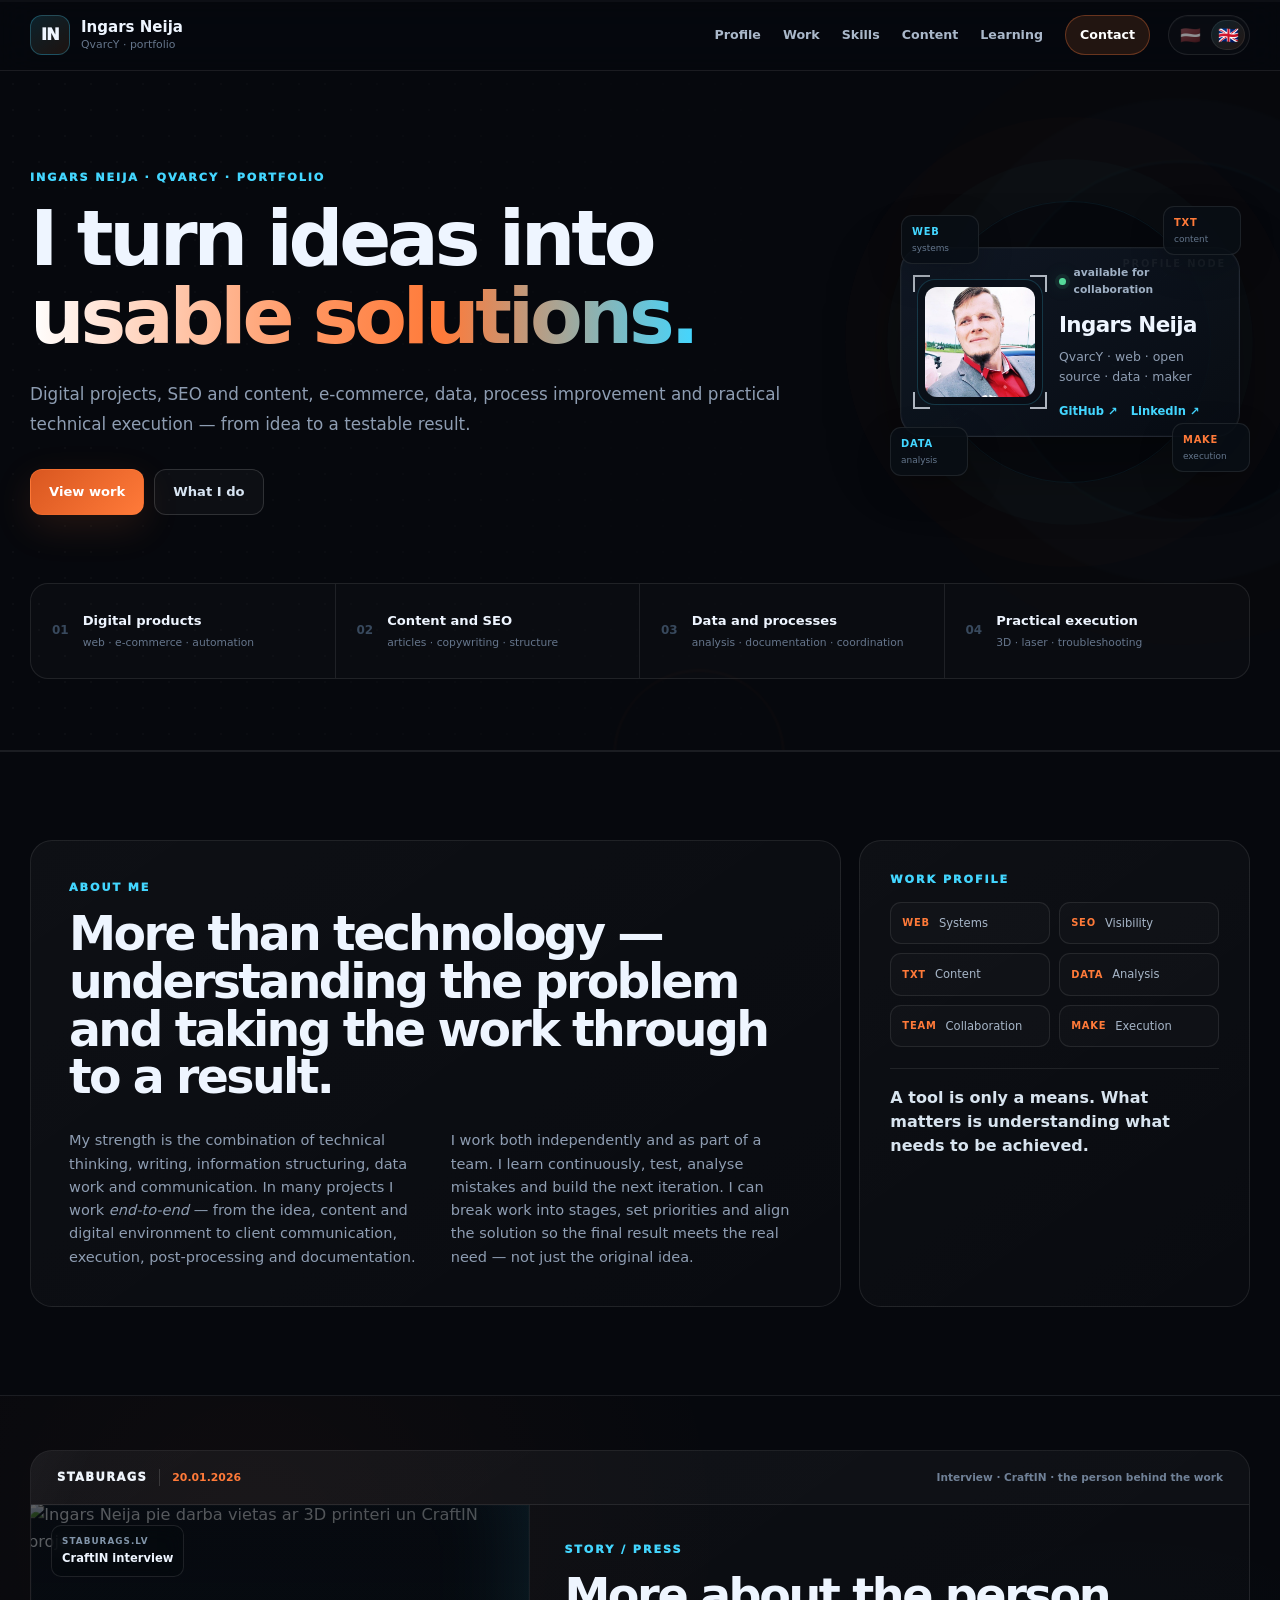
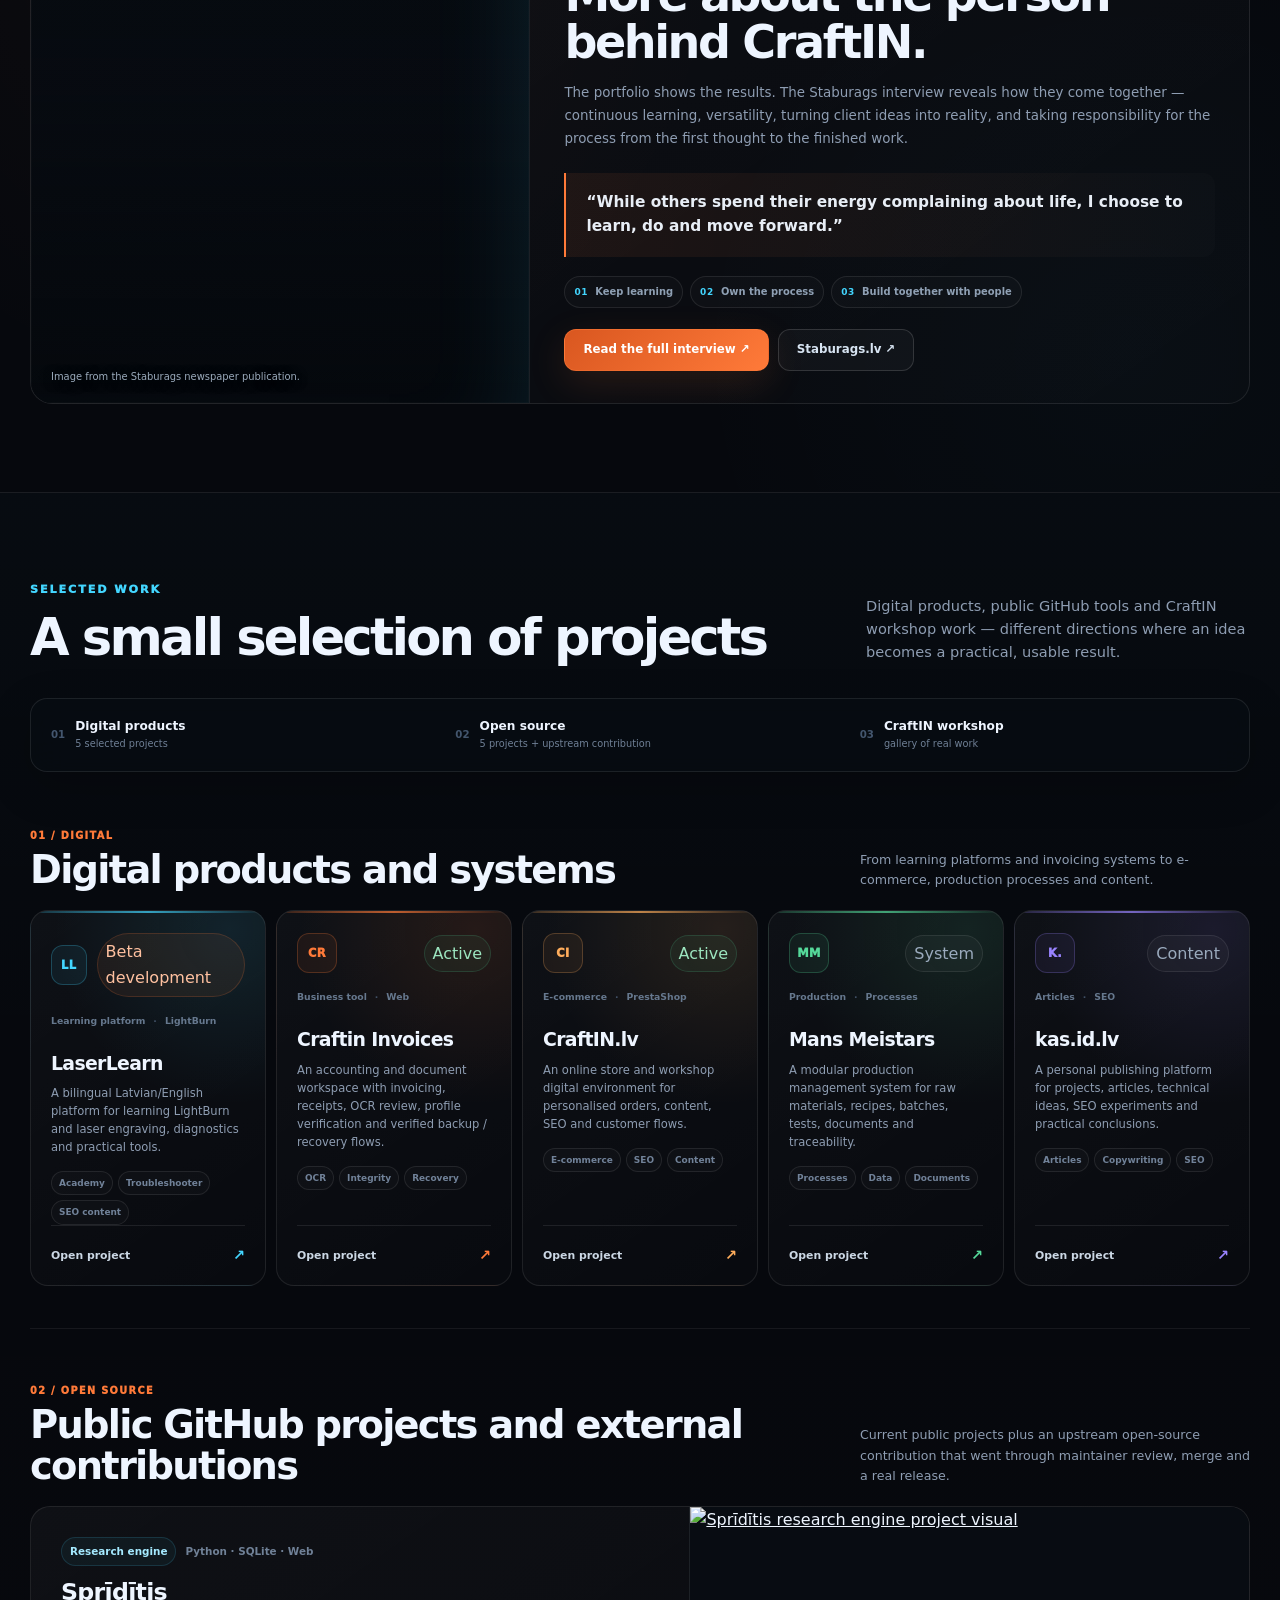
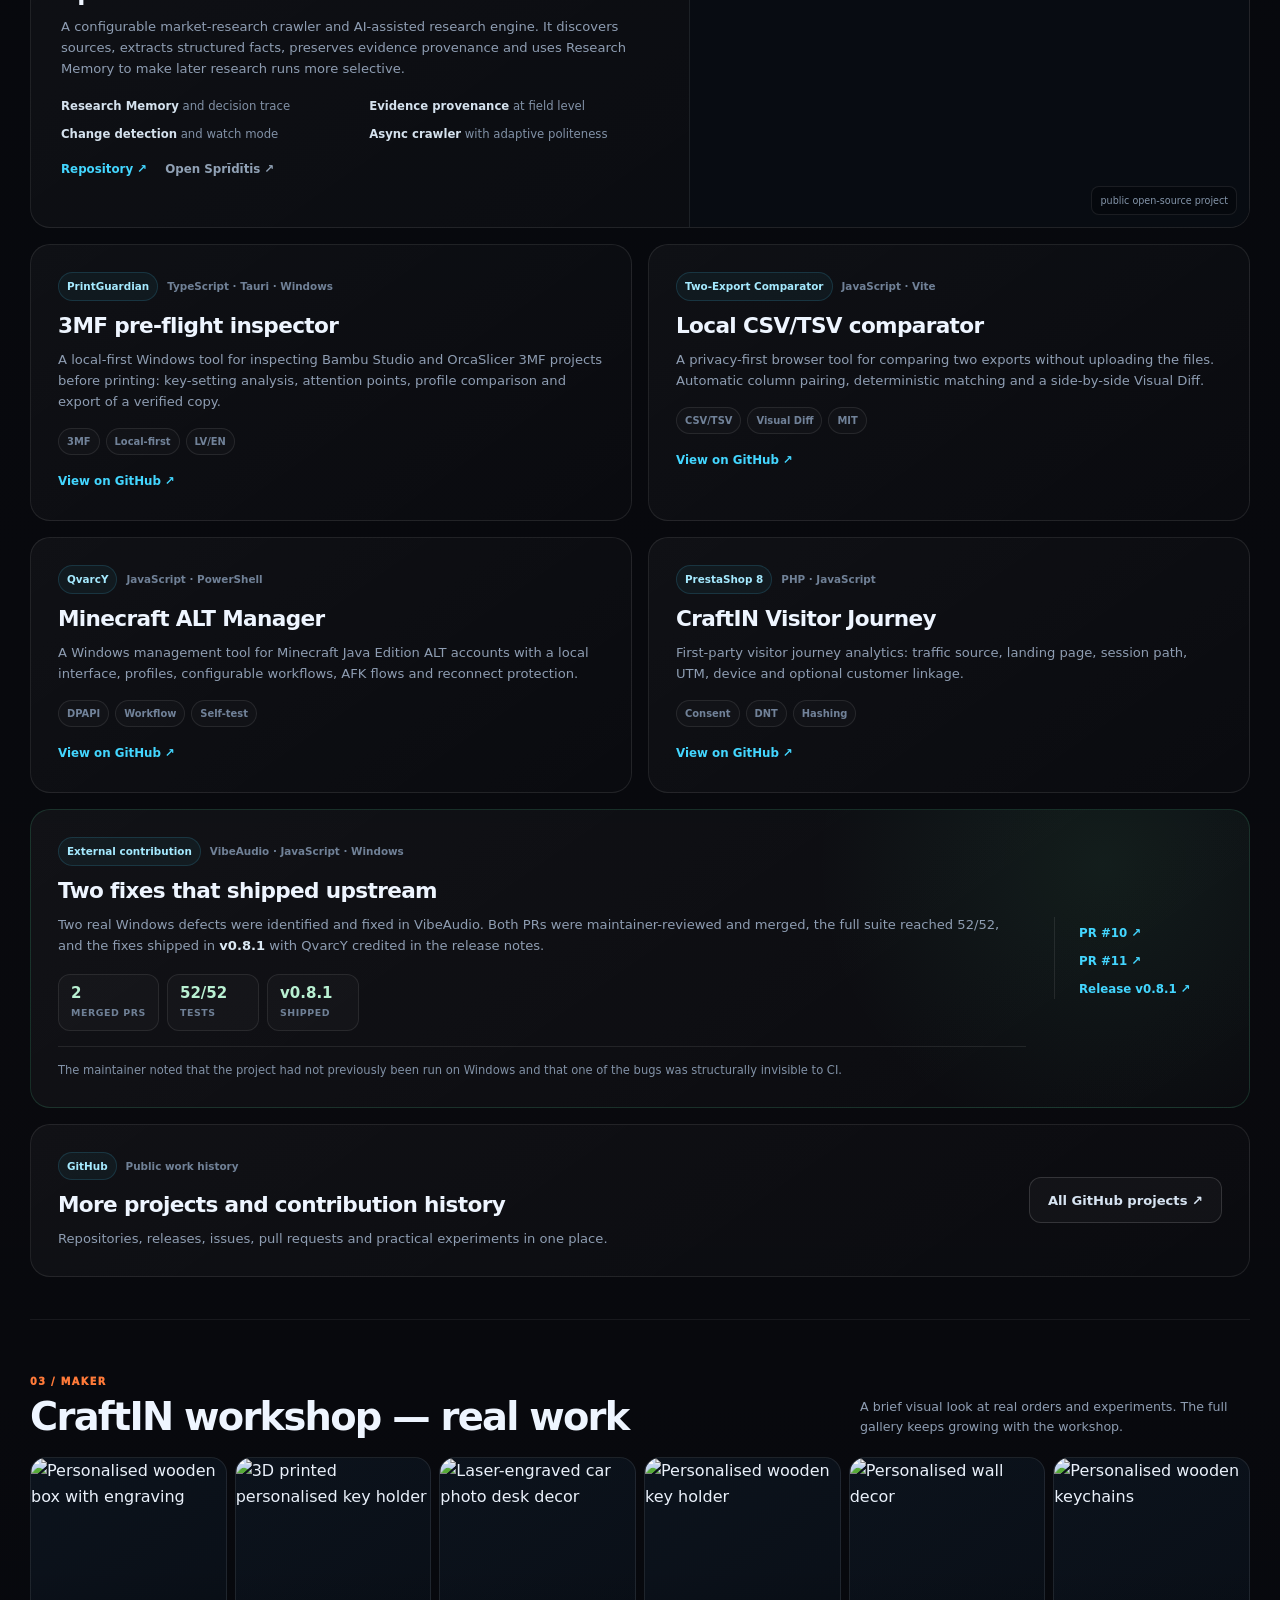
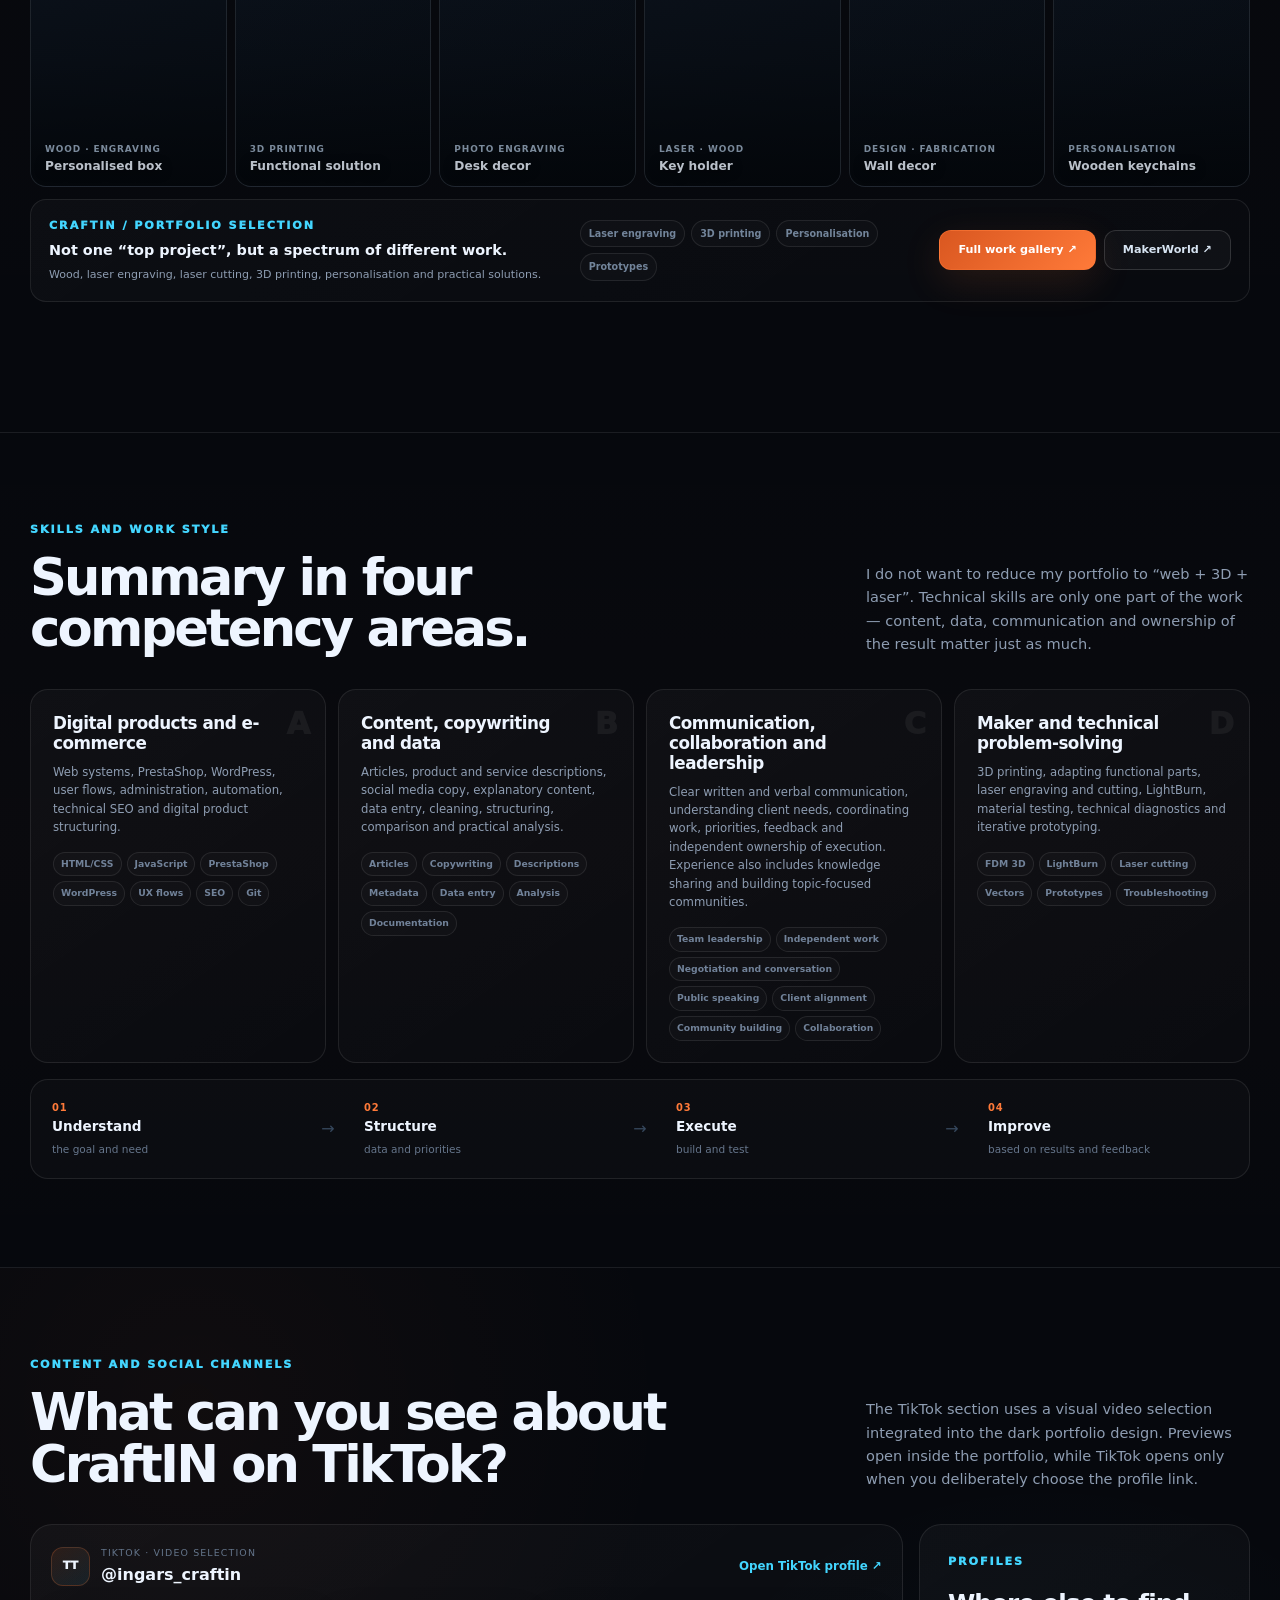
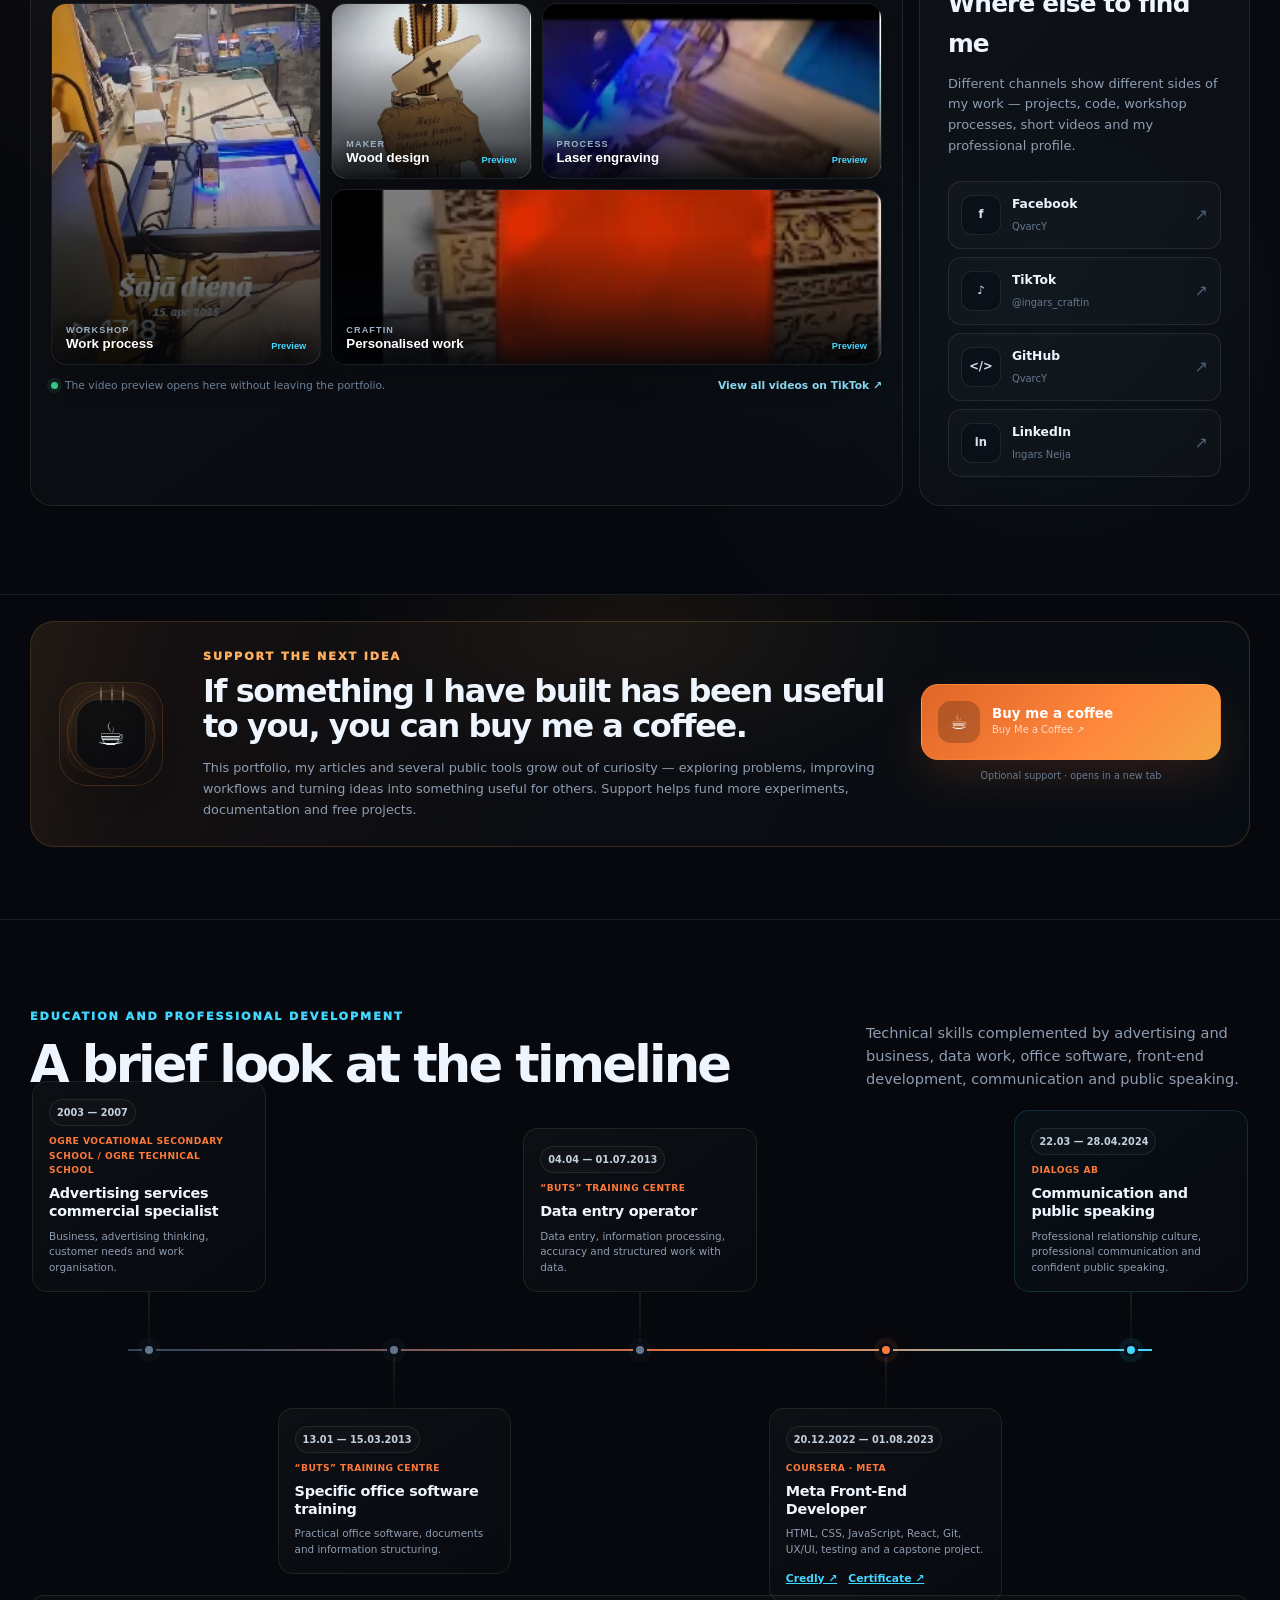
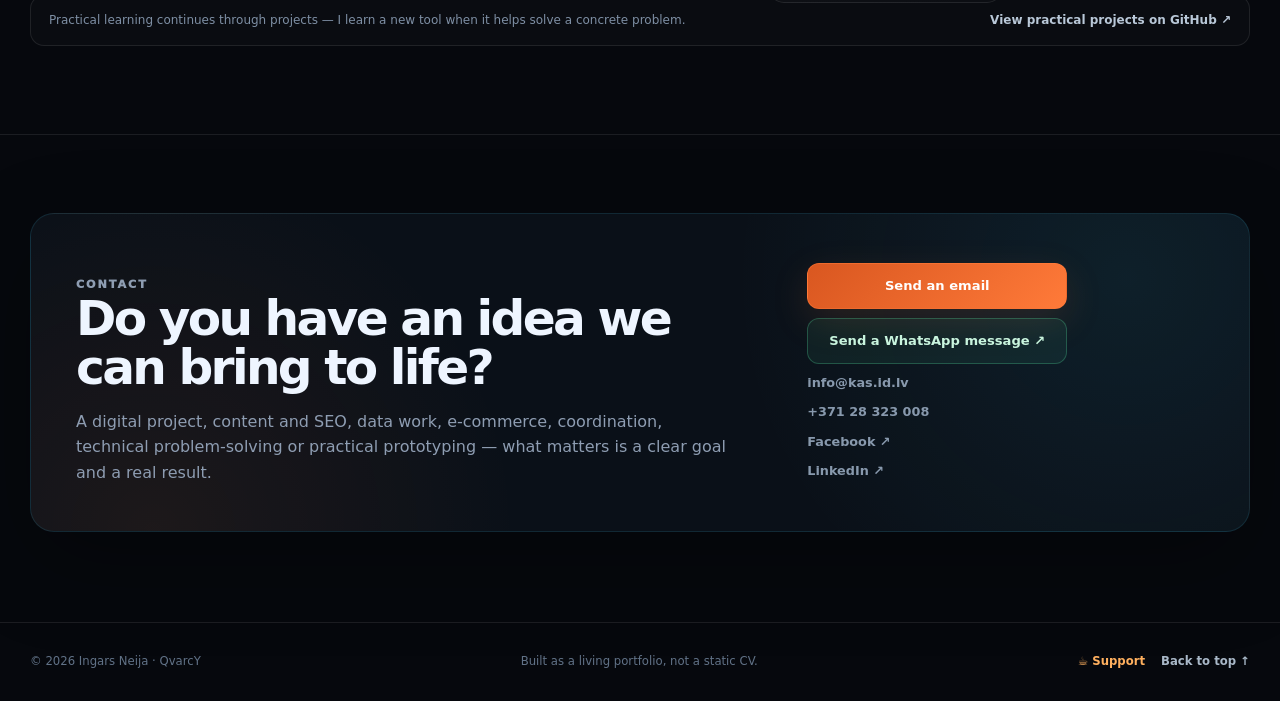
==== en/index.html @ 587b9746 "chore: import current portfolio" ====
<!DOCTYPE html>

<html lang="en" prefix="og: https://ogp.me/ns# profile: https://ogp.me/ns/profile#">
<head>
<meta charset="utf-8"/>
<meta content="width=device-width, initial-scale=1" name="viewport"/>
<title>Ingars Neija | Digital projects, SEO, content and GitHub</title>
<meta content="Ingars Neija portfolio: digital projects, SEO, content, e-commerce, GitHub tools, data analysis, project coordination, 3D printing and laser work." name="description"/>
<meta content="Ingars Neija" name="author"/>
<meta content="index, follow, max-image-preview:large, max-snippet:-1, max-video-preview:-1" name="robots"/>
<meta content="strict-origin-when-cross-origin" name="referrer"/>
<meta content="#0b1018" name="theme-color"/>
<meta content="Ingars Neija — portfolio" name="application-name"/>
<meta content="Ingars Neija" name="apple-mobile-web-app-title"/>
<link href="https://kas.id.lv/portfolio/en/" rel="canonical"/>
<link href="https://kas.id.lv/portfolio/" hreflang="lv-LV" rel="alternate"/>
<link href="https://kas.id.lv/portfolio/" hreflang="x-default" rel="alternate"/><link href="https://kas.id.lv/portfolio/en/" hreflang="en" rel="alternate"/>
<meta content="en_US" property="og:locale"/>
<meta content="profile" property="og:type"/>
<meta content="Ingars Neija — portfolio" property="og:site_name"/>
<meta content="Ingars Neija | Digital projects, content, GitHub and practical solutions" property="og:title"/>
<meta content="Digital projects, SEO, content, e-commerce, public GitHub tools, data, communication, project coordination and practical digital fabrication in one portfolio." property="og:description"/>
<meta content="https://kas.id.lv/portfolio/en/" property="og:url"/>
<meta content="https://kas.id.lv/portfolio/assets/images/ingars-neija-portfolio-og.jpg" property="og:image"/>
<meta content="https://kas.id.lv/portfolio/assets/images/ingars-neija-portfolio-og.jpg" property="og:image:secure_url"/>
<meta content="image/jpeg" property="og:image:type"/>
<meta content="1200" property="og:image:width"/>
<meta content="630" property="og:image:height"/>
<meta content="Ingars Neija — digital projects, SEO, content and practical solutions" property="og:image:alt"/>
<meta content="Ingars" property="profile:first_name"/>
<meta content="Neija" property="profile:last_name"/>
<meta content="QvarcY" property="profile:username"/>
<meta content="summary_large_image" name="twitter:card"/>
<meta content="Ingars Neija | Digital projects, content, GitHub and practical solutions" name="twitter:title"/>
<meta content="SEO, content, web systems, e-commerce, GitHub projects, data, project coordination, 3D printing and laser work in one portfolio." name="twitter:description"/>
<meta content="https://kas.id.lv/portfolio/assets/images/ingars-neija-portfolio-og.jpg" name="twitter:image"/>
<meta content="Ingars Neija — digital projects, content and practical solutions" name="twitter:image:alt"/>
<link href="https://kas.id.lv/portfolio/assets/images/ingars-neija-portfolio-og.jpg" rel="image_src"/>
<link as="image" fetchpriority="high" href="../assets/images/ingars-neija-portrait-420.jpg" rel="preload"/>
<link href="../site.webmanifest" rel="manifest"/>
<link href="../assets/icons/favicon-32x32.png" rel="icon" sizes="32x32" type="image/png"/>
<link href="../assets/icons/favicon-16x16.png" rel="icon" sizes="16x16" type="image/png"/>
<link href="../assets/icons/apple-touch-icon.png" rel="apple-touch-icon" sizes="180x180"/>
<link href="../favicon.ico" rel="shortcut icon"/>
<link href="https://kas.id.lv/sitemap.xml" rel="sitemap" type="application/xml"/>
<script type="application/ld+json">{
  "@context": "https://schema.org",
  "@graph": [
    {
      "@type": "WebSite",
      "@id": "https://kas.id.lv/#website",
      "url": "https://kas.id.lv/",
      "name": "kas.id.lv",
      "inLanguage": "en"
    },
    {
      "@type": [
        "WebPage",
        "ProfilePage"
      ],
      "@id": "https://kas.id.lv/portfolio/en/#webpage",
      "url": "https://kas.id.lv/portfolio/en/",
      "name": "Ingars Neija | Digital projects, SEO, content and GitHub",
      "description": "Ingars Neija portfolio with digital projects, SEO, content creation, e-commerce, public GitHub tools, data analysis, project coordination and practical digital fabrication.",
      "inLanguage": "en",
      "isPartOf": {
        "@id": "https://kas.id.lv/#website"
      },
      "primaryImageOfPage": {
        "@id": "https://kas.id.lv/portfolio/en/#portrait"
      },
      "mainEntity": {
        "@id": "https://kas.id.lv/portfolio/en/#person"
      },
      "dateModified": "2026-09-28"
    },
    {
      "@type": "ImageObject",
      "@id": "https://kas.id.lv/portfolio/en/#portrait",
      "url": "https://kas.id.lv/portfolio/en/assets/images/ingars-neija.jpg",
      "contentUrl": "https://kas.id.lv/portfolio/assets/images/ingars-neija.jpg",
      "caption": "Ingars Neija"
    },
    {
      "@type": "Person",
      "@id": "https://kas.id.lv/portfolio/en/#person",
      "name": "Ingars Neija",
      "alternateName": "QvarcY",
      "url": "https://kas.id.lv/portfolio/en/",
      "image": {
        "@id": "https://kas.id.lv/portfolio/en/#portrait"
      },
      "description": "Creator of digital projects, content, SEO, e-commerce and practical solutions with experience in structuring data, processes and client needs.",
      "jobTitle": "Digital project, content and practical solutions creator",
      "email": "mailto:info@kas.id.lv",
      "telephone": "+37128323008",
      "contactPoint": {
        "@type": "ContactPoint",
        "contactType": "professional inquiries",
        "telephone": "+37128323008",
        "email": "info@kas.id.lv",
        "availableLanguage": [
          "lv",
          "en"
        ]
      },
      "address": {
        "@type": "PostalAddress",
        "addressLocality": "Skrīveri",
        "addressRegion": "Aizkraukles novads",
        "addressCountry": "LV"
      },
      "sameAs": [
        "https://www.linkedin.com/in/ingars-neija/",
        "https://github.com/QvarcY",
        "https://www.facebook.com/QvarcY",
        "https://www.tiktok.com/@ingars_craftin",
        "https://qvarcy.github.io/minecraft-alt-manager/",
        "https://www.credly.com/badges/28376ec0-ccb4-4216-82e0-293c276e9e8b/public_url",
        "https://github.com/QvarcY/spriditis",
        "https://github.com/QvarcY/PrintGuardian",
        "https://github.com/QvarcY/two-export-comparator"
      ],
      "knowsAbout": [
        "Digitālie projekti",
        "Tīmekļa sistēmas",
        "GitHub un publiski programmatūras projekti",
        "JavaScript un PHP risinājumi",
        "HTML un CSS",
        "E-commerce",
        "PrestaShop",
        "WordPress",
        "SEO",
        "Satura arhitektūra",
        "Rakstu veidošana",
        "Copywriting",
        "Produktu un pakalpojumu apraksti",
        "Datu ievade un strukturēšana",
        "Praktiska datu analīze",
        "Projektu koordinēšana",
        "Team leadership",
        "Klientu komunikācija",
        "Tehniskā problēmu risināšana",
        "Procesu automatizācija",
        "Pirmās puses analītika",
        "3D printing",
        "FDM prototipēšana",
        "Laser engraving",
        "Laser cutting",
        "LightBurn",
        "Community building",
        "Zināšanu apmaiņa",
        "Python",
        "TypeScript",
        "Open source",
        "Research systems",
        "Local-first tools",
        "3MF analysis"
      ],
      "worksFor": {
        "@type": "Organization",
        "name": "CraftIN",
        "url": "https://craftin.lv/"
      },
      "hasCredential": [
        {
          "@type": "EducationalOccupationalCredential",
          "name": "Meta Front-End Developer Professional Certificate",
          "credentialCategory": "Professional Certificate",
          "url": "https://www.credly.com/badges/28376ec0-ccb4-4216-82e0-293c276e9e8b/public_url",
          "recognizedBy": {
            "@type": "Organization",
            "name": "Meta"
          }
        },
        {
          "@type": "EducationalOccupationalCredential",
          "name": "Lietišķo attiecību kultūra, sarunu vadīšana un publiskā runa/uzstāšanās",
          "credentialCategory": "Professional development course",
          "recognizedBy": {
            "@type": "Organization",
            "name": "Dialogs AB"
          }
        },
        {
          "@type": "EducationalOccupationalCredential",
          "name": "Datorapmācība – informācijas ievadīšanas operators",
          "credentialCategory": "Training course",
          "recognizedBy": {
            "@type": "Organization",
            "name": "Mācību centrs Buts"
          }
        },
        {
          "@type": "EducationalOccupationalCredential",
          "name": "Datorapmācība specifisku biroja programmu apguvē",
          "credentialCategory": "Training course",
          "recognizedBy": {
            "@type": "Organization",
            "name": "Mācību centrs Buts"
          }
        }
      ],
      "alumniOf": {
        "@type": "EducationalOrganization",
        "name": "Ogres profesionālā vidusskola"
      },
      "subjectOf": {
        "@type": "NewsArticle",
        "headline": "Ja vēlies redzēt cilvēku, kurš izmainīs tavu dzīvi uz labo pusi, paskaties spogulī! “CraftIN” — darbnīca, kur sapņi pārvēršas taustāmās lietās",
        "datePublished": "2026-01-20",
        "url": "https://staburags.lv/zinas/ja-velies-redzet-cilveku-kurs-izmainis-tavu-dzivi-uz-labo-pusi-paskaties-spoguli-craftin-darbnica-kur-sapni-parversas-taustamas-lietas/",
        "author": {
          "@type": "Person",
          "name": "Ginta Grincēviča"
        },
        "publisher": {
          "@type": "Organization",
          "name": "Staburags"
        },
        "about": {
          "@id": "https://kas.id.lv/portfolio/en/#person"
        },
        "image": "https://staburags.lv/wp-content/uploads/2026/01/bilde-1-24-1024x682.png"
      }
    },
    {
      "@type": "ItemList",
      "@id": "https://kas.id.lv/portfolio/en/#digital-projects",
      "name": "Ingara Neijas atlasītie digitālie projekti",
      "itemListElement": [
        {
          "@type": "ListItem",
          "position": 1,
          "item": {
            "@type": "SoftwareSourceCode",
            "name": "Sprīdītis",
            "url": "https://github.com/QvarcY/spriditis",
            "description": "A configurable market-research crawler and AI-assisted research engine with Research Memory, evidence provenance, change detection and adaptive crawling.",
            "creator": {
              "@id": "https://kas.id.lv/portfolio/en/#person"
            },
            "codeRepository": "https://github.com/QvarcY/spriditis",
            "programmingLanguage": [
              "Python"
            ]
          }
        },
        {
          "@type": "ListItem",
          "position": 2,
          "item": {
            "@type": "SoftwareSourceCode",
            "name": "PrintGuardian",
            "url": "https://github.com/QvarcY/PrintGuardian",
            "description": "A local-first Windows 3MF pre-flight inspector for Bambu Studio and OrcaSlicer projects with attention-point analysis, profile comparison and verified export.",
            "creator": {
              "@id": "https://kas.id.lv/portfolio/en/#person"
            },
            "codeRepository": "https://github.com/QvarcY/PrintGuardian",
            "programmingLanguage": [
              "TypeScript"
            ]
          }
        },
        {
          "@type": "ListItem",
          "position": 3,
          "item": {
            "@type": "SoftwareSourceCode",
            "name": "Two-Export Comparator",
            "url": "https://github.com/QvarcY/two-export-comparator",
            "description": "A privacy-first browser tool for locally comparing two CSV/TSV exports with automatic mapping and a Visual Diff.",
            "creator": {
              "@id": "https://kas.id.lv/portfolio/en/#person"
            },
            "codeRepository": "https://github.com/QvarcY/two-export-comparator",
            "programmingLanguage": [
              "JavaScript"
            ]
          }
        },
        {
          "@type": "ListItem",
          "position": 4,
          "item": {
            "@type": "CreativeWork",
            "name": "LaserLearn",
            "url": "https://laserlearn.craftin.lv/",
            "description": "LightBurn un lāzergravēšanas mācību, uzziņu, diagnostikas un praktisko rīku platforma.",
            "creator": {
              "@id": "https://kas.id.lv/portfolio/en/#person"
            }
          }
        },
        {
          "@type": "ListItem",
          "position": 5,
          "item": {
            "@type": "WebSite",
            "name": "CraftIN.lv",
            "url": "https://craftin.lv/",
            "description": "Personalizētu izstrādājumu internetveikals un mājas darbnīcas digitālā vide.",
            "creator": {
              "@id": "https://kas.id.lv/portfolio/en/#person"
            }
          }
        },
        {
          "@type": "ListItem",
          "position": 6,
          "item": {
            "@type": "SoftwareApplication",
            "name": "Mans Meistars",
            "url": "https://re.id.lv/",
            "applicationCategory": "BusinessApplication",
            "operatingSystem": "Web",
            "description": "Modulāra ražošanas vadības sistēma izejvielām, receptēm, testiem, partijām, dokumentiem, etiķetēm un izsekojamībai.",
            "creator": {
              "@id": "https://kas.id.lv/portfolio/en/#person"
            }
          }
        },
        {
          "@type": "ListItem",
          "position": 7,
          "item": {
            "@type": "WebSite",
            "name": "kas.id.lv",
            "url": "https://kas.id.lv/",
            "description": "Personīgā projektu, rakstu, SEO eksperimentu un tehnisko ideju publicēšanas platforma.",
            "creator": {
              "@id": "https://kas.id.lv/portfolio/en/#person"
            }
          }
        },
        {
          "@type": "ListItem",
          "position": 8,
          "item": {
            "@type": "SoftwareSourceCode",
            "name": "Minecraft ALT Manager",
            "url": "https://github.com/QvarcY/minecraft-alt-manager",
            "codeRepository": "https://github.com/QvarcY/minecraft-alt-manager",
            "programmingLanguage": [
              "JavaScript",
              "PowerShell"
            ],
            "description": "Windows rīks Minecraft Java Edition ALT kontu profiliem, konfigurējamiem automatizācijas workflow, AFK un reconnect plūsmām.",
            "creator": {
              "@id": "https://kas.id.lv/portfolio/en/#person"
            }
          }
        },
        {
          "@type": "ListItem",
          "position": 9,
          "item": {
            "@type": "SoftwareSourceCode",
            "name": "CraftIN Visitor Journey",
            "url": "https://github.com/QvarcY/prestashop-8-visitor-journey-tracker",
            "codeRepository": "https://github.com/QvarcY/prestashop-8-visitor-journey-tracker",
            "programmingLanguage": [
              "PHP",
              "JavaScript"
            ],
            "description": "Pirmās puses apmeklētāju ceļa analītikas modulis PrestaShop 8 ar avotu, landing page, sesijas ceļa un izvēles klienta sasaistes analīzi.",
            "creator": {
              "@id": "https://kas.id.lv/portfolio/en/#person"
            }
          }
        }
      ]
    }
  ]
}</script>
<script>document.documentElement.classList.add('js');</script>
<link href="../assets/css/portfolio.css?v=20260928-v13" rel="stylesheet"/>
<script defer="" src="../assets/js/portfolio.js?v=20260928-v13"></script>
</head>
<body>
<div aria-hidden="true" class="top-anchor" id="top"></div>
<a class="skip-link" href="#saturs">Skip to content</a>
<div aria-hidden="true" class="page-progress"><span></span></div>
<header class="site-header">
<div class="container header-inner">
<a aria-label="Ingars Neija — home" class="brand" href="#top">
<span class="brand-mark">IN</span>
<span class="brand-copy"><strong>Ingars Neija</strong><small>QvarcY · portfolio</small></span>
</a>
<div class="header-right"><nav aria-label="Main navigation" class="main-nav" id="main-nav">
<a href="#par-mani">Profile</a>
<a href="#projekti">Work</a>
<a href="#prasmes">Skills</a>
<a href="#socialie">Content</a>
<a href="#pieredze">Learning</a>
<a class="nav-cta" href="#kontakti">Contact</a>
</nav><nav aria-label="Language selection" class="language-switcher"><a aria-label="Latviešu valoda" class="lang-option" href="../" lang="lv" title="Latviešu">🇱🇻</a><a aria-current="page" aria-label="English language" class="lang-option is-active" href="./" hreflang="en" lang="en" title="English">🇬🇧</a></nav><button aria-controls="main-nav" aria-expanded="false" aria-label="Open menu" class="nav-toggle" type="button"><span></span><span></span><span></span></button></div></div>
</header>
<main id="saturs">
<section aria-labelledby="hero-title" class="hero">
<div aria-hidden="true" class="hero-noise"></div>
<div aria-hidden="true" class="hero-orb hero-orb-a"></div>
<div aria-hidden="true" class="hero-orb hero-orb-b"></div>
<div class="container hero-shell">
<div class="hero-copy reveal">
<p class="eyebrow">Ingars Neija · QvarcY · Portfolio</p>
<h1 id="hero-title">I turn ideas into <span>usable solutions.</span></h1>
<p class="lead">Digital projects, SEO and content, e-commerce, data, process improvement and practical technical execution — from idea to a testable result.</p>
<div class="hero-actions">
<a class="button button-primary" href="#projekti">View work</a>
<a class="button button-secondary" href="#prasmes">What I do</a>
</div>
</div>
<div aria-label="Ingars Neija professional profile" class="profile-constellation reveal">
<svg aria-hidden="true" class="constellation-lines" focusable="false" viewbox="0 0 460 350">
<path d="M75 82 C135 90, 140 145, 190 162"></path><path d="M385 70 C330 92, 330 135, 278 160"></path>
<path d="M62 284 C118 265, 138 220, 190 202"></path><path d="M398 278 C340 260, 323 218, 277 201"></path>
</svg>
<span class="orbit-node orbit-web"><b>WEB</b><small>systems</small></span>
<span class="orbit-node orbit-content"><b>TXT</b><small>content</small></span>
<span class="orbit-node orbit-data"><b>DATA</b><small>analysis</small></span>
<span class="orbit-node orbit-make"><b>MAKE</b><small>execution</small></span>
<aside class="identity-module glow-card">
<div class="photo-frame">
<span class="corner c1"></span><span class="corner c2"></span><span class="corner c3"></span><span class="corner c4"></span>
<img alt="Ingars Neija" decoding="async" fetchpriority="high" height="420" src="../assets/images/ingars-neija-portrait-420.jpg" width="420"/>
</div>
<div class="identity-copy">
<span class="online"><i></i> available for collaboration</span>
<h2>Ingars Neija</h2>
<p>QvarcY · web · open source · data · maker</p>
<nav aria-label="Profile links" class="identity-links">
<a href="https://github.com/QvarcY" rel="external me noopener noreferrer" target="_blank">GitHub ↗</a>
<a href="https://www.linkedin.com/in/ingars-neija/" rel="external me noopener noreferrer" target="_blank">LinkedIn ↗</a>
</nav>
</div>
</aside>
</div>
</div>
<div aria-label="Main work areas" class="container capability-rail reveal">
<div><b>01</b><span><strong>Digital products</strong><small>web · e-commerce · automation</small></span></div>
<div><b>02</b><span><strong>Content and SEO</strong><small>articles · copywriting · structure</small></span></div>
<div><b>03</b><span><strong>Data and processes</strong><small>analysis · documentation · coordination</small></span></div>
<div><b>04</b><span><strong>Practical execution</strong><small>3D · laser · troubleshooting</small></span></div>
</div>
</section>
<section class="section section-profile" id="par-mani">
<div class="container profile-bento">
<article class="panel panel-about reveal glow-card">
<p class="eyebrow">About me</p>
<h2>More than technology — understanding the problem and taking the work through to a result.</h2>
<div class="about-columns">
<p>My strength is the combination of technical thinking, writing, information structuring, data work and communication. In many projects I work <em>end-to-end</em> — from the idea, content and digital environment to client communication, execution, post-processing and documentation.</p>
<p>I work both independently and as part of a team. I learn continuously, test, analyse mistakes and build the next iteration. I can break work into stages, set priorities and align the solution so the final result meets the real need — not just the original idea.</p>
</div>
</article>
<aside class="panel panel-focus reveal glow-card">
<p class="eyebrow">Work profile</p>
<div class="focus-matrix">
<span><b>WEB</b> Systems</span><span><b>SEO</b> Visibility</span><span><b>TXT</b> Content</span><span><b>DATA</b> Analysis</span><span><b>TEAM</b> Collaboration</span><span><b>MAKE</b> Execution</span>
</div>
<blockquote>A tool is only a means. What matters is understanding what needs to be achieved.</blockquote>
</aside>
</div>
</section>
<section aria-labelledby="stasts-title" class="section press-story-section" id="stasts">
<div class="container">
<article class="press-editorial press-editorial-photo reveal glow-card">
<header class="press-topline">
<div class="press-source"><span>STABURAGS</span><time datetime="2026-01-20">20.01.2026</time></div>
<div class="press-topic">Interview · CraftIN · the person behind the work</div>
</header>
<div class="press-photo-grid">
<figure class="press-photo">
<a aria-label="Atvērt interviju Staburags.lv" href="https://staburags.lv/zinas/ja-velies-redzet-cilveku-kurs-izmainis-tavu-dzivi-uz-labo-pusi-paskaties-spoguli-craftin-darbnica-kur-sapni-parversas-taustamas-lietas/" rel="external noopener noreferrer" target="_blank">
<img alt="Ingars Neija pie darba vietas ar 3D printeri un CraftIN projektu" decoding="async" height="682" loading="lazy" referrerpolicy="no-referrer" src="https://staburags.lv/wp-content/uploads/2026/01/bilde-1-24-1024x682.png" width="1024"/>
<span aria-hidden="true" class="press-photo-shade"></span>
<span class="press-photo-label"><small>Staburags.lv</small><strong>CraftIN interview</strong></span>
</a>
<figcaption>Image from the Staburags newspaper publication.</figcaption>
</figure>
<div class="press-content">
<div class="press-main-copy">
<p class="eyebrow">Story / press</p>
<h2 id="stasts-title">More about the person behind CraftIN.</h2>
<p class="press-intro">The portfolio shows the results. The Staburags interview reveals how they come together — continuous learning, versatility, turning client ideas into reality, and taking responsibility for the process from the first thought to the finished work.</p>
</div>
<blockquote class="press-inline-quote">“While others spend their energy complaining about life, I choose to learn, do and move forward.”</blockquote>
<div aria-label="Intervijā izceltās darba pieejas" class="press-mini-principles">
<span><b>01</b> Keep learning</span>
<span><b>02</b> Own the process</span>
<span><b>03</b> Build together with people</span>
</div>
<div class="press-actions">
<a class="button button-primary" href="https://craftin.lv/lv/Blogs/post/2-intervija-laikraksta-staburags-craftin-darbnica-kur-sapni-parversas-taustamas-lietas-" rel="external noopener noreferrer" target="_blank">Read the full interview ↗</a>
<a class="button button-secondary" href="https://staburags.lv/zinas/ja-velies-redzet-cilveku-kurs-izmainis-tavu-dzivi-uz-labo-pusi-paskaties-spoguli-craftin-darbnica-kur-sapni-parversas-taustamas-lietas/" rel="external noopener noreferrer" target="_blank">Staburags.lv ↗</a>
</div>
</div>
</div>
</article>
</div>
</section>
<section class="section work-console" id="projekti">
<div class="container">
<div class="section-head reveal">
<div><p class="eyebrow">Selected work</p><h2>A small selection of projects</h2></div>
<p>Digital products, public GitHub tools and CraftIN workshop work — different directions where an idea becomes a practical, usable result.</p>
</div>
<nav aria-label="Work section index" class="work-index reveal">
<a href="#digitalie-projekti"><span>01</span><strong>Digital products</strong><small>5 selected projects</small></a>
<a href="#github-projekti"><span>02</span><strong>Open source</strong><small>5 projects + upstream contribution</small></a>
<a href="#darbnicas-darbi"><span>03</span><strong>CraftIN workshop</strong><small>gallery of real work</small></a>
</nav>
<section aria-labelledby="digitalie-title" class="work-chapter" id="digitalie-projekti">
<header class="chapter-head reveal"><div><span>01 / DIGITAL</span><h3 id="digitalie-title">Digital products and systems</h3></div><p>From learning platforms and invoicing systems to e-commerce, production processes and content.</p></header>
<div aria-label="Atlasīti digitālie projekti" class="project-kaleidoscope reveal">
<article class="project-tile glow-card" id="laserlearn" style="--project-accent:67,214,255">
<div class="project-tile-head"><span class="project-code">LL</span><span class="state state-build">Beta development</span></div>
<div class="project-kicker"><span>Learning platform</span><span>LightBurn</span></div>
<h4>LaserLearn</h4>
<p>A bilingual Latvian/English platform for learning LightBurn and laser engraving, diagnostics and practical tools.</p>
<ul class="chip-list"><li>Academy</li><li>Troubleshooter</li><li>SEO content</li></ul>
<a class="project-tile-link" href="https://laserlearn.craftin.lv/" rel="external noopener noreferrer" target="_blank"><span>Open project</span><b>↗</b></a>
</article>
<article class="project-tile glow-card" id="rekini" style="--project-accent:255,122,57">
<div class="project-tile-head"><span class="project-code">CR</span><span class="state state-live">Active</span></div>
<div class="project-kicker"><span>Business tool</span><span>Web</span></div>
<h4>Craftin Invoices</h4>
<p>An accounting and document workspace with invoicing, receipts, OCR review, profile verification and verified backup / recovery flows.</p>
<ul class="chip-list"><li>OCR</li><li>Integrity</li><li>Recovery</li></ul>
<a class="project-tile-link" href="https://rekini.craftin.lv/" rel="external noopener noreferrer" target="_blank"><span>Open project</span><b>↗</b></a>
</article>
<article class="project-tile glow-card" id="craftin" style="--project-accent:255,173,92">
<div class="project-tile-head"><span class="project-code">CI</span><span class="state state-live">Active</span></div>
<div class="project-kicker"><span>E-commerce</span><span>PrestaShop</span></div>
<h4>CraftIN.lv</h4>
<p>An online store and workshop digital environment for personalised orders, content, SEO and customer flows.</p>
<ul class="chip-list"><li>E-commerce</li><li>SEO</li><li>Content</li></ul>
<a class="project-tile-link" href="https://craftin.lv/" rel="external noopener noreferrer" target="_blank"><span>Open project</span><b>↗</b></a>
</article>
<article class="project-tile glow-card" id="mans-meistars" style="--project-accent:85,217,154">
<div class="project-tile-head"><span class="project-code">MM</span><span class="state">System</span></div>
<div class="project-kicker"><span>Production</span><span>Processes</span></div>
<h4>Mans Meistars</h4>
<p>A modular production management system for raw materials, recipes, batches, tests, documents and traceability.</p>
<ul class="chip-list"><li>Processes</li><li>Data</li><li>Documents</li></ul>
<a class="project-tile-link" href="https://re.id.lv/" rel="external noopener noreferrer" target="_blank"><span>Open project</span><b>↗</b></a>
</article>
<article class="project-tile glow-card" id="kas-id-lv" style="--project-accent:154,132,255">
<div class="project-tile-head"><span class="project-code">K.</span><span class="state">Content</span></div>
<div class="project-kicker"><span>Articles</span><span>SEO</span></div>
<h4>kas.id.lv</h4>
<p>A personal publishing platform for projects, articles, technical ideas, SEO experiments and practical conclusions.</p>
<ul class="chip-list"><li>Articles</li><li>Copywriting</li><li>SEO</li></ul>
<a class="project-tile-link" href="https://kas.id.lv/" rel="external noopener noreferrer" target="_blank"><span>Open project</span><b>↗</b></a>
</article>
</div>
</section>
<section aria-labelledby="github-title" class="work-chapter" id="github-projekti">
<header class="chapter-head reveal"><div><span>02 / OPEN SOURCE</span><h3 id="github-title">Public GitHub projects and external contributions</h3></div><p>Current public projects plus an upstream open-source contribution that went through maintainer review, merge and a real release.</p></header>
<div class="repo-bento">
<article class="repo-card repo-featured glow-card reveal">
<div class="repo-copy"><div class="project-kicker"><span class="repo-badge">Research engine</span><span>Python · SQLite · Web</span></div><h4>Sprīdītis</h4><p>A configurable market-research crawler and AI-assisted research engine. It discovers sources, extracts structured facts, preserves evidence provenance and uses Research Memory to make later research runs more selective.</p><ul class="repo-points"><li><b>Research Memory</b> and decision trace</li><li><b>Evidence provenance</b> at field level</li><li><b>Change detection</b> and watch mode</li><li><b>Async crawler</b> with adaptive politeness</li></ul><div class="repo-actions"><a class="text-link" href="https://github.com/QvarcY/spriditis" rel="external noopener noreferrer" target="_blank">Repository ↗</a><a class="subtle-link" href="https://spriditis.craftin.lv/" rel="external noopener noreferrer" target="_blank">Open Sprīdītis ↗</a></div></div>
<a class="repo-image" href="https://github.com/QvarcY/spriditis" rel="external noopener noreferrer" target="_blank"><img alt="Sprīdītis research engine project visual" decoding="async" loading="lazy" src="https://raw.githubusercontent.com/QvarcY/spriditis/main/assets/spriditis-banner.png"/><span>public open-source project</span></a>
</article>
<article class="repo-card glow-card reveal"><div class="project-kicker"><span class="repo-badge">PrintGuardian</span><span>TypeScript · Tauri · Windows</span></div><h4>3MF pre-flight inspector</h4><p>A local-first Windows tool for inspecting Bambu Studio and OrcaSlicer 3MF projects before printing: key-setting analysis, attention points, profile comparison and export of a verified copy.</p><ul class="chip-list"><li>3MF</li><li>Local-first</li><li>LV/EN</li></ul><a class="text-link" href="https://github.com/QvarcY/PrintGuardian" rel="external noopener noreferrer" target="_blank">View on GitHub ↗</a></article>
<article class="repo-card glow-card reveal"><div class="project-kicker"><span class="repo-badge">Two-Export Comparator</span><span>JavaScript · Vite</span></div><h4>Local CSV/TSV comparator</h4><p>A privacy-first browser tool for comparing two exports without uploading the files. Automatic column pairing, deterministic matching and a side-by-side Visual Diff.</p><ul class="chip-list"><li>CSV/TSV</li><li>Visual Diff</li><li>MIT</li></ul><a class="text-link" href="https://github.com/QvarcY/two-export-comparator" rel="external noopener noreferrer" target="_blank">View on GitHub ↗</a></article>
<article class="repo-card glow-card reveal"><div class="project-kicker"><span class="repo-badge">QvarcY</span><span>JavaScript · PowerShell</span></div><h4>Minecraft ALT Manager</h4><p>A Windows management tool for Minecraft Java Edition ALT accounts with a local interface, profiles, configurable workflows, AFK flows and reconnect protection.</p><ul class="chip-list"><li>DPAPI</li><li>Workflow</li><li>Self-test</li></ul><a class="text-link" href="https://github.com/QvarcY/minecraft-alt-manager" rel="external noopener noreferrer" target="_blank">View on GitHub ↗</a></article>
<article class="repo-card glow-card reveal"><div class="project-kicker"><span class="repo-badge">PrestaShop 8</span><span>PHP · JavaScript</span></div><h4>CraftIN Visitor Journey</h4><p>First-party visitor journey analytics: traffic source, landing page, session path, UTM, device and optional customer linkage.</p><ul class="chip-list"><li>Consent</li><li>DNT</li><li>Hashing</li></ul><a class="text-link" href="https://github.com/QvarcY/prestashop-8-visitor-journey-tracker" rel="external noopener noreferrer" target="_blank">View on GitHub ↗</a></article>
<article class="repo-card repo-impact glow-card reveal">
<div class="impact-copy"><div class="project-kicker"><span class="repo-badge">External contribution</span><span>VibeAudio · JavaScript · Windows</span></div><h4>Two fixes that shipped upstream</h4><p>Two real Windows defects were identified and fixed in VibeAudio. Both PRs were maintainer-reviewed and merged, the full suite reached 52/52, and the fixes shipped in <strong>v0.8.1</strong> with QvarcY credited in the release notes.</p><div class="impact-stats"><span><b>2</b><small>merged PRs</small></span><span><b>52/52</b><small>tests</small></span><span><b>v0.8.1</b><small>shipped</small></span></div><p class="impact-note">The maintainer noted that the project had not previously been run on Windows and that one of the bugs was structurally invisible to CI.</p></div>
<div class="impact-links"><a class="text-link" href="https://github.com/kiril6/vibeaudio/pull/10" rel="external noopener noreferrer" target="_blank">PR #10 ↗</a><a class="text-link" href="https://github.com/kiril6/vibeaudio/pull/11" rel="external noopener noreferrer" target="_blank">PR #11 ↗</a><a class="text-link" href="https://github.com/kiril6/vibeaudio/releases/tag/v0.8.1" rel="external noopener noreferrer" target="_blank">Release v0.8.1 ↗</a></div>
</article>
<article class="repo-card repo-compact glow-card reveal"><div><div class="project-kicker"><span class="repo-badge">GitHub</span><span>Public work history</span></div><h4>More projects and contribution history</h4><p>Repositories, releases, issues, pull requests and practical experiments in one place.</p></div><a class="button button-secondary" href="https://github.com/QvarcY" rel="external me noopener noreferrer" target="_blank">All GitHub projects ↗</a></article>
</div>
</section>
<section aria-labelledby="workshop-title" class="work-chapter" id="darbnicas-darbi">
<header class="chapter-head reveal"><div><span>03 / MAKER</span><h3 id="workshop-title">CraftIN workshop — real work</h3></div><p>A brief visual look at real orders and experiments. The full gallery keeps growing with the workshop.</p></header>
<div class="workshop-showcase reveal">
<div aria-label="CraftIN darbu izlase" class="workshop-strip" role="list">
<a class="workshop-card" href="https://craftin.lv/darbu-galerija" rel="external noopener noreferrer" role="listitem" target="_blank"><img alt="Personalised wooden box with engraving" decoding="async" loading="lazy" src="https://craftin.lv/modules/craftingallery/img/14-koka-darglietu-ladite-ar-gravejumu-individuals-pasutijums-craftin-69f9e1b4ea77f.jpeg"/><span><small>Wood · engraving</small><strong>Personalised box</strong></span></a>
<a class="workshop-card" href="https://craftin.lv/darbu-galerija" rel="external noopener noreferrer" role="listitem" target="_blank"><img alt="3D printed personalised key holder" decoding="async" loading="lazy" src="https://craftin.lv/modules/craftingallery/img/15-atslegu-pakaramais-3d-printets-personalizets-6a0578313b9ec.jpeg"/><span><small>3D printing</small><strong>Functional solution</strong></span></a>
<a class="workshop-card" href="https://craftin.lv/darbu-galerija" rel="external noopener noreferrer" role="listitem" target="_blank"><img alt="Laser-engraved car photo desk decor" decoding="async" loading="lazy" src="https://craftin.lv/modules/craftingallery/img/5-audi-galda-dekors-lazergravets-attels-69f121c33005d.jpg"/><span><small>Photo engraving</small><strong>Desk decor</strong></span></a>
<a class="workshop-card" href="https://craftin.lv/darbu-galerija" rel="external noopener noreferrer" role="listitem" target="_blank"><img alt="Personalised wooden key holder" decoding="async" loading="lazy" src="https://craftin.lv/modules/craftingallery/img/7-personalizets-atslegu-pakaramais-delis-69f125bfde69e.jpg"/><span><small>Laser · wood</small><strong>Key holder</strong></span></a>
<a class="workshop-card" href="https://craftin.lv/darbu-galerija" rel="external noopener noreferrer" role="listitem" target="_blank"><img alt="Personalised wall decor" decoding="async" loading="lazy" src="https://craftin.lv/modules/craftingallery/img/13-personalizets-sienas-dekors-iesupini-zvanus-ritma-69f12f39cd263.jpg"/><span><small>Design · fabrication</small><strong>Wall decor</strong></span></a>
<a class="workshop-card" href="https://craftin.lv/darbu-galerija" rel="external noopener noreferrer" role="listitem" target="_blank"><img alt="Personalised wooden keychains" decoding="async" loading="lazy" src="https://craftin.lv/modules/craftingallery/img/8-personalizeti-koka-atslegu-piekarini-ar-lazergravejumu-69f1275fbaff1.jpg"/><span><small>Personalisation</small><strong>Wooden keychains</strong></span></a>
</div>
<div class="workshop-toolbar glow-card">
<div class="workshop-summary"><p class="eyebrow">CraftIN / portfolio selection</p><strong>Not one “top project”, but a spectrum of different work.</strong><span>Wood, laser engraving, laser cutting, 3D printing, personalisation and practical solutions.</span></div>
<div aria-label="Darbnīcas jomas" class="workshop-tags"><span>Laser engraving</span><span>3D printing</span><span>Personalisation</span><span>Prototypes</span></div>
<div class="workshop-actions"><a class="button button-primary" href="https://craftin.lv/darbu-galerija" rel="external noopener noreferrer" target="_blank">Full work gallery ↗</a><a class="button button-secondary" href="https://makerworld.com/en/models/3036388-sea-doo-oem-steering-nozzle-271000634-spare-part" rel="external noopener noreferrer" target="_blank">MakerWorld ↗</a></div>
</div>
</div>
</section>
</div>
</section>
<section class="section skills-section" id="prasmes">
<div class="container">
<div class="section-head reveal"><div><p class="eyebrow">Skills and work style</p><h2>Summary in four competency areas.</h2></div><p>I do not want to reduce my portfolio to “web + 3D + laser”. Technical skills are only one part of the work — content, data, communication and ownership of the result matter just as much.</p></div>
<div class="capability-board">
<article class="capability-card reveal glow-card"><span class="cap-number">A</span><h3>Digital products and e-commerce</h3><p>Web systems, PrestaShop, WordPress, user flows, administration, automation, technical SEO and digital product structuring.</p><div class="skill-cloud"><span>HTML/CSS</span><span>JavaScript</span><span>PrestaShop</span><span>WordPress</span><span>UX flows</span><span>SEO</span><span>Git</span></div></article>
<article class="capability-card reveal glow-card"><span class="cap-number">B</span><h3>Content, copywriting and data</h3><p>Articles, product and service descriptions, social media copy, explanatory content, data entry, cleaning, structuring, comparison and practical analysis.</p><div class="skill-cloud"><span>Articles</span><span>Copywriting</span><span>Descriptions</span><span>Metadata</span><span>Data entry</span><span>Analysis</span><span>Documentation</span></div></article>
<article class="capability-card reveal glow-card"><span class="cap-number">C</span><h3>Communication, collaboration and leadership</h3><p>Clear written and verbal communication, understanding client needs, coordinating work, priorities, feedback and independent ownership of execution. Experience also includes knowledge sharing and building topic-focused communities.</p><div class="skill-cloud"><span>Team leadership</span><span>Independent work</span><span>Negotiation and conversation</span><span>Public speaking</span><span>Client alignment</span><span>Community building</span><span>Collaboration</span></div></article>
<article class="capability-card reveal glow-card"><span class="cap-number">D</span><h3>Maker and technical problem-solving</h3><p>3D printing, adapting functional parts, laser engraving and cutting, LightBurn, material testing, technical diagnostics and iterative prototyping.</p><div class="skill-cloud"><span>FDM 3D</span><span>LightBurn</span><span>Laser cutting</span><span>Vectors</span><span>Prototypes</span><span>Troubleshooting</span></div></article>
</div>
<div aria-label="Darba process" class="process-rail reveal">
<div><span>01</span><strong>Understand</strong><small>the goal and need</small></div><i>→</i><div><span>02</span><strong>Structure</strong><small>data and priorities</small></div><i>→</i><div><span>03</span><strong>Execute</strong><small>build and test</small></div><i>→</i><div><span>04</span><strong>Improve</strong><small>based on results and feedback</small></div>
</div>
</div>
</section>
<section class="section social-section" id="socialie">
<div class="container">
<div class="section-head reveal">
<div><p class="eyebrow">Content and social channels</p><h2>What can you see about CraftIN on TikTok?</h2></div>
<p>The TikTok section uses a visual video selection integrated into the dark portfolio design. Previews open inside the portfolio, while TikTok opens only when you deliberately choose the profile link.</p>
</div>
<div class="social-bento">
<article aria-labelledby="tiktok-title" class="tiktok-card reveal glow-card">
<header class="social-card-head"><div><span class="social-monogram">TT</span><div><small>TikTok · video selection</small><h3 id="tiktok-title">@ingars_craftin</h3></div></div><a class="text-link" href="https://www.tiktok.com/@ingars_craftin" rel="external me noopener noreferrer" target="_blank">Open TikTok profile ↗</a></header>
<div aria-label="CraftIN TikTok video preview selection" class="tiktok-kaleidoscope">
<button class="tiktok-tile tile-main" data-copy="A glimpse into daily work at the CraftIN workshop — laser processing, fabrication and real production work." data-image="assets/images/tiktok/tiktok-01.webp" data-tiktok-preview="" data-title="Workshop process" type="button">
<img alt="CraftIN darbnīcas video priekšskatījums ar lāzeriekārtu" decoding="async" height="285" loading="lazy" src="../assets/images/tiktok/tiktok-01.webp" width="216"/>
<span class="tiktok-tile-shade"></span><span class="tiktok-tile-meta"><small>Workshop</small><strong>Work process</strong><em>Preview</em></span>
</button>
<button class="tiktok-tile tile-tall" data-copy="One of the workshop projects where an idea becomes a physical object through laser cutting and engraving." data-image="assets/images/tiktok/tiktok-02.webp" data-tiktok-preview="" data-title="Wood design" type="button">
<img alt="Koka dizaina izstrādājuma TikTok video priekšskatījums" decoding="async" height="285" loading="lazy" src="../assets/images/tiktok/tiktok-02.webp" width="216"/>
<span class="tiktok-tile-shade"></span><span class="tiktok-tile-meta"><small>Maker</small><strong>Wood design</strong><em>Preview</em></span>
</button>
<button class="tiktok-tile tile-wide" data-copy="A close-up of the laser engraving process — the technique, material and the moment of making." data-image="assets/images/tiktok/tiktok-03.webp" data-tiktok-preview="" data-title="Laser engraving" type="button">
<img alt="Lāzergravēšanas procesa TikTok video priekšskatījums" decoding="async" height="285" loading="lazy" src="../assets/images/tiktok/tiktok-03.webp" width="216"/>
<span class="tiktok-tile-shade"></span><span class="tiktok-tile-meta"><small>Process</small><strong>Laser engraving</strong><em>Preview</em></span>
</button>
<button class="tiktok-tile tile-banner" data-copy="Short videos show not only the finished result, but also the process and details behind a personalised order." data-image="assets/images/tiktok/tiktok-04.webp" data-tiktok-preview="" data-title="Personalised order" type="button">
<img alt="Personalizēta CraftIN pasūtījuma TikTok video priekšskatījums" decoding="async" height="285" loading="lazy" src="../assets/images/tiktok/tiktok-04.webp" width="194"/>
<span class="tiktok-tile-shade"></span><span class="tiktok-tile-meta"><small>CraftIN</small><strong>Personalised work</strong><em>Preview</em></span>
</button>
</div>
<div class="tiktok-footnote"><span><i aria-hidden="true"></i> The video preview opens here without leaving the portfolio.</span><a href="https://www.tiktok.com/@ingars_craftin" rel="external me noopener noreferrer" target="_blank">View all videos on TikTok ↗</a></div>
<noscript><p class="embed-fallback">JavaScript is required for the video preview dialog. <a href="https://www.tiktok.com/@ingars_craftin" rel="external noopener noreferrer" target="_blank">Open TikTok profile ↗</a></p></noscript>
</article>
<aside aria-label="Social profiles" class="social-links-card reveal glow-card">
<p class="eyebrow">Profiles</p><h3>Where else to find me</h3><p>Different channels show different sides of my work — projects, code, workshop processes, short videos and my professional profile.</p>
<nav aria-label="Ingars Neija social networks" class="social-link-grid">
<a href="https://www.facebook.com/QvarcY" rel="external me noopener noreferrer" target="_blank"><span>f</span><strong>Facebook</strong><small>QvarcY</small><i>↗</i></a>
<a href="https://www.tiktok.com/@ingars_craftin" rel="external me noopener noreferrer" target="_blank"><span>♪</span><strong>TikTok</strong><small>@ingars_craftin</small><i>↗</i></a>
<a href="https://github.com/QvarcY" rel="external me noopener noreferrer" target="_blank"><span>&lt;/&gt;</span><strong>GitHub</strong><small>QvarcY</small><i>↗</i></a>
<a href="https://www.linkedin.com/in/ingars-neija/" rel="external me noopener noreferrer" target="_blank"><span>in</span><strong>LinkedIn</strong><small>Ingars Neija</small><i>↗</i></a>
</nav>
</aside>
</div>
</div>
</section>
<dialog aria-labelledby="tiktokPreviewTitle" class="tiktok-preview-dialog" id="tiktokPreviewDialog">
<div class="tiktok-dialog-shell">
<button aria-label="Close video preview" class="tiktok-dialog-close" data-tiktok-close="" type="button">×</button>
<figure class="tiktok-dialog-media"><img alt="" decoding="async" height="285" id="tiktokPreviewImage" src="../assets/images/tiktok/tiktok-01.webp" width="216"/></figure>
<div class="tiktok-dialog-copy"><p class="eyebrow">TikTok · @ingars_craftin</p><h3 id="tiktokPreviewTitle">Workshop process</h3><p id="tiktokPreviewCopy">CraftIN workshop video preview.</p><p class="tiktok-dialog-note">This is a portfolio preview. You can open the full video and other content on TikTok only when you choose to.</p><div class="tiktok-dialog-actions"><button class="button button-secondary" data-tiktok-close="" type="button">Close</button><a class="button button-primary" href="https://www.tiktok.com/@ingars_craftin" rel="external me noopener noreferrer" target="_blank">Open TikTok profile ↗</a></div></div>
</div>
</dialog>

<section class="support-section" id="support" aria-labelledby="support-title">
  <div class="container">
    <aside class="support-card reveal glow-card">
      <div class="support-visual" aria-hidden="true">
        <span class="coffee-cup"><i class="steam steam-a"></i><i class="steam steam-b"></i><i class="steam steam-c"></i><b>☕</b></span>
        <span class="support-pulse"></span>
      </div>
      <div class="support-copy">
        <p class="eyebrow">Support the next idea</p>
        <h2 id="support-title">If something I have built has been useful to you, you can buy me a coffee.</h2>
        <p>This portfolio, my articles and several public tools grow out of curiosity — exploring problems, improving workflows and turning ideas into something useful for others. Support helps fund more experiments, documentation and free projects.</p>
      </div>
      <div class="support-action">
        <a class="support-button" href="https://buymeacoffee.com/craftin" rel="external me noopener noreferrer" target="_blank">
          <span>☕</span>
          <strong>Buy me a coffee</strong>
          <small>Buy Me a Coffee ↗</small>
        </a>
        <span class="support-note">Optional support · opens in a new tab</span>
      </div>
    </aside>
  </div>
</section>
<section class="section learning-section" id="pieredze">
<div class="container">
<div class="section-head reveal"><div><p class="eyebrow">Education and professional development</p><h2>A brief look at the timeline</h2></div><p>Technical skills complemented by advertising and business, data work, office software, front-end development, communication and public speaking.</p></div>
<div aria-label="Education and professional development timeline" class="learning-path reveal" role="list">
<span aria-hidden="true" class="learning-line"></span>
<article class="learning-stop stop-top" role="listitem"><span aria-hidden="true" class="learning-node"></span><div class="learning-card glow-card"><span class="learning-year">2003 — 2007</span><small>Ogre Vocational Secondary School / Ogre Technical School</small><h3>Advertising services commercial specialist</h3><p>Business, advertising thinking, customer needs and work organisation.</p></div></article>
<article class="learning-stop stop-bottom" role="listitem"><span aria-hidden="true" class="learning-node"></span><div class="learning-card glow-card"><span class="learning-year">13.01 — 15.03.2013</span><small>“Buts” Training Centre</small><h3>Specific office software training</h3><p>Practical office software, documents and information structuring.</p></div></article>
<article class="learning-stop stop-top" role="listitem"><span aria-hidden="true" class="learning-node"></span><div class="learning-card glow-card"><span class="learning-year">04.04 — 01.07.2013</span><small>“Buts” Training Centre</small><h3>Data entry operator</h3><p>Data entry, information processing, accuracy and structured work with data.</p></div></article>
<article class="learning-stop stop-bottom learning-accent" role="listitem"><span aria-hidden="true" class="learning-node"></span><div class="learning-card glow-card"><span class="learning-year">20.12.2022 — 01.08.2023</span><small>Coursera · Meta</small><h3>Meta Front-End Developer</h3><p>HTML, CSS, JavaScript, React, Git, UX/UI, testing and a capstone project.</p><div class="credential-links"><a href="https://www.credly.com/badges/28376ec0-ccb4-4216-82e0-293c276e9e8b/public_url" rel="external noopener noreferrer" target="_blank">Credly ↗</a><a data-force-new-tab="true" href="../assets/images/meta-front-end-certificate.png" rel="noopener noreferrer" target="_blank">Certificate ↗</a></div></div></article>
<article class="learning-stop stop-top learning-current" role="listitem"><span aria-hidden="true" class="learning-node"></span><div class="learning-card glow-card"><span class="learning-year">22.03 — 28.04.2024</span><small>Dialogs AB</small><h3>Communication and public speaking</h3><p>Professional relationship culture, professional communication and confident public speaking.</p></div></article>
</div>
<div class="learning-foot reveal"><span>Practical learning continues through projects — I learn a new tool when it helps solve a concrete problem.</span><a href="https://github.com/QvarcY" rel="external noopener noreferrer" target="_blank">View practical projects on GitHub ↗</a></div>
</div>
</section>
<section class="contact-section" id="kontakti">
<div class="container">
<div class="contact-card reveal glow-card">
<div><p class="eyebrow">Contact</p><h2>Do you have an idea we can bring to life?</h2><p>A digital project, content and SEO, data work, e-commerce, coordination, technical problem-solving or practical prototyping — what matters is a clear goal and a real result.</p></div>
<div class="contact-actions"><a class="button button-primary" href="mailto:info@kas.id.lv">Send an email</a><a class="button button-whatsapp" href="https://wa.me/37128323008?text=Labdien%21%20Rakstu%20no%20J%C5%ABsu%20portfolio%20kas.id.lv%20..." rel="external noopener noreferrer" target="_blank">Send a WhatsApp message ↗</a><a href="mailto:info@kas.id.lv">info@kas.id.lv</a><a href="tel:+37128323008">+371 28 323 008</a><a href="https://www.facebook.com/QvarcY" rel="external me noopener noreferrer" target="_blank">Facebook ↗</a><a href="https://www.linkedin.com/in/ingars-neija/" rel="external me noopener noreferrer" target="_blank">LinkedIn ↗</a></div>
</div>
</div>
</section>
</main>
<footer class="site-footer"><div class="container footer-inner"><span>© <span id="year">2026</span> Ingars Neija · QvarcY</span><span>Built as a living portfolio, not a static CV.</span><nav class="footer-links" aria-label="Footer links"><a href="https://buymeacoffee.com/craftin" rel="external me noopener noreferrer" target="_blank">☕ Support</a><a href="#top">Back to top ↑</a></nav></div></footer>
</body>
</html>
---- assets/css/portfolio.css ----
:root{
  --bg:#06080d;--bg2:#090d14;--panel:#0d131c;--panel2:#111925;--text:#eef5ff;--muted:#8e9db2;--muted2:#66768c;
  --line:rgba(255,255,255,.085);--line2:rgba(255,255,255,.14);--cyan:#43d6ff;--cyan-soft:rgba(67,214,255,.11);
  --orange:#ff7a39;--orange-soft:rgba(255,122,57,.12);--green:#55d99a;--radius:22px;--radius-sm:14px;--container:1220px;
  --shadow:0 30px 90px rgba(0,0,0,.28)
}
*{box-sizing:border-box}html{scroll-behavior:smooth;background:var(--bg)}body{margin:0;color:var(--text);background:var(--bg);font-family:Inter,ui-sans-serif,system-ui,-apple-system,BlinkMacSystemFont,"Segoe UI",sans-serif;line-height:1.6;-webkit-font-smoothing:antialiased;overflow-x:hidden}
body::before{content:"";position:fixed;inset:0;z-index:-4;pointer-events:none;background:radial-gradient(circle at 85% 10%,rgba(67,214,255,.08),transparent 34rem),radial-gradient(circle at 8% 36%,rgba(255,122,57,.07),transparent 31rem),linear-gradient(180deg,#06080d,#080c12 52%,#06080d)}
body::after{content:"";position:fixed;inset:0;z-index:-3;pointer-events:none;opacity:.21;background-image:linear-gradient(rgba(255,255,255,.026) 1px,transparent 1px),linear-gradient(90deg,rgba(255,255,255,.026) 1px,transparent 1px);background-size:44px 44px;mask-image:linear-gradient(#000,transparent 96%)}
::selection{background:var(--cyan);color:#061018}img,svg{display:block;max-width:100%}a{color:inherit}.container{width:min(calc(100% - 44px),var(--container));margin-inline:auto}.section{padding:88px 0;border-top:1px solid var(--line);position:relative}.skip-link{position:fixed;top:-90px;left:14px;z-index:9999;padding:10px 14px;border-radius:9px;background:var(--cyan);color:#061018;font-weight:850}.skip-link:focus{top:14px}
.page-progress{position:fixed;left:0;right:0;top:0;height:2px;z-index:2000;background:rgba(255,255,255,.03)}.page-progress span{display:block;width:100%;height:100%;transform:scaleX(0);transform-origin:left;background:linear-gradient(90deg,var(--orange),var(--cyan))}
.site-header{position:sticky;top:0;z-index:1000;background:rgba(6,8,13,.78);backdrop-filter:blur(18px) saturate(145%);border-bottom:1px solid var(--line)}.header-inner{min-height:70px;display:flex;align-items:center;justify-content:space-between;gap:24px}.brand{display:inline-flex;align-items:center;gap:11px;text-decoration:none}.brand-mark{width:40px;height:40px;display:grid;place-items:center;border:1px solid rgba(67,214,255,.28);border-radius:12px;background:linear-gradient(145deg,rgba(67,214,255,.13),rgba(255,122,57,.10));font-weight:950;letter-spacing:-.04em}.brand-copy{display:grid;line-height:1.1}.brand-copy strong{font-size:.94rem}.brand-copy small{margin-top:4px;color:var(--muted2);font-size:.68rem}.main-nav{display:flex;align-items:center;gap:22px}.main-nav a{color:#aab8ca;text-decoration:none;font-size:.79rem;font-weight:780;transition:.2s}.main-nav a:hover,.main-nav a.is-active{color:#fff}.main-nav .nav-cta{padding:9px 14px;border:1px solid rgba(255,122,57,.32);border-radius:999px;background:var(--orange-soft);color:#fff}.nav-toggle{display:none;width:42px;height:42px;border:0;background:transparent;cursor:pointer}.nav-toggle span{display:block;width:23px;height:2px;margin:5px auto;background:var(--text);transition:.25s}
.hero{position:relative;min-height:680px;padding:96px 0 44px;overflow:hidden;border-bottom:1px solid var(--line)}.hero-noise{position:absolute;inset:0;pointer-events:none;opacity:.22;background-image:radial-gradient(circle at center,rgba(255,255,255,.12) 0 1px,transparent 1px);background-size:26px 26px;mask-image:linear-gradient(90deg,#000,transparent 68%)}.hero-orb{position:absolute;border-radius:50%;filter:blur(1px);pointer-events:none;opacity:.6;animation:orb-drift 11s ease-in-out infinite alternate}.hero-orb-a{width:360px;height:360px;right:-80px;top:90px;border:1px solid rgba(67,214,255,.10);box-shadow:0 0 0 62px rgba(67,214,255,.015),0 0 0 124px rgba(255,122,57,.011)}.hero-orb-b{width:170px;height:170px;left:48%;bottom:-90px;border:1px solid rgba(255,122,57,.11);animation-delay:-5s}.hero-shell{position:relative;display:grid;grid-template-columns:minmax(0,1.45fr) minmax(360px,.55fr);align-items:center;gap:72px}.eyebrow{margin:0 0 13px;color:var(--cyan);font-size:.70rem;font-weight:920;letter-spacing:.17em;text-transform:uppercase}.hero h1,.section-head h2,.panel-about h2,.contact-card h2{margin:0;line-height:1.01;letter-spacing:-.055em}.hero h1{max-width:840px;font-size:clamp(3.15rem,6vw,5.65rem)}.hero h1 span{color:transparent;background:linear-gradient(90deg,#fff 0%,#ff9560 42%,var(--orange) 62%,var(--cyan) 100%);background-clip:text;-webkit-background-clip:text}.lead{max-width:760px;margin:25px 0 0;color:var(--muted);font-size:1.05rem;line-height:1.78}.hero-actions{display:flex;flex-wrap:wrap;gap:10px;margin-top:29px}.button{display:inline-flex;align-items:center;justify-content:center;min-height:46px;padding:0 18px;border-radius:12px;text-decoration:none;font-size:.82rem;font-weight:850;transition:transform .2s,border-color .2s,background .2s}.button:hover{transform:translateY(-2px)}.button-primary{border:1px solid rgba(255,122,57,.45);background:linear-gradient(135deg,#d95720,var(--orange));box-shadow:0 12px 38px rgba(255,122,57,.13);color:#fff}.button-secondary{border:1px solid var(--line2);background:rgba(255,255,255,.03);color:#d7e4f2}.button-secondary:hover{border-color:rgba(67,214,255,.34);background:rgba(67,214,255,.05)}
.identity-module{justify-self:end;width:min(100%,390px);padding:18px;display:grid;grid-template-columns:164px 1fr;align-items:center;gap:20px;border:1px solid var(--line);border-radius:24px;background:linear-gradient(145deg,rgba(255,255,255,.055),rgba(255,255,255,.018));box-shadow:var(--shadow);position:relative;overflow:hidden}.identity-module::before{content:"ID / QVARCY";position:absolute;right:13px;top:8px;color:rgba(255,255,255,.05);font-size:.62rem;font-weight:900;letter-spacing:.18em}.photo-frame{position:relative;width:164px;padding:7px;border:1px solid rgba(67,214,255,.20);border-radius:20px;background:rgba(0,0,0,.18)}.photo-frame img{width:100%;height:auto;border-radius:14px}.corner{position:absolute;width:17px;height:17px;border-color:var(--orange);opacity:.72}.c1{left:-5px;top:-5px;border-left:2px solid;border-top:2px solid}.c2{right:-5px;top:-5px;border-right:2px solid;border-top:2px solid}.c3{left:-5px;bottom:-5px;border-left:2px solid;border-bottom:2px solid}.c4{right:-5px;bottom:-5px;border-right:2px solid;border-bottom:2px solid}.identity-copy h2{margin:10px 0 4px;font-size:1.34rem;letter-spacing:-.03em}.identity-copy p{margin:0;color:var(--muted);font-size:.78rem}.online{display:inline-flex;align-items:center;gap:8px;color:#9fb0c4;font-size:.67rem;font-weight:800}.online i{width:7px;height:7px;border-radius:50%;background:var(--green);box-shadow:0 0 0 4px rgba(85,217,154,.09),0 0 17px rgba(85,217,154,.35)}.identity-links{display:flex;gap:13px;margin-top:15px}.identity-links a{color:var(--cyan);font-size:.72rem;font-weight:800;text-decoration:none}.capability-rail{position:relative;margin-top:66px;display:grid;grid-template-columns:repeat(4,1fr);border:1px solid var(--line);border-radius:18px;background:rgba(255,255,255,.018);overflow:hidden}.capability-rail>div{min-height:94px;padding:18px 21px;display:flex;align-items:center;gap:14px;border-right:1px solid var(--line)}.capability-rail>div:last-child{border-right:0}.capability-rail b{color:#38495d;font-size:.75rem}.capability-rail span{display:grid}.capability-rail strong{font-size:.82rem}.capability-rail small{margin-top:3px;color:var(--muted2);font-size:.67rem}
.section-head{display:grid;grid-template-columns:minmax(0,1.1fr) minmax(280px,.55fr);align-items:end;gap:68px;margin-bottom:34px}.section-head h2{font-size:clamp(2.2rem,4vw,4.1rem)}.section-head>p{margin:0;color:var(--muted);font-size:.91rem}.profile-bento{display:grid;grid-template-columns:1.35fr .65fr;gap:18px}.panel{border:1px solid var(--line);border-radius:var(--radius);background:linear-gradient(145deg,rgba(255,255,255,.035),rgba(255,255,255,.014));position:relative;overflow:hidden}.panel-about{padding:38px}.panel-about h2{max-width:850px;font-size:clamp(2rem,3.7vw,3.75rem)}.about-columns{display:grid;grid-template-columns:1fr 1fr;gap:30px;margin-top:27px}.about-columns p{margin:0;color:var(--muted);font-size:.91rem}.panel-focus{padding:30px}.focus-matrix{display:grid;grid-template-columns:1fr 1fr;gap:9px}.focus-matrix span{display:flex;align-items:center;gap:9px;padding:11px;border:1px solid var(--line);border-radius:11px;color:#a6b5c7;background:rgba(255,255,255,.02);font-size:.72rem}.focus-matrix b{color:var(--orange);font-size:.62rem;letter-spacing:.08em}.panel-focus blockquote{margin:21px 0 0;padding:17px 0 0;border-top:1px solid var(--line);color:#d8e4ef;font-size:1rem;line-height:1.5;font-weight:720}
.work-console{background:linear-gradient(180deg,rgba(67,214,255,.018),transparent 28%)}.work-tabs{display:grid;grid-template-columns:repeat(3,1fr);gap:8px;margin-bottom:18px;padding:6px;border:1px solid var(--line);border-radius:15px;background:rgba(255,255,255,.018)}.work-tab{min-height:48px;border:0;border-radius:10px;background:transparent;color:#8393a8;font:inherit;font-size:.79rem;font-weight:820;cursor:pointer;transition:.2s}.work-tab span{margin-right:8px;color:#495c72;font-size:.66rem}.work-tab:hover{color:#dbe7f3;background:rgba(255,255,255,.025)}.work-tab.is-active{color:#fff;background:linear-gradient(135deg,rgba(255,122,57,.13),rgba(67,214,255,.08));box-shadow:inset 0 0 0 1px rgba(255,255,255,.06)}.work-panel{animation:panel-in .38s ease both}.project-bento{display:grid;grid-template-columns:repeat(12,1fr);gap:16px}.project-card{grid-column:span 4;min-height:300px;padding:26px;border:1px solid var(--line);border-radius:20px;background:linear-gradient(145deg,rgba(255,255,255,.035),rgba(255,255,255,.012));position:relative;overflow:hidden}.project-card:nth-child(4),.project-card:nth-child(5){grid-column:span 6;min-height:250px}.project-featured{grid-column:span 12;min-height:390px;padding:0;display:grid;grid-template-columns:1.03fr .97fr}.project-featured .project-copy{padding:32px}.project-visual{min-height:390px;padding:28px;border-right:1px solid var(--line);display:grid;place-items:center;background:radial-gradient(circle at 28% 20%,rgba(67,214,255,.08),transparent 36%),radial-gradient(circle at 75% 86%,rgba(255,122,57,.09),transparent 34%)}.mini-window{width:min(100%,620px);border:1px solid rgba(255,255,255,.12);border-radius:15px;background:#091019;box-shadow:0 25px 75px rgba(0,0,0,.34);overflow:hidden;transform:translateZ(0)}.mini-top{height:36px;padding:0 12px;display:flex;align-items:center;gap:6px;border-bottom:1px solid var(--line);background:#0d141e}.mini-top i{width:7px;height:7px;border-radius:50%;background:#39485b}.mini-top span{margin-left:6px;color:#617289;font-size:.59rem}.laser-ui{display:grid;grid-template-columns:126px 1fr;min-height:246px}.laser-ui aside{padding:22px 15px;border-right:1px solid var(--line);background:#080e16;display:grid;align-content:start;gap:14px}.laser-ui aside b{font-size:.78rem}.laser-ui aside b span{color:var(--orange)}.laser-ui aside small{color:#5d6d82;font-size:.58rem}.laser-main{padding:32px 27px}.laser-ui em{color:var(--cyan);font-size:.63rem;font-style:normal;font-weight:830;letter-spacing:.08em}.laser-ui strong{display:block;max-width:300px;margin-top:9px;font-size:1.55rem;line-height:1.08}.laser-main>div{display:grid;grid-template-columns:repeat(3,1fr);gap:8px;margin-top:33px}.laser-main>div span{padding:13px 8px;border:1px solid var(--line);border-radius:9px;color:#8292a7;background:rgba(255,255,255,.025);font-size:.61rem;text-align:center}.project-kicker{display:flex;align-items:center;gap:9px;margin-bottom:12px;color:#708197;font-size:.65rem;font-weight:790}.state{display:inline-flex;padding:5px 8px;border:1px solid var(--line);border-radius:999px;color:#9aaabd;background:rgba(255,255,255,.03)}.state-live{color:#9ce5bf;border-color:rgba(85,217,154,.16);background:rgba(85,217,154,.06)}.state-build{color:#ffc1a0;border-color:rgba(255,122,57,.18);background:rgba(255,122,57,.07)}.project-card h3{margin:0 0 10px;font-size:1.35rem;letter-spacing:-.03em}.project-card p{margin:0;color:var(--muted);font-size:.82rem}.project-icon{width:42px;height:42px;margin-bottom:20px;display:grid;place-items:center;border:1px solid rgba(255,255,255,.09);border-radius:12px;background:rgba(255,255,255,.035);color:#c8d5e3;font-size:.75rem;font-weight:900;letter-spacing:.04em}.project-icon-orange{color:#ffc09c;background:var(--orange-soft)}.project-icon-green{color:#9ce5bf;background:rgba(85,217,154,.07)}.project-icon-cyan{color:#9feaff;background:var(--cyan-soft)}.chip-list,.skill-cloud{display:flex;flex-wrap:wrap;gap:6px;margin:16px 0 0;padding:0;list-style:none}.chip-list li,.skill-cloud span{padding:5px 8px;border:1px solid var(--line);border-radius:999px;color:#718299;background:rgba(255,255,255,.018);font-size:.62rem;font-weight:760}.project-details{margin-top:16px;border-top:1px solid var(--line)}.project-details summary{padding:11px 0 0;cursor:pointer;color:#9aaabd;font-size:.70rem;font-weight:800}.project-details p{padding-top:9px;font-size:.76rem}.text-link,.subtle-link{display:inline-flex;margin-top:17px;color:var(--cyan);text-decoration:none;font-size:.74rem;font-weight:850}.subtle-link{color:#90a1b5}.repo-bento{display:grid;grid-template-columns:repeat(12,1fr);gap:16px}.repo-card{grid-column:span 6;padding:27px;border:1px solid var(--line);border-radius:20px;background:linear-gradient(145deg,rgba(255,255,255,.035),rgba(255,255,255,.012));overflow:hidden}.repo-featured{grid-column:span 12;padding:0;display:grid;grid-template-columns:1fr .85fr}.repo-featured .repo-copy{padding:30px}.repo-card h3{margin:0 0 9px;font-size:1.36rem;letter-spacing:-.03em}.repo-card p{margin:0;color:var(--muted);font-size:.82rem}.repo-badge{padding:5px 8px;border:1px solid rgba(67,214,255,.15);border-radius:999px;color:#a5eaff;background:rgba(67,214,255,.05)}.repo-points{display:grid;grid-template-columns:1fr 1fr;gap:9px 18px;margin:18px 0 0;padding:0;list-style:none}.repo-points li{color:#8191a6;font-size:.73rem}.repo-points b{color:#d5e2ee}.repo-actions{display:flex;flex-wrap:wrap;gap:18px}.repo-image{position:relative;min-height:320px;border-left:1px solid var(--line);overflow:hidden;background:#080c12}.repo-image img{width:100%;height:100%;object-fit:cover;object-position:top left;transition:transform .5s}.repo-image:hover img{transform:scale(1.025)}.repo-image span{position:absolute;right:12px;bottom:12px;padding:6px 8px;border:1px solid var(--line);border-radius:8px;background:rgba(6,8,13,.8);color:#8495aa;font-size:.60rem}.repo-compact{grid-column:span 12;display:flex;align-items:center;justify-content:space-between;gap:30px}.workshop-layout{display:grid;grid-template-columns:1.35fr .65fr;gap:16px}.workshop-mosaic{display:grid;grid-template-columns:repeat(4,1fr);grid-auto-rows:165px;gap:9px}.gallery-tile{border:1px solid var(--line);border-radius:14px;overflow:hidden;background:#0b1119}.gallery-tile img{width:100%;height:100%;object-fit:cover;transition:transform .45s,filter .45s}.gallery-tile:hover img{transform:scale(1.035);filter:brightness(1.05)}.tile-a{grid-row:span 2;grid-column:span 2}.tile-wide{grid-column:span 2}.workshop-note{padding:29px;border:1px solid var(--line);border-radius:20px;background:linear-gradient(145deg,rgba(255,255,255,.035),rgba(255,255,255,.012))}.workshop-note h3{margin:0 0 12px;font-size:1.55rem;line-height:1.18;letter-spacing:-.03em}.workshop-note p{color:var(--muted);font-size:.82rem}.source-note{padding-top:14px;border-top:1px solid var(--line);color:#708197!important;font-size:.70rem!important}
.skills-section{background:linear-gradient(180deg,transparent,rgba(255,122,57,.015),transparent)}.capability-board{display:grid;grid-template-columns:1fr 1fr;gap:16px}.capability-card{min-height:300px;padding:29px;border:1px solid var(--line);border-radius:20px;background:linear-gradient(145deg,rgba(255,255,255,.033),rgba(255,255,255,.012));position:relative}.cap-number{position:absolute;right:20px;top:15px;color:rgba(255,255,255,.055);font-size:2.35rem;font-weight:950}.capability-card h3{max-width:410px;margin:0 0 11px;font-size:1.38rem;letter-spacing:-.03em}.capability-card p{margin:0;color:var(--muted);font-size:.83rem}.skill-cloud{margin-top:22px}.process-rail{margin-top:16px;display:grid;grid-template-columns:1fr 30px 1fr 30px 1fr 30px 1fr;align-items:center;border:1px solid var(--line);border-radius:18px;background:rgba(255,255,255,.018);overflow:hidden}.process-rail>div{min-height:98px;padding:18px 21px;display:grid;align-content:center}.process-rail>div span{color:var(--orange);font-size:.62rem;font-weight:900;letter-spacing:.09em}.process-rail>div strong{font-size:.85rem}.process-rail>div small{margin-top:3px;color:var(--muted2);font-size:.66rem}.process-rail>i{color:#36485d;font-style:normal;text-align:center}
.learning-section{overflow:hidden}.timeline-shell{position:relative;padding:18px 0 2px;overflow-x:auto;scrollbar-width:thin;scrollbar-color:#28374a transparent}.timeline-track{position:relative;min-width:1080px;display:grid;grid-template-columns:repeat(5,1fr);gap:14px;padding-top:18px}.timeline-track::before{content:"";position:absolute;left:9%;right:9%;top:24px;height:1px;background:linear-gradient(90deg,#34465b,var(--orange),var(--cyan));transform:scaleX(0);transform-origin:left;transition:transform 1.2s cubic-bezier(.2,.8,.2,1)}.timeline-shell.is-visible .timeline-track::before{transform:scaleX(1)}.milestone{position:relative;padding-top:34px}.milestone-node{position:absolute;top:0;left:50%;width:13px;height:13px;transform:translateX(-50%);border:2px solid #071018;border-radius:50%;background:#53657b;box-shadow:0 0 0 4px rgba(255,255,255,.03);z-index:2}.milestone-accent .milestone-node{background:var(--orange);box-shadow:0 0 0 4px rgba(255,122,57,.09),0 0 22px rgba(255,122,57,.18)}.milestone-current .milestone-node{background:var(--cyan);box-shadow:0 0 0 4px rgba(67,214,255,.09),0 0 22px rgba(67,214,255,.20)}.milestone-card{min-height:245px;padding:20px;border:1px solid var(--line);border-radius:17px;background:linear-gradient(145deg,rgba(255,255,255,.032),rgba(255,255,255,.012));position:relative}.milestone-year{display:inline-block;margin-bottom:11px;color:#c0ccda;font-size:.66rem;font-weight:850;font-variant-numeric:tabular-nums}.milestone-card small{display:block;color:var(--orange);font-size:.61rem;font-weight:880;letter-spacing:.06em;text-transform:uppercase}.milestone-card h3{margin:7px 0 8px;font-size:1.03rem;line-height:1.27;letter-spacing:-.02em}.milestone-card p{margin:0;color:var(--muted);font-size:.73rem}.credential-links{display:flex;gap:11px;margin-top:12px}.credential-links a{color:var(--cyan);font-size:.67rem;font-weight:820}.learning-foot{margin-top:17px;padding:18px 20px;display:flex;align-items:center;justify-content:space-between;gap:26px;border:1px solid var(--line);border-radius:14px;background:rgba(255,255,255,.018);color:#7e8fa4;font-size:.75rem}.learning-foot a{color:#b9c8d8;text-decoration:none;font-weight:800}
.contact-section{padding:78px 0 90px;border-top:1px solid var(--line)}.contact-card{display:grid;grid-template-columns:1.25fr .75fr;gap:70px;align-items:center;padding:45px;border:1px solid rgba(67,214,255,.12);border-radius:24px;background:radial-gradient(circle at 90% 20%,rgba(67,214,255,.08),transparent 35%),radial-gradient(circle at 10% 100%,rgba(255,122,57,.08),transparent 32%),#0a1018;box-shadow:var(--shadow)}.contact-card h2{font-size:clamp(2.1rem,3.8vw,3.65rem)}.contact-card p{margin:17px 0 0;color:var(--muted)}.contact-actions{display:grid;justify-items:start;gap:9px}.contact-actions>a:not(.button){color:#8899ad;text-decoration:none;font-size:.80rem;font-weight:780}.contact-actions>a:not(.button):hover{color:var(--cyan)}.site-footer{border-top:1px solid var(--line)}.footer-inner{min-height:78px;display:flex;align-items:center;justify-content:space-between;gap:20px;color:#617287;font-size:.73rem}.footer-inner a{color:#a9b8c8;text-decoration:none;font-weight:800}
.glow-card{--mx:50%;--my:50%}.glow-card::after{content:"";position:absolute;inset:0;pointer-events:none;border-radius:inherit;background:radial-gradient(300px circle at var(--mx) var(--my),rgba(67,214,255,.055),transparent 44%);opacity:0;transition:opacity .25s}.glow-card:hover::after{opacity:1}.reveal{opacity:0;transform:translateY(16px);transition:opacity .62s ease,transform .62s ease}.reveal.is-visible{opacity:1;transform:none}
@keyframes orb-drift{to{transform:translate3d(-28px,24px,0) scale(1.04)}}@keyframes panel-in{from{opacity:0;transform:translateY(8px)}to{opacity:1;transform:none}}
@media(max-width:1050px){.hero-shell{grid-template-columns:1fr;gap:42px}.identity-module{justify-self:start}.profile-bento,.workshop-layout,.contact-card{grid-template-columns:1fr}.project-card{grid-column:span 6}.project-featured{grid-column:span 12}.repo-featured{grid-template-columns:1fr}.repo-image{border-left:0;border-top:1px solid var(--line);min-height:300px}.section-head{grid-template-columns:1fr;gap:18px}.capability-rail{grid-template-columns:1fr 1fr}.capability-rail>div:nth-child(2){border-right:0}.capability-rail>div:nth-child(-n+2){border-bottom:1px solid var(--line)}}
@media(max-width:760px){.container{width:min(calc(100% - 28px),var(--container))}.section{padding:68px 0}.header-inner{min-height:64px}.brand-copy small{display:none}.nav-toggle{display:block;position:relative;z-index:2}.main-nav{position:absolute;top:64px;left:14px;right:14px;display:none;gap:0;padding:9px;border:1px solid var(--line);border-radius:14px;background:rgba(9,14,21,.98);box-shadow:var(--shadow)}.main-nav.is-open{display:grid}.main-nav a{padding:10px 11px;border-radius:8px}.main-nav .nav-cta{margin-top:5px;text-align:center}.nav-toggle.is-open span:nth-child(1){transform:translateY(7px) rotate(45deg)}.nav-toggle.is-open span:nth-child(2){opacity:0}.nav-toggle.is-open span:nth-child(3){transform:translateY(-7px) rotate(-45deg)}.hero{min-height:auto;padding:66px 0 30px}.hero h1{font-size:clamp(2.6rem,12vw,4.4rem)}.lead{font-size:.96rem}.identity-module{width:100%;max-width:380px;grid-template-columns:132px 1fr;padding:15px}.photo-frame{width:132px}.capability-rail{margin-top:44px}.work-tabs{grid-template-columns:1fr}.project-bento,.repo-bento{grid-template-columns:1fr}.project-card,.project-card:nth-child(4),.project-card:nth-child(5),.repo-card,.repo-featured,.repo-compact{grid-column:auto}.project-featured{display:block}.project-visual{min-height:265px;border-right:0;border-bottom:1px solid var(--line);padding:16px}.laser-ui{grid-template-columns:92px 1fr;min-height:210px}.laser-ui aside{padding:18px 10px}.laser-main{padding:25px 16px}.laser-ui strong{font-size:1.15rem}.laser-main>div{grid-template-columns:1fr;margin-top:22px}.laser-main>div span:nth-child(n+2){display:none}.repo-compact{display:grid}.repo-points{grid-template-columns:1fr}.workshop-mosaic{grid-template-columns:1fr 1fr;grid-auto-rows:150px}.tile-a{grid-column:span 2}.tile-wide{grid-column:span 2}.capability-board{grid-template-columns:1fr}.process-rail{grid-template-columns:1fr 1fr}.process-rail>i{display:none}.process-rail>div{border-bottom:1px solid var(--line)}.about-columns{grid-template-columns:1fr}.profile-bento{gap:14px}.panel-about,.panel-focus{padding:25px}.focus-matrix{grid-template-columns:1fr 1fr}.timeline-track{min-width:1250px;grid-template-columns:repeat(5,235px);gap:15px}.learning-foot{align-items:flex-start;flex-direction:column}.contact-card{gap:30px;padding:30px 24px}.footer-inner{padding:19px 0;flex-direction:column;text-align:center;justify-content:center}.footer-inner span:nth-child(2){display:none}}
@media(max-width:460px){.identity-module{grid-template-columns:112px 1fr}.photo-frame{width:112px}.identity-copy h2{font-size:1.15rem}.identity-links{gap:9px;flex-direction:column}.capability-rail{grid-template-columns:1fr}.capability-rail>div{border-right:0!important;border-bottom:1px solid var(--line)}.capability-rail>div:last-child{border-bottom:0}.workshop-mosaic{grid-template-columns:1fr;grid-auto-rows:220px}.tile-a,.tile-wide{grid-column:auto;grid-row:auto}.focus-matrix{grid-template-columns:1fr}.process-rail{grid-template-columns:1fr}.process-rail>div{min-height:82px}.project-card{padding:22px}.project-featured{padding:0}.project-featured .project-copy{padding:23px}}
@media(prefers-reduced-motion:reduce){html{scroll-behavior:auto}*,*::before,*::after{animation-duration:.01ms!important;animation-iteration-count:1!important;transition-duration:.01ms!important}.reveal{opacity:1;transform:none}.timeline-track::before{transform:scaleX(1)}}

/* ===== v6 refinement: integrated profile, visible work stream, social media, responsive timeline ===== */
.profile-constellation{justify-self:end;position:relative;width:min(100%,460px);height:350px;display:grid;place-items:center}.constellation-lines{position:absolute;inset:0;width:100%;height:100%;pointer-events:none;overflow:visible}.constellation-lines path{fill:none;stroke:rgba(67,214,255,.14);stroke-width:1.2;stroke-dasharray:5 7}.profile-constellation::before{content:"";position:absolute;width:280px;height:280px;border:1px solid rgba(67,214,255,.07);border-radius:50%;box-shadow:0 0 0 42px rgba(67,214,255,.015),0 0 0 84px rgba(255,122,57,.01);animation:profile-pulse 7s ease-in-out infinite alternate}.profile-constellation .identity-module{justify-self:center;width:340px;grid-template-columns:126px 1fr;padding:16px;gap:16px;z-index:2;background:linear-gradient(145deg,rgba(17,25,37,.94),rgba(8,13,20,.88));box-shadow:0 24px 70px rgba(0,0,0,.34),0 0 0 1px rgba(255,255,255,.02) inset}.profile-constellation .photo-frame{width:126px;border-radius:18px}.profile-constellation .photo-frame img{border-radius:12px}.profile-constellation .identity-module::before{content:"PROFILE NODE"}.orbit-node{position:absolute;z-index:3;min-width:78px;padding:8px 10px;border:1px solid var(--line);border-radius:11px;background:rgba(9,14,21,.88);box-shadow:0 12px 35px rgba(0,0,0,.2);display:grid;gap:1px}.orbit-node b{color:#dbe8f4;font-size:.62rem;letter-spacing:.08em}.orbit-node small{color:#64768c;font-size:.56rem}.orbit-web{left:11px;top:48px}.orbit-content{right:9px;top:39px}.orbit-data{left:0;bottom:41px}.orbit-make{right:0;bottom:45px}.orbit-web b,.orbit-data b{color:var(--cyan)}.orbit-content b,.orbit-make b{color:var(--orange)}

.work-console{background:linear-gradient(180deg,rgba(67,214,255,.015),transparent 19%,rgba(255,122,57,.011) 70%,transparent)}.work-index{position:sticky;top:82px;z-index:60;display:grid;grid-template-columns:repeat(3,1fr);gap:7px;margin:0 0 34px;padding:6px;border:1px solid rgba(255,255,255,.09);border-radius:17px;background:rgba(8,12,18,.87);backdrop-filter:blur(18px) saturate(140%);box-shadow:0 14px 45px rgba(0,0,0,.2)}.work-index a{min-height:60px;padding:9px 13px;border:1px solid transparent;border-radius:12px;text-decoration:none;display:grid;grid-template-columns:auto 1fr;grid-template-rows:auto auto;column-gap:10px;align-content:center;transition:.2s}.work-index a:hover,.work-index a.is-current{border-color:rgba(67,214,255,.13);background:linear-gradient(135deg,rgba(67,214,255,.06),rgba(255,122,57,.045))}.work-index span{grid-row:1/3;color:#43566e;font-size:.64rem;font-weight:900;align-self:center}.work-index strong{font-size:.76rem}.work-index small{color:#6f8096;font-size:.61rem}.work-chapter{scroll-margin-top:165px;padding:22px 0 42px}.work-chapter+.work-chapter{padding-top:54px;border-top:1px solid rgba(255,255,255,.065)}.chapter-head{display:grid;grid-template-columns:1fr minmax(260px,.5fr);gap:50px;align-items:end;margin-bottom:20px}.chapter-head span{display:block;margin-bottom:7px;color:var(--orange);font-size:.61rem;font-weight:920;letter-spacing:.14em}.chapter-head h3{margin:0;font-size:clamp(1.7rem,3vw,2.8rem);line-height:1.05;letter-spacing:-.045em}.chapter-head p{margin:0;color:var(--muted);font-size:.79rem}.project-card h4,.repo-card h4,.workshop-note h4{margin:0 0 10px;font-size:1.35rem;line-height:1.2;letter-spacing:-.03em}.project-featured{min-height:350px}.project-visual{min-height:350px}.project-card{min-height:265px}.project-card:nth-child(4),.project-card:nth-child(5){min-height:225px}.repo-card{position:relative}.repo-featured{min-height:315px}.repo-featured h4{font-size:1.48rem}.workshop-note h4{font-size:1.55rem}

.social-section{background:radial-gradient(circle at 15% 15%,rgba(255,122,57,.04),transparent 30rem),radial-gradient(circle at 82% 70%,rgba(67,214,255,.035),transparent 28rem)}.social-bento{display:grid;grid-template-columns:minmax(0,1.45fr) minmax(310px,.55fr);gap:16px;align-items:stretch}.tiktok-card,.social-links-card{position:relative;border:1px solid var(--line);border-radius:22px;background:linear-gradient(145deg,rgba(255,255,255,.034),rgba(255,255,255,.012));overflow:hidden}.tiktok-card{padding:20px}.social-card-head{display:flex;align-items:center;justify-content:space-between;gap:18px;margin-bottom:16px}.social-card-head>div{display:flex;align-items:center;gap:11px}.social-monogram{width:39px;height:39px;display:grid;place-items:center;border:1px solid rgba(255,122,57,.22);border-radius:12px;background:linear-gradient(145deg,rgba(255,122,57,.1),rgba(67,214,255,.08));font-size:.7rem;font-weight:950}.social-card-head small{display:block;color:#64758b;font-size:.59rem;text-transform:uppercase;letter-spacing:.12em}.social-card-head h3{margin:1px 0 0;font-size:1rem}.social-card-head .text-link{margin:0}.tiktok-embed-zone{position:relative;min-height:390px;border:1px solid var(--line);border-radius:16px;background:#080c12;overflow:hidden;padding:12px;display:grid;align-items:center}.tiktok-embed-zone blockquote{position:relative;z-index:2;width:100%}.embed-loading{position:absolute;inset:12px;z-index:1;display:grid;grid-template-columns:repeat(6,1fr);gap:7px;opacity:.35}.embed-loading span{border-radius:12px;background:linear-gradient(145deg,rgba(67,214,255,.09),rgba(255,122,57,.06));animation:shimmer 2.3s ease-in-out infinite alternate}.embed-loading span:nth-child(even){transform:translateY(20px)}.tiktok-embed-zone:has(iframe) .embed-loading{opacity:0}.embed-fallback{position:relative;z-index:3;color:var(--muted);font-size:.8rem}.social-links-card{padding:28px}.social-links-card h3{margin:0 0 10px;font-size:1.55rem;letter-spacing:-.035em}.social-links-card>p:not(.eyebrow){margin:0;color:var(--muted);font-size:.81rem}.social-link-grid{display:grid;gap:8px;margin-top:24px}.social-link-grid a{position:relative;min-height:68px;padding:11px 34px 11px 12px;border:1px solid var(--line);border-radius:13px;text-decoration:none;display:grid;grid-template-columns:40px 1fr;grid-template-rows:auto auto;column-gap:11px;align-items:center;background:rgba(255,255,255,.018);transition:.2s}.social-link-grid a:hover{transform:translateX(3px);border-color:rgba(67,214,255,.17);background:rgba(67,214,255,.035)}.social-link-grid span{grid-row:1/3;width:40px;height:40px;display:grid;place-items:center;border:1px solid var(--line);border-radius:11px;color:#d7e4f0;background:#0a1018;font-size:.72rem;font-weight:900}.social-link-grid strong{font-size:.77rem}.social-link-grid small{color:#67788e;font-size:.62rem}.social-link-grid i{position:absolute;right:12px;top:50%;transform:translateY(-50%);color:#4d6077;font-style:normal}

.learning-section{overflow:hidden}.timeline-shell,.timeline-track{display:none}.learning-path{position:relative;display:grid;grid-template-columns:repeat(5,minmax(0,1fr));gap:14px;min-height:530px;padding:0 2px}.learning-line{position:absolute;left:8%;right:8%;top:50%;height:2px;transform:translateY(-50%) scaleX(0);transform-origin:left;background:linear-gradient(90deg,#304259 0%,#5e5360 20%,var(--orange) 62%,var(--cyan) 100%);box-shadow:0 0 20px rgba(67,214,255,.06);transition:transform 1.15s cubic-bezier(.2,.8,.2,1)}.learning-path.is-visible .learning-line{transform:translateY(-50%) scaleX(1)}.learning-stop{position:relative;min-width:0}.learning-node{position:absolute;left:50%;top:50%;width:14px;height:14px;transform:translate(-50%,-50%);z-index:3;border:3px solid #071018;border-radius:50%;background:#65768c;box-shadow:0 0 0 5px rgba(255,255,255,.025)}.learning-stop::after{content:"";position:absolute;left:50%;width:1px;background:linear-gradient(rgba(255,255,255,.16),rgba(255,255,255,.03));transform:translateX(-50%)}.stop-top::after{top:calc(50% - 72px);height:72px}.stop-bottom::after{top:50%;height:72px}.learning-card{position:absolute;left:0;right:0;padding:18px;border:1px solid var(--line);border-radius:17px;background:linear-gradient(145deg,rgba(255,255,255,.032),rgba(255,255,255,.012));overflow:hidden}.stop-top .learning-card{bottom:calc(50% + 72px)}.stop-bottom .learning-card{top:calc(50% + 72px)}.learning-year{display:inline-flex;margin-bottom:10px;padding:5px 7px;border:1px solid var(--line);border-radius:999px;color:#c2d0de;background:rgba(255,255,255,.02);font-size:.61rem;font-weight:850;font-variant-numeric:tabular-nums}.learning-card small{display:block;color:var(--orange);font-size:.57rem;font-weight:900;letter-spacing:.05em;text-transform:uppercase}.learning-card h3{margin:7px 0 8px;font-size:.96rem;line-height:1.24;letter-spacing:-.02em}.learning-card p{margin:0;color:var(--muted);font-size:.69rem}.learning-accent .learning-node{background:var(--orange);box-shadow:0 0 0 5px rgba(255,122,57,.08),0 0 24px rgba(255,122,57,.18)}.learning-current .learning-node{background:var(--cyan);box-shadow:0 0 0 5px rgba(67,214,255,.08),0 0 26px rgba(67,214,255,.2)}.learning-current .learning-card{border-color:rgba(67,214,255,.15);background:linear-gradient(145deg,rgba(67,214,255,.045),rgba(255,255,255,.012))}

.button-whatsapp{border:1px solid rgba(85,217,154,.28);background:rgba(85,217,154,.075);color:#c9f5de}.button-whatsapp:hover{border-color:rgba(85,217,154,.48);background:rgba(85,217,154,.12)}.contact-actions{grid-template-columns:1fr}.contact-actions .button{width:min(100%,260px)}

@keyframes profile-pulse{to{transform:scale(1.025);opacity:.78}}@keyframes shimmer{from{opacity:.4}to{opacity:.85}}

@media(max-width:1050px){.profile-constellation{justify-self:center;margin-inline:auto}.chapter-head,.social-bento{grid-template-columns:1fr}.social-links-card{padding:24px}.social-link-grid{grid-template-columns:1fr 1fr}.learning-path{min-height:600px}.learning-card{padding:15px}.learning-card h3{font-size:.86rem}}
@media(max-width:820px){.work-index{position:relative;top:auto;grid-template-columns:1fr;margin-bottom:26px}.work-index a{min-height:54px}.chapter-head{gap:11px}.work-chapter{padding-bottom:32px}.work-chapter+.work-chapter{padding-top:42px}.learning-path{display:block;min-height:auto;padding:8px 0 0 48px}.learning-line{left:16px;right:auto;top:8px;bottom:8px;width:2px;height:auto;transform:scaleY(0);transform-origin:top;background:linear-gradient(180deg,#304259,var(--orange) 66%,var(--cyan))}.learning-path.is-visible .learning-line{transform:scaleY(1)}.learning-stop{margin-bottom:14px}.learning-stop:last-child{margin-bottom:0}.learning-node{left:-32px;top:28px;transform:translate(-50%,-50%)}.learning-stop::after{display:none}.learning-card,.stop-top .learning-card,.stop-bottom .learning-card{position:relative;top:auto;bottom:auto;left:auto;right:auto}.social-card-head{align-items:flex-start}.tiktok-embed-zone{min-height:360px}.embed-loading{grid-template-columns:repeat(4,1fr)}}
@media(max-width:760px){.profile-constellation{width:100%;height:auto;display:grid;grid-template-columns:1fr 1fr;gap:8px;padding-top:0}.constellation-lines,.profile-constellation::before{display:none}.profile-constellation .identity-module{grid-column:1/3;position:relative;width:100%;max-width:390px;justify-self:start;grid-template-columns:112px 1fr;padding:14px}.profile-constellation .photo-frame{width:112px}.orbit-node{position:relative;inset:auto!important;min-width:0}.orbit-node:nth-of-type(1),.orbit-node:nth-of-type(2),.orbit-node:nth-of-type(3),.orbit-node:nth-of-type(4){display:grid}.social-link-grid{grid-template-columns:1fr 1fr}.tiktok-card{padding:14px}.social-card-head{display:grid;gap:10px}.social-card-head .text-link{justify-self:start}.project-featured{min-height:0}.project-visual{min-height:245px}.chapter-head h3{font-size:1.7rem}}
@media(max-width:520px){.profile-constellation{grid-template-columns:1fr 1fr}.profile-constellation .identity-module{grid-template-columns:96px 1fr}.profile-constellation .photo-frame{width:96px}.orbit-node{padding:7px 9px}.social-link-grid{grid-template-columns:1fr}.tiktok-embed-zone{padding:6px;min-height:330px}.embed-loading{grid-template-columns:repeat(3,1fr)}.learning-path{padding-left:42px}.learning-node{left:-26px}.contact-actions .button{width:100%}}
@media(prefers-reduced-motion:reduce){.profile-constellation::before,.embed-loading span{animation:none}.learning-line{transform:none!important}}

/* ===== v7: custom TikTok kaleidoscope (no white third-party creator widget) ===== */
.tiktok-kaleidoscope{display:grid;grid-template-columns:repeat(12,minmax(0,1fr));grid-template-rows:176px 176px;gap:10px;min-height:362px}.tiktok-tile{position:relative;display:block;min-width:0;min-height:0;padding:0;border:1px solid rgba(255,255,255,.08);border-radius:15px;overflow:hidden;background:#080c12;color:#fff;text-align:left;cursor:pointer;isolation:isolate;box-shadow:0 12px 30px rgba(0,0,0,.16);transition:transform .3s cubic-bezier(.2,.8,.2,1),border-color .25s,box-shadow .3s}.tiktok-tile::before{content:"";position:absolute;inset:0;z-index:2;background:linear-gradient(120deg,transparent 25%,rgba(67,214,255,.12) 50%,transparent 75%);transform:translateX(-120%);transition:transform .7s ease;pointer-events:none}.tiktok-tile:hover,.tiktok-tile:focus-visible{transform:translateY(-4px) scale(1.008);border-color:rgba(67,214,255,.28);box-shadow:0 20px 46px rgba(0,0,0,.28),0 0 0 1px rgba(67,214,255,.04)}.tiktok-tile:hover::before,.tiktok-tile:focus-visible::before{transform:translateX(120%)}.tiktok-tile:focus-visible{outline:2px solid var(--cyan);outline-offset:3px}.tiktok-tile img{position:absolute;inset:0;width:100%;height:100%;object-fit:cover;transition:transform .55s cubic-bezier(.2,.8,.2,1),filter .35s}.tiktok-tile:hover img,.tiktok-tile:focus-visible img{transform:scale(1.055);filter:saturate(1.06) contrast(1.03)}.tiktok-tile-shade{position:absolute;inset:0;z-index:1;background:linear-gradient(180deg,rgba(3,6,10,.02) 25%,rgba(3,6,10,.34) 58%,rgba(3,6,10,.92) 100%)}.tiktok-tile-meta{position:absolute;z-index:3;left:14px;right:14px;bottom:13px;display:grid;grid-template-columns:1fr auto;align-items:end;gap:1px 10px;text-shadow:0 2px 14px #000}.tiktok-tile-meta small{grid-column:1/3;color:#9eb1c7;font-size:.57rem;font-weight:800;letter-spacing:.12em;text-transform:uppercase}.tiktok-tile-meta strong{font-size:.83rem;line-height:1.15}.tiktok-tile-meta em{font-size:.58rem;font-weight:850;font-style:normal;color:var(--cyan);white-space:nowrap}.tile-main{grid-column:1/5;grid-row:1/3}.tile-tall{grid-column:5/8;grid-row:1/2}.tile-wide{grid-column:8/13;grid-row:1/2}.tile-banner{grid-column:5/13;grid-row:2/3}.tile-main img{object-position:50% 48%}.tile-tall img{object-position:50% 46%}.tile-wide img{object-position:50% 45%}.tile-banner img{object-position:50% 44%}.tiktok-footnote{display:flex;align-items:center;justify-content:space-between;gap:14px;margin-top:12px;color:#73869d;font-size:.67rem}.tiktok-footnote span{display:flex;align-items:center;gap:7px}.tiktok-footnote i{width:7px;height:7px;border-radius:50%;background:#39c98b;box-shadow:0 0 0 4px rgba(57,201,139,.1)}.tiktok-footnote a{color:#8fdff7;text-decoration:none;font-weight:800}.tiktok-footnote a:hover{text-decoration:underline}

.tiktok-preview-dialog{width:min(860px,calc(100vw - 28px));max-width:none;padding:0;border:1px solid rgba(255,255,255,.12);border-radius:22px;background:#080d14;color:var(--text);box-shadow:0 34px 100px rgba(0,0,0,.62);overflow:hidden}.tiktok-preview-dialog::backdrop{background:rgba(2,5,9,.78);backdrop-filter:blur(8px)}.tiktok-preview-dialog[open]{animation:dialog-in .22s ease-out}.tiktok-dialog-shell{position:relative;display:grid;grid-template-columns:minmax(250px,.72fr) minmax(320px,1fr);min-height:460px;background:radial-gradient(circle at 12% 12%,rgba(67,214,255,.07),transparent 23rem),radial-gradient(circle at 90% 88%,rgba(255,122,57,.06),transparent 24rem)}.tiktok-dialog-media{position:relative;margin:0;min-height:460px;overflow:hidden;background:#05080d}.tiktok-dialog-media::after{content:"";position:absolute;inset:0;box-shadow:inset -40px 0 70px rgba(8,13,20,.52);pointer-events:none}.tiktok-dialog-media img{width:100%;height:100%;min-height:460px;display:block;object-fit:cover}.tiktok-dialog-copy{padding:52px 42px 36px;align-self:center}.tiktok-dialog-copy h3{margin:0 0 13px;font-size:clamp(1.65rem,3vw,2.5rem);line-height:1.02;letter-spacing:-.045em}.tiktok-dialog-copy>p:not(.eyebrow){color:var(--muted);line-height:1.72}.tiktok-dialog-note{padding:13px 14px;border:1px solid var(--line);border-radius:12px;background:rgba(255,255,255,.018);font-size:.72rem}.tiktok-dialog-actions{display:flex;flex-wrap:wrap;gap:9px;margin-top:22px}.tiktok-dialog-close{position:absolute;z-index:5;top:13px;right:13px;width:38px;height:38px;border:1px solid var(--line2);border-radius:11px;background:rgba(8,13,20,.88);color:#dbe7f4;font-size:1.5rem;line-height:1;cursor:pointer}.tiktok-dialog-close:hover{border-color:rgba(67,214,255,.28);background:#0d1622}.dialog-open{overflow:hidden}

@keyframes dialog-in{from{opacity:0;transform:translateY(12px) scale(.985)}to{opacity:1;transform:none}}

@media(max-width:1050px){.tiktok-kaleidoscope{grid-template-rows:164px 164px;min-height:338px}}
@media(max-width:820px){.tiktok-kaleidoscope{grid-template-columns:repeat(2,minmax(0,1fr));grid-template-rows:230px 230px;min-height:470px}.tile-main,.tile-tall,.tile-wide,.tile-banner{grid-column:auto;grid-row:auto}.tiktok-dialog-shell{grid-template-columns:minmax(210px,.7fr) 1fr}.tiktok-dialog-copy{padding:48px 28px 32px}}
@media(max-width:600px){.tiktok-card{overflow:visible}.tiktok-kaleidoscope{display:flex;overflow-x:auto;scroll-snap-type:x mandatory;gap:10px;min-height:0;padding:2px 2px 10px;margin-inline:-2px;scrollbar-width:thin;overscroll-behavior-inline:contain}.tiktok-tile{flex:0 0 min(72vw,270px);height:360px;scroll-snap-align:start}.tiktok-tile-meta strong{font-size:.8rem}.tiktok-footnote{align-items:flex-start;flex-direction:column}.tiktok-preview-dialog{width:calc(100vw - 18px);max-height:calc(100dvh - 18px);overflow:auto}.tiktok-dialog-shell{display:block;min-height:0}.tiktok-dialog-media{min-height:0;height:min(52vh,430px)}.tiktok-dialog-media img{min-height:0;height:100%;object-position:50% 45%}.tiktok-dialog-media::after{box-shadow:inset 0 -54px 70px rgba(8,13,20,.5)}.tiktok-dialog-copy{padding:28px 20px 24px}.tiktok-dialog-actions{display:grid}.tiktok-dialog-actions .button{width:100%}.tiktok-dialog-close{position:fixed;top:max(18px,env(safe-area-inset-top));right:max(18px,env(safe-area-inset-right));background:rgba(5,9,14,.94)}}
@media(prefers-reduced-motion:reduce){.tiktok-tile,.tiktok-tile img,.tiktok-tile::before,.tiktok-preview-dialog[open]{animation:none!important;transition:none!important}}

/* v8 — press / story section */
.press-story-section{padding-top:36px;background:radial-gradient(circle at 18% 34%,rgba(255,122,57,.035),transparent 28rem),radial-gradient(circle at 86% 64%,rgba(67,214,255,.03),transparent 28rem)}
.press-story{display:grid;grid-template-columns:minmax(280px,.72fr) minmax(0,1.28fr);min-height:520px;border:1px solid var(--line);border-radius:24px;background:linear-gradient(145deg,rgba(255,255,255,.038),rgba(255,255,255,.012));overflow:hidden;position:relative}
.press-story::before{content:"";position:absolute;inset:0;pointer-events:none;background:linear-gradient(110deg,transparent 0 42%,rgba(255,255,255,.018) 49%,transparent 56%);transform:translateX(-45%);transition:transform .8s ease}
.press-story:hover::before{transform:translateX(35%)}
.press-visual{position:relative;min-height:520px;padding:24px;display:grid;align-content:end;overflow:hidden;border-right:1px solid var(--line);background:#080c12}
.press-cover{position:absolute;inset:18px;background-image:linear-gradient(180deg,rgba(6,8,13,.03),rgba(6,8,13,.08) 55%,rgba(6,8,13,.82) 100%),url('https://craftin.lv/img/ets_blog/post/d8f2961e29-staburagstop.png');background-size:cover;background-position:center top;border:1px solid rgba(255,255,255,.11);border-radius:18px;filter:saturate(.82) contrast(1.03);transform:rotate(-1deg) scale(1.005);box-shadow:0 24px 70px rgba(0,0,0,.28)}
.press-cover::after{content:"";position:absolute;inset:0;background:linear-gradient(180deg,transparent 0 62%,rgba(6,8,13,.35) 80%,rgba(6,8,13,.76) 100%)}
.press-stamp{position:relative;z-index:2;justify-self:start;display:grid;gap:2px;padding:8px 10px;border:1px solid rgba(67,214,255,.18);border-radius:10px;background:rgba(7,13,20,.82);backdrop-filter:blur(10px)}
.press-stamp span{color:var(--cyan);font-size:.58rem;font-weight:950;letter-spacing:.15em}.press-stamp b{font-size:.71rem;letter-spacing:.02em}
.press-caption{position:relative;z-index:2;max-width:310px;margin-top:10px;color:#9eafc1;font-size:.70rem;line-height:1.55}
.press-copy{padding:42px 42px 38px;display:flex;flex-direction:column;justify-content:center}
.press-copy h2{margin:0;max-width:760px;font-size:clamp(2rem,3.5vw,3.7rem);line-height:1.02;letter-spacing:-.052em}
.press-intro{max-width:820px;margin:20px 0 0;color:var(--muted);font-size:.90rem;line-height:1.74}
.press-copy blockquote{position:relative;margin:24px 0 0;padding:18px 20px 18px 46px;border:1px solid rgba(255,122,57,.14);border-radius:15px;background:linear-gradient(135deg,rgba(255,122,57,.055),rgba(67,214,255,.025));color:#e9f0f7;font-size:1.02rem;line-height:1.55;font-weight:760}
.press-copy blockquote::before{content:"“";position:absolute;left:15px;top:5px;color:var(--orange);font-size:2.3rem;line-height:1;font-family:Georgia,serif}
.story-principles{display:grid;grid-template-columns:repeat(3,1fr);gap:9px;margin-top:18px}
.story-principles>div{padding:14px;border:1px solid var(--line);border-radius:13px;background:rgba(255,255,255,.018)}
.story-principles span{display:block;margin-bottom:8px;color:#4e6279;font-size:.56rem;font-weight:950}.story-principles strong{display:block;font-size:.76rem;line-height:1.25}.story-principles small{display:block;margin-top:6px;color:#74859a;font-size:.63rem;line-height:1.45}
.craftin-origin{display:flex;align-items:center;gap:10px;margin-top:14px;padding:12px 14px;border:1px dashed rgba(67,214,255,.14);border-radius:13px;background:rgba(67,214,255,.018)}
.craftin-origin>div{min-width:0;display:grid;gap:2px}.craftin-origin b{color:#dfeaf4;font-size:.70rem;letter-spacing:.10em}.craftin-origin span{color:#687a90;font-size:.61rem}.craftin-origin i{color:var(--orange);font-style:normal;font-weight:900}
.press-actions{display:flex;flex-wrap:wrap;gap:9px;margin-top:18px}.press-actions .button{min-height:42px;font-size:.74rem}

@media(max-width:980px){.press-story{grid-template-columns:.8fr 1.2fr}.press-copy{padding:34px}.story-principles{grid-template-columns:1fr}.press-visual{min-height:500px}}
@media(max-width:760px){.press-story-section{padding-top:18px}.press-story{grid-template-columns:1fr}.press-visual{min-height:360px;border-right:0;border-bottom:1px solid var(--line)}.press-cover{inset:14px;background-size:cover;background-position:center 15%}.press-copy{padding:27px 23px 25px}.press-copy h2{font-size:clamp(2rem,9vw,3rem)}.press-copy blockquote{font-size:.92rem}.story-principles{grid-template-columns:1fr}.craftin-origin{align-items:flex-start;flex-wrap:wrap}.craftin-origin i{padding-top:4px}.press-actions{display:grid}.press-actions .button{width:100%}}

/* v9 — tighter editorial, workshop and capability layouts */
.press-story-section{padding-top:54px;background:radial-gradient(circle at 20% 20%,rgba(255,122,57,.035),transparent 30rem),radial-gradient(circle at 88% 80%,rgba(67,214,255,.025),transparent 28rem)}
.press-editorial{border:1px solid var(--line);border-radius:22px;background:linear-gradient(145deg,rgba(255,255,255,.034),rgba(255,255,255,.012));overflow:hidden;position:relative}
.press-editorial::before{content:"";position:absolute;inset:0;pointer-events:none;background:linear-gradient(115deg,transparent 0 46%,rgba(255,255,255,.018) 50%,transparent 54%);transform:translateX(-60%);transition:transform .8s ease}
.press-editorial:hover::before{transform:translateX(55%)}
.press-topline{min-height:54px;padding:0 26px;display:flex;align-items:center;justify-content:space-between;gap:22px;border-bottom:1px solid var(--line);background:rgba(255,255,255,.014)}
.press-source{display:flex;align-items:center;gap:12px;white-space:nowrap}.press-source span{color:#eef4fb;font-size:.72rem;font-weight:950;letter-spacing:.12em}.press-source time{padding-left:12px;border-left:1px solid var(--line2);color:var(--orange);font-size:.68rem;font-weight:850;font-variant-numeric:tabular-nums}.press-topic{color:#708197;font-size:.66rem;font-weight:780}
.press-editorial-grid{display:grid;grid-template-columns:minmax(0,1.25fr) minmax(300px,.75fr);gap:0}
.press-main-copy{padding:38px 38px 34px;border-right:1px solid var(--line)}
.press-main-copy h2{margin:0;max-width:760px;font-size:clamp(2.1rem,4vw,4rem);line-height:1.02;letter-spacing:-.052em}.press-main-copy .press-intro{max-width:790px;margin-top:18px}
.press-quote-card{margin:24px;padding:28px;display:flex;flex-direction:column;justify-content:center;min-height:250px;border:1px solid rgba(255,122,57,.15);border-radius:18px;background:radial-gradient(circle at 80% 10%,rgba(255,122,57,.08),transparent 15rem),rgba(255,255,255,.018);position:relative;overflow:hidden}
.press-quote-mark{position:absolute;right:18px;top:-8px;color:rgba(255,122,57,.16);font:900 6rem/1 Georgia,serif}.press-quote-card blockquote{margin:0;color:#eaf1f8;font-size:clamp(1.05rem,1.5vw,1.3rem);line-height:1.5;font-weight:760;letter-spacing:-.02em}.press-quote-card small{margin-top:18px;color:#74859a;font-size:.65rem}
.press-principles{display:grid;grid-template-columns:repeat(3,minmax(0,1fr)) minmax(210px,.8fr);border-top:1px solid var(--line)}.press-principles>div{min-height:112px;padding:18px 20px;border-right:1px solid var(--line);display:grid;align-content:center;gap:4px}.press-principles>div:last-child{border-right:0}.press-principles span{color:#4f6177;font-size:.6rem;font-weight:950;letter-spacing:.08em}.press-principles strong{font-size:.78rem}.press-principles small{color:#718298;font-size:.64rem;line-height:1.45}.press-origin{background:linear-gradient(135deg,rgba(67,214,255,.04),rgba(255,122,57,.04))}.press-origin span{color:#dfeaf4;font-size:.8rem;letter-spacing:.12em}.press-origin b{color:var(--orange);font-size:.75rem}.press-origin small{margin-top:3px}

/* project cards: less empty, more compact */
.project-card{min-height:248px;padding:23px}.project-card:nth-child(4),.project-card:nth-child(5){min-height:220px}.project-featured{min-height:338px}.project-visual{min-height:338px}.project-featured .project-copy{padding:28px}.project-card:hover,.repo-card:hover{border-color:rgba(67,214,255,.16);transform:translateY(-2px);transition:transform .25s,border-color .25s,box-shadow .25s;box-shadow:0 22px 50px rgba(0,0,0,.18)}

/* workshop — compact interactive gallery strip */
.workshop-showcase{display:grid;gap:12px}.workshop-strip{height:330px;display:flex;gap:8px;overflow:hidden}.workshop-card{position:relative;flex:1 1 0;min-width:0;border:1px solid var(--line);border-radius:16px;overflow:hidden;background:linear-gradient(145deg,#0c131d,#080d14);isolation:isolate;transition:flex .42s cubic-bezier(.2,.8,.2,1),transform .3s,border-color .3s;outline:none}.workshop-card:hover,.workshop-card:focus-visible{flex:2.25 1 0;transform:translateY(-3px);border-color:rgba(67,214,255,.28);z-index:2}.workshop-card:focus-visible{box-shadow:0 0 0 2px var(--cyan)}.workshop-card img{position:absolute;inset:0;width:100%;height:100%;object-fit:cover;transition:transform .5s,filter .4s}.workshop-card:hover img,.workshop-card:focus-visible img{transform:scale(1.045);filter:saturate(1.06) contrast(1.03)}.workshop-card::after{content:"";position:absolute;inset:0;background:linear-gradient(180deg,rgba(3,6,10,.02) 35%,rgba(3,6,10,.28) 62%,rgba(3,6,10,.94) 100%);z-index:1}.workshop-card>span{position:absolute;left:14px;right:14px;bottom:13px;z-index:2;display:grid;gap:2px;opacity:.78;transition:opacity .25s}.workshop-card:hover>span,.workshop-card:focus-visible>span{opacity:1}.workshop-card small{color:#9db0c5;font-size:.56rem;font-weight:850;letter-spacing:.10em;text-transform:uppercase}.workshop-card strong{font-size:.76rem;line-height:1.18;text-shadow:0 2px 12px #000}
.workshop-toolbar{padding:17px 18px;display:grid;grid-template-columns:minmax(260px,1.2fr) minmax(260px,.8fr) auto;align-items:center;gap:18px;border:1px solid var(--line);border-radius:16px;background:linear-gradient(145deg,rgba(255,255,255,.027),rgba(255,255,255,.011))}.workshop-summary{display:grid;gap:4px}.workshop-summary .eyebrow{margin:0}.workshop-summary>strong{font-size:.9rem}.workshop-summary>span{color:var(--muted);font-size:.69rem}.workshop-tags{display:flex;flex-wrap:wrap;gap:6px}.workshop-tags span{padding:5px 8px;border:1px solid var(--line);border-radius:999px;color:#72849a;background:rgba(255,255,255,.018);font-size:.6rem;font-weight:760}.workshop-actions{display:flex;gap:8px}.workshop-actions .button{min-height:40px;font-size:.7rem;white-space:nowrap}

/* skills — four dense capability tiles rather than large empty cards */
.capability-board{grid-template-columns:repeat(4,minmax(0,1fr));gap:12px}.capability-card{min-height:0;padding:24px 22px 21px;border-radius:18px;transition:transform .25s,border-color .25s,background .25s}.capability-card:hover{transform:translateY(-3px);border-color:rgba(67,214,255,.17);background:linear-gradient(145deg,rgba(67,214,255,.032),rgba(255,255,255,.014))}.cap-number{right:15px;top:10px;font-size:1.9rem}.capability-card h3{max-width:90%;margin-bottom:9px;font-size:1.05rem;line-height:1.18}.capability-card p{font-size:.73rem;line-height:1.58}.capability-card .skill-cloud{margin-top:15px;gap:5px}.capability-card .skill-cloud span{font-size:.58rem;padding:4px 7px}

/* timeline — slightly cleaner and lighter */
.learning-section .section-head{margin-bottom:24px}.learning-path{min-height:470px;gap:12px}.learning-card{padding:16px 16px 15px;border-radius:15px}.learning-card h3{font-size:.9rem}.learning-card p{font-size:.65rem;line-height:1.5}.learning-year{margin-bottom:8px}.stop-top .learning-card{bottom:calc(50% + 58px)}.stop-bottom .learning-card{top:calc(50% + 58px)}.stop-top::after{top:calc(50% - 58px);height:58px}.stop-bottom::after{height:58px}.learning-foot{margin-top:10px;padding:15px 18px}

/* contact — concise and intentional */
.contact-card h2{max-width:760px}.contact-card>div:first-child>p:last-child{max-width:760px}

@media(max-width:1120px){
  .press-editorial-grid{grid-template-columns:1fr .7fr}.press-main-copy{padding:32px}.press-quote-card{margin:18px;padding:23px}
  .press-principles{grid-template-columns:1fr 1fr}.press-principles>div:nth-child(2){border-right:0}.press-principles>div{border-bottom:1px solid var(--line)}.press-principles>div:nth-child(n+3){border-bottom:0}
  .capability-board{grid-template-columns:1fr 1fr}
  .workshop-toolbar{grid-template-columns:1fr auto}.workshop-tags{grid-column:1/2}.workshop-actions{grid-column:2/3;grid-row:1/3}
}
@media(max-width:820px){
  .press-editorial-grid{grid-template-columns:1fr}.press-main-copy{border-right:0;border-bottom:1px solid var(--line)}.press-quote-card{min-height:0}.press-topline{align-items:flex-start;flex-direction:column;justify-content:center;padding:12px 18px;gap:4px}.press-topic{white-space:normal}.press-principles{grid-template-columns:1fr 1fr}
  .workshop-strip{height:auto;overflow-x:auto;scroll-snap-type:x mandatory;padding-bottom:8px;scrollbar-width:thin}.workshop-card,.workshop-card:hover,.workshop-card:focus-visible{flex:0 0 min(72vw,300px);height:330px;scroll-snap-align:start;transform:none}.workshop-toolbar{grid-template-columns:1fr}.workshop-tags,.workshop-actions{grid-column:auto;grid-row:auto}.workshop-actions{flex-wrap:wrap}
  .capability-board{grid-template-columns:1fr 1fr}
}
@media(max-width:600px){
  .press-main-copy{padding:26px 21px 23px}.press-main-copy h2{font-size:clamp(2rem,10vw,3rem)}.press-quote-card{margin:14px;padding:21px}.press-principles{grid-template-columns:1fr}.press-principles>div{border-right:0;border-bottom:1px solid var(--line)!important}.press-principles>div:last-child{border-bottom:0!important}.press-actions{display:grid}.press-actions .button{width:100%}
  .workshop-toolbar{padding:15px}.workshop-actions{display:grid}.workshop-actions .button{width:100%}.workshop-card,.workshop-card:hover,.workshop-card:focus-visible{flex-basis:min(78vw,280px);height:320px}
  .capability-board{grid-template-columns:1fr}.capability-card{padding:21px 19px}
}
@media(prefers-reduced-motion:reduce){.press-editorial::before,.workshop-card,.workshop-card img,.capability-card,.project-card,.repo-card{transition:none!important;transform:none!important}}

/* v10 — editorial image, project kaleidoscope, reliable top anchor */
.top-anchor{position:absolute;top:0;left:0;width:1px;height:1px;pointer-events:none;visibility:hidden}

/* Press / interview: real article image integrated into the dark visual system */
.press-editorial-photo{overflow:hidden}
.press-photo-grid{display:grid;grid-template-columns:minmax(340px,.82fr) minmax(0,1.18fr);min-height:430px}
.press-photo{position:relative;min-width:0;margin:0;border-right:1px solid var(--line);overflow:hidden;background:#070b11}
.press-photo>a{position:absolute;inset:0;display:block;overflow:hidden;text-decoration:none}
.press-photo img{width:100%;height:100%;object-fit:cover;object-position:48% center;filter:brightness(.48) saturate(.72) contrast(1.08);transform:scale(1.012);transition:filter .45s ease,transform .6s cubic-bezier(.2,.8,.2,1)}
.press-photo:hover img,.press-photo:focus-within img{filter:brightness(.58) saturate(.82) contrast(1.06);transform:scale(1.035)}
.press-photo-shade{position:absolute;inset:0;background:linear-gradient(180deg,rgba(4,7,11,.20),rgba(4,7,11,.05) 36%,rgba(4,7,11,.72) 100%),linear-gradient(90deg,rgba(6,9,14,.06),rgba(6,9,14,.18));pointer-events:none}
.press-photo::after{content:"";position:absolute;inset:0;pointer-events:none;box-shadow:inset -80px 0 100px -80px rgba(67,214,255,.12),inset 0 0 0 1px rgba(255,255,255,.015)}
.press-photo-label{position:absolute;left:20px;top:20px;z-index:2;display:grid;gap:1px;padding:8px 10px;border:1px solid rgba(255,255,255,.10);border-radius:10px;background:rgba(5,9,14,.68);backdrop-filter:blur(10px)}
.press-photo-label small{color:#8295aa;font-size:.55rem;font-weight:850;letter-spacing:.12em;text-transform:uppercase}.press-photo-label strong{font-size:.72rem}
.press-photo figcaption{position:absolute;left:20px;right:20px;bottom:18px;z-index:2;color:#9babbc;font-size:.62rem;text-shadow:0 2px 12px #000;pointer-events:none}
.press-content{display:flex;min-width:0;flex-direction:column;justify-content:center;padding:6px 0 4px}
.press-content .press-main-copy{padding:30px 34px 0;border:0}
.press-content .press-main-copy h2{max-width:680px;font-size:clamp(2rem,3.6vw,3.75rem)}
.press-content .press-main-copy .press-intro{max-width:710px;margin:16px 0 0;color:var(--muted);font-size:.84rem;line-height:1.7}
.press-inline-quote{margin:23px 34px 0;padding:18px 20px;border-left:2px solid var(--orange);border-radius:0 12px 12px 0;background:linear-gradient(90deg,rgba(255,122,57,.08),rgba(255,255,255,.012));color:#e8eef6;font-size:clamp(.92rem,1.2vw,1.08rem);font-weight:720;line-height:1.55}
.press-mini-principles{display:flex;flex-wrap:wrap;gap:7px;margin:19px 34px 0}
.press-mini-principles span{display:inline-flex;align-items:center;gap:7px;padding:7px 9px;border:1px solid var(--line);border-radius:999px;background:rgba(255,255,255,.018);color:#8fa0b4;font-size:.62rem;font-weight:760}
.press-mini-principles b{color:var(--cyan);font-size:.56rem;letter-spacing:.08em}
.press-content .press-actions{margin:21px 34px 28px}

/* Digital projects: equal-sized cards at rest, kaleidoscope expansion on intent */
.project-kaleidoscope{display:flex;gap:10px;align-items:stretch;min-width:0}
.project-tile{--project-accent:67,214,255;position:relative;flex:1 1 0;min-width:0;min-height:350px;padding:22px 20px 18px;display:flex;flex-direction:column;border:1px solid var(--line);border-radius:18px;background:radial-gradient(circle at 85% 5%,rgba(var(--project-accent),.10),transparent 11rem),linear-gradient(145deg,rgba(255,255,255,.035),rgba(255,255,255,.012));overflow:hidden;isolation:isolate;transition:flex .42s cubic-bezier(.2,.8,.2,1),transform .3s,border-color .3s,opacity .3s,box-shadow .3s}
.project-tile::before{content:"";position:absolute;left:0;right:0;top:0;height:2px;background:linear-gradient(90deg,rgba(var(--project-accent),.2),rgba(var(--project-accent),.95),transparent);opacity:.75}
.project-tile::after{content:"";position:absolute;width:110px;height:110px;right:-48px;bottom:-54px;border:1px solid rgba(var(--project-accent),.10);border-radius:50%;box-shadow:0 0 0 22px rgba(var(--project-accent),.018),0 0 0 44px rgba(var(--project-accent),.010);pointer-events:none}
.project-kaleidoscope:hover .project-tile:not(:hover){opacity:.72;flex:.92 1 0}
.project-tile:hover,.project-tile:focus-within{flex:1.32 1 0;transform:translateY(-4px);border-color:rgba(var(--project-accent),.32);box-shadow:0 24px 58px rgba(0,0,0,.24),0 0 0 1px rgba(var(--project-accent),.035)}
.project-tile-head{display:flex;align-items:center;justify-content:space-between;gap:10px;margin-bottom:18px}
.project-code{width:40px;height:40px;display:grid;place-items:center;border:1px solid rgba(var(--project-accent),.24);border-radius:12px;background:rgba(var(--project-accent),.07);color:rgb(var(--project-accent));font-size:.72rem;font-weight:950;letter-spacing:.03em}
.project-tile .project-kicker{min-height:30px;margin:0 0 8px;display:flex;align-items:flex-start;flex-wrap:wrap;gap:4px 8px;color:#66788e;font-size:.58rem;line-height:1.35}.project-tile .project-kicker span+span::before{content:"·";margin-right:8px;color:#405066}
.project-tile h4{margin:0 0 10px;font-size:1.18rem;line-height:1.12;letter-spacing:-.035em}
.project-tile>p{margin:0;color:var(--muted);font-size:.72rem;line-height:1.57}
.project-tile .chip-list{margin-top:15px;gap:5px}.project-tile .chip-list li{padding:4px 7px;font-size:.56rem}
.project-tile-link{margin-top:auto;padding-top:18px;display:flex;align-items:center;justify-content:space-between;gap:12px;color:#cbd7e4;text-decoration:none;font-size:.68rem;font-weight:850;border-top:1px solid var(--line)}
.project-tile-link b{color:rgb(var(--project-accent));font-size:.9rem;transition:transform .2s}.project-tile-link:hover b,.project-tile-link:focus-visible b{transform:translate(2px,-2px)}
.project-tile-link:focus-visible{outline:2px solid rgb(var(--project-accent));outline-offset:5px;border-radius:4px}

@media(max-width:1120px){
  .press-photo-grid{grid-template-columns:minmax(290px,.72fr) minmax(0,1.28fr)}
  .project-kaleidoscope{overflow-x:auto;scroll-snap-type:x mandatory;padding:2px 2px 10px;scrollbar-width:thin;overscroll-behavior-inline:contain}
  .project-tile,.project-kaleidoscope:hover .project-tile:not(:hover),.project-tile:hover,.project-tile:focus-within{flex:0 0 280px;min-height:350px;transform:none;opacity:1;scroll-snap-align:start}
}
@media(max-width:820px){
  .press-photo-grid{grid-template-columns:1fr}.press-photo{min-height:360px;border-right:0;border-bottom:1px solid var(--line)}.press-photo>a{position:absolute}.press-content .press-main-copy{padding:27px 23px 0}.press-inline-quote{margin:20px 23px 0}.press-mini-principles{margin:16px 23px 0}.press-content .press-actions{margin:20px 23px 24px}
}
@media(max-width:600px){
  .press-photo{min-height:300px}.press-photo img{object-position:46% center}.press-photo-label{left:14px;top:14px}.press-photo figcaption{left:14px;right:14px;bottom:13px}.press-inline-quote{font-size:.9rem}.press-mini-principles{display:grid}.press-mini-principles span{border-radius:11px}.project-tile,.project-kaleidoscope:hover .project-tile:not(:hover),.project-tile:hover,.project-tile:focus-within{flex-basis:min(82vw,285px);min-height:342px}
}
@media(prefers-reduced-motion:reduce){.press-photo img,.project-tile,.project-tile-link b{transition:none!important;transform:none!important}}

/* v10 mobile containment: horizontal carousels must scroll inside their cards, not widen the page */
.social-bento>*{min-width:0;width:100%}
.tiktok-card,.social-links-card{min-width:0}
@media(max-width:600px){.tiktok-card{overflow:hidden}}


/* v11 — bilingual header / language switcher */
.header-right{display:flex;align-items:center;gap:18px;margin-left:auto}
.language-switcher{display:inline-flex;align-items:center;gap:4px;padding:4px;border:1px solid var(--line);border-radius:999px;background:rgba(255,255,255,.018);box-shadow:inset 0 1px 0 rgba(255,255,255,.025)}
.lang-option{width:34px;height:30px;display:grid;place-items:center;border-radius:999px;text-decoration:none;font-size:1.05rem;line-height:1;opacity:.55;filter:saturate(.72);transition:opacity .2s,filter .2s,background .2s,transform .2s,box-shadow .2s}
.lang-option:hover,.lang-option:focus-visible{opacity:1;filter:none;transform:translateY(-1px);background:rgba(255,255,255,.05)}
.lang-option.is-active{opacity:1;filter:none;background:linear-gradient(135deg,rgba(67,214,255,.11),rgba(255,122,57,.11));box-shadow:inset 0 0 0 1px rgba(255,255,255,.075)}
.lang-option:focus-visible{outline:2px solid var(--cyan);outline-offset:2px}
@media(max-width:760px){.header-inner{gap:10px}.header-right{gap:6px}.language-switcher{padding:3px}.lang-option{width:31px;height:28px;font-size:.98rem}.main-nav{z-index:10}.nav-toggle{flex:0 0 auto}}
@media(max-width:390px){.brand-copy strong{font-size:.84rem}.brand-mark{width:36px;height:36px}.language-switcher{gap:2px}.lang-option{width:29px}}


/* v12 — Buy Me a Coffee support strip */
.support-section{position:relative;padding:26px 0 72px;border-top:1px solid var(--line);overflow:hidden}
.support-section::before{content:"";position:absolute;left:50%;top:-120px;width:680px;height:320px;transform:translateX(-50%);pointer-events:none;background:radial-gradient(ellipse,rgba(255,168,61,.08),transparent 68%);filter:blur(8px)}
.support-card{position:relative;display:grid;grid-template-columns:116px minmax(0,1fr) minmax(230px,300px);align-items:center;gap:28px;min-height:190px;padding:26px 28px;border:1px solid rgba(255,172,67,.18);border-radius:24px;background:linear-gradient(115deg,rgba(255,139,57,.075),rgba(255,255,255,.025) 46%,rgba(67,214,255,.028));overflow:hidden}
.support-card::before{content:"";position:absolute;inset:0;pointer-events:none;background:linear-gradient(105deg,transparent 0 36%,rgba(255,213,107,.035) 48%,transparent 60%);transform:translateX(-50%);transition:transform .85s ease}
.support-card:hover::before{transform:translateX(42%)}
.support-visual{position:relative;width:104px;height:104px;display:grid;place-items:center;border:1px solid rgba(255,180,73,.15);border-radius:28px;background:radial-gradient(circle at 45% 34%,rgba(255,202,98,.14),rgba(255,122,57,.055) 55%,transparent 72%);isolation:isolate}
.support-visual::after{content:"";position:absolute;inset:10px;border:1px solid rgba(255,255,255,.055);border-radius:22px;transform:rotate(8deg);z-index:-1}
.coffee-cup{position:relative;display:grid;place-items:center;width:68px;height:68px;border-radius:22px;background:rgba(5,9,14,.76);box-shadow:0 14px 34px rgba(0,0,0,.30),0 0 0 1px rgba(255,255,255,.055)}
.coffee-cup b{font-size:2rem;line-height:1;filter:saturate(.9)}
.steam{position:absolute;top:-15px;width:2px;height:19px;border-radius:999px;background:linear-gradient(180deg,transparent,rgba(255,231,198,.70),transparent);opacity:.55;animation:coffee-steam 2.8s ease-in-out infinite}
.steam-a{left:23px}.steam-b{left:34px;animation-delay:-.8s}.steam-c{left:45px;animation-delay:-1.6s}
.support-pulse{position:absolute;width:88px;height:88px;border:1px solid rgba(255,164,68,.18);border-radius:50%;animation:support-pulse 3.2s ease-out infinite;pointer-events:none}
.support-copy{position:relative;min-width:0}.support-copy .eyebrow{margin-bottom:9px;color:#ffb05f}.support-copy h2{max-width:720px;margin:0;font-size:clamp(1.45rem,2.5vw,2.25rem);line-height:1.08;letter-spacing:-.045em}.support-copy>p:last-child{max-width:760px;margin:13px 0 0;color:var(--muted);font-size:.80rem;line-height:1.65}
.support-action{position:relative;display:grid;justify-items:stretch;gap:8px}.support-button{display:grid;grid-template-columns:42px 1fr;grid-template-rows:auto auto;column-gap:12px;align-items:center;min-height:76px;padding:13px 16px;border:1px solid rgba(255,174,67,.34);border-radius:17px;background:linear-gradient(135deg,#df6527,#ff873c 58%,#f3a342);color:#fff;text-decoration:none;box-shadow:0 18px 46px rgba(255,122,57,.14);transition:transform .24s ease,box-shadow .24s ease,filter .24s ease}
.support-button>span{grid-row:1/3;width:42px;height:42px;display:grid;place-items:center;border-radius:13px;background:rgba(6,9,14,.22);font-size:1.25rem}.support-button strong{align-self:end;font-size:.84rem;line-height:1.2}.support-button small{align-self:start;color:rgba(255,255,255,.72);font-size:.62rem}.support-button:hover,.support-button:focus-visible{transform:translateY(-3px);box-shadow:0 24px 58px rgba(255,122,57,.22);filter:saturate(1.08)}.support-button:focus-visible{outline:2px solid var(--cyan);outline-offset:3px}.support-note{color:#687a90;font-size:.60rem;text-align:center}
.footer-links{display:flex;align-items:center;gap:16px}.footer-links a{text-decoration:none}.footer-links a:first-child{color:#ffb05f}.footer-links a:hover{color:#fff}
@keyframes coffee-steam{0%,100%{transform:translateY(5px) scaleY(.65);opacity:0}35%{opacity:.65}70%{transform:translateY(-7px) scaleY(1.1);opacity:.18}}
@keyframes support-pulse{0%{transform:scale(.75);opacity:0}25%{opacity:.28}100%{transform:scale(1.45);opacity:0}}
@media(max-width:900px){.support-card{grid-template-columns:92px 1fr;gap:20px;padding:24px}.support-visual{width:86px;height:86px}.coffee-cup{width:58px;height:58px}.support-action{grid-column:1/3;grid-template-columns:minmax(220px,320px) 1fr;align-items:center;justify-items:start}.support-note{text-align:left}}
@media(max-width:620px){.support-section{padding:18px 0 56px}.support-card{grid-template-columns:70px 1fr;gap:16px;padding:20px 18px;border-radius:20px}.support-visual{width:68px;height:68px;border-radius:20px}.coffee-cup{width:48px;height:48px;border-radius:16px}.coffee-cup b{font-size:1.55rem}.support-pulse{width:62px;height:62px}.support-copy h2{font-size:1.35rem;letter-spacing:-.035em}.support-copy>p:last-child{font-size:.74rem}.support-action{grid-column:1/3;display:grid;grid-template-columns:1fr;justify-items:stretch}.support-button{width:100%}.support-note{text-align:center}.footer-links{gap:12px}}
@media(prefers-reduced-motion:reduce){.steam,.support-pulse{animation:none!important}.support-card::before,.support-button{transition:none!important}}


/* v13 — current open-source portfolio + upstream impact proof */
.repo-impact{grid-column:span 12;display:grid;grid-template-columns:minmax(0,1fr) auto;gap:28px;align-items:center;border-color:rgba(85,217,154,.16);background:radial-gradient(circle at 88% 18%,rgba(85,217,154,.075),transparent 18rem),linear-gradient(145deg,rgba(255,255,255,.038),rgba(255,255,255,.012))}
.repo-impact strong{color:#dce9f4}.impact-copy{min-width:0}.impact-stats{display:flex;flex-wrap:wrap;gap:8px;margin-top:18px}.impact-stats span{min-width:92px;padding:10px 12px;border:1px solid var(--line);border-radius:12px;background:rgba(255,255,255,.022);display:grid}.impact-stats b{color:#b9f0d2;font-size:.94rem;line-height:1.1}.impact-stats small{margin-top:4px;color:#6f8096;font-size:.59rem;font-weight:760;text-transform:uppercase;letter-spacing:.06em}.impact-note{margin-top:15px!important;padding-top:14px;border-top:1px solid var(--line);color:#8191a6!important;font-size:.72rem!important}.impact-links{min-width:168px;display:grid;align-content:center;gap:2px;padding-left:24px;border-left:1px solid var(--line)}.impact-links .text-link{margin-top:7px}.repo-featured .repo-image img{object-fit:cover;object-position:center}
@media(max-width:760px){.repo-impact{grid-template-columns:1fr}.impact-links{min-width:0;padding:14px 0 0;border-left:0;border-top:1px solid var(--line);grid-template-columns:repeat(3,1fr);gap:8px}.impact-links .text-link{margin-top:0;font-size:.68rem}.impact-stats span{flex:1 1 84px}}
@media(max-width:480px){.impact-links{grid-template-columns:1fr}.impact-links .text-link{padding:4px 0}}
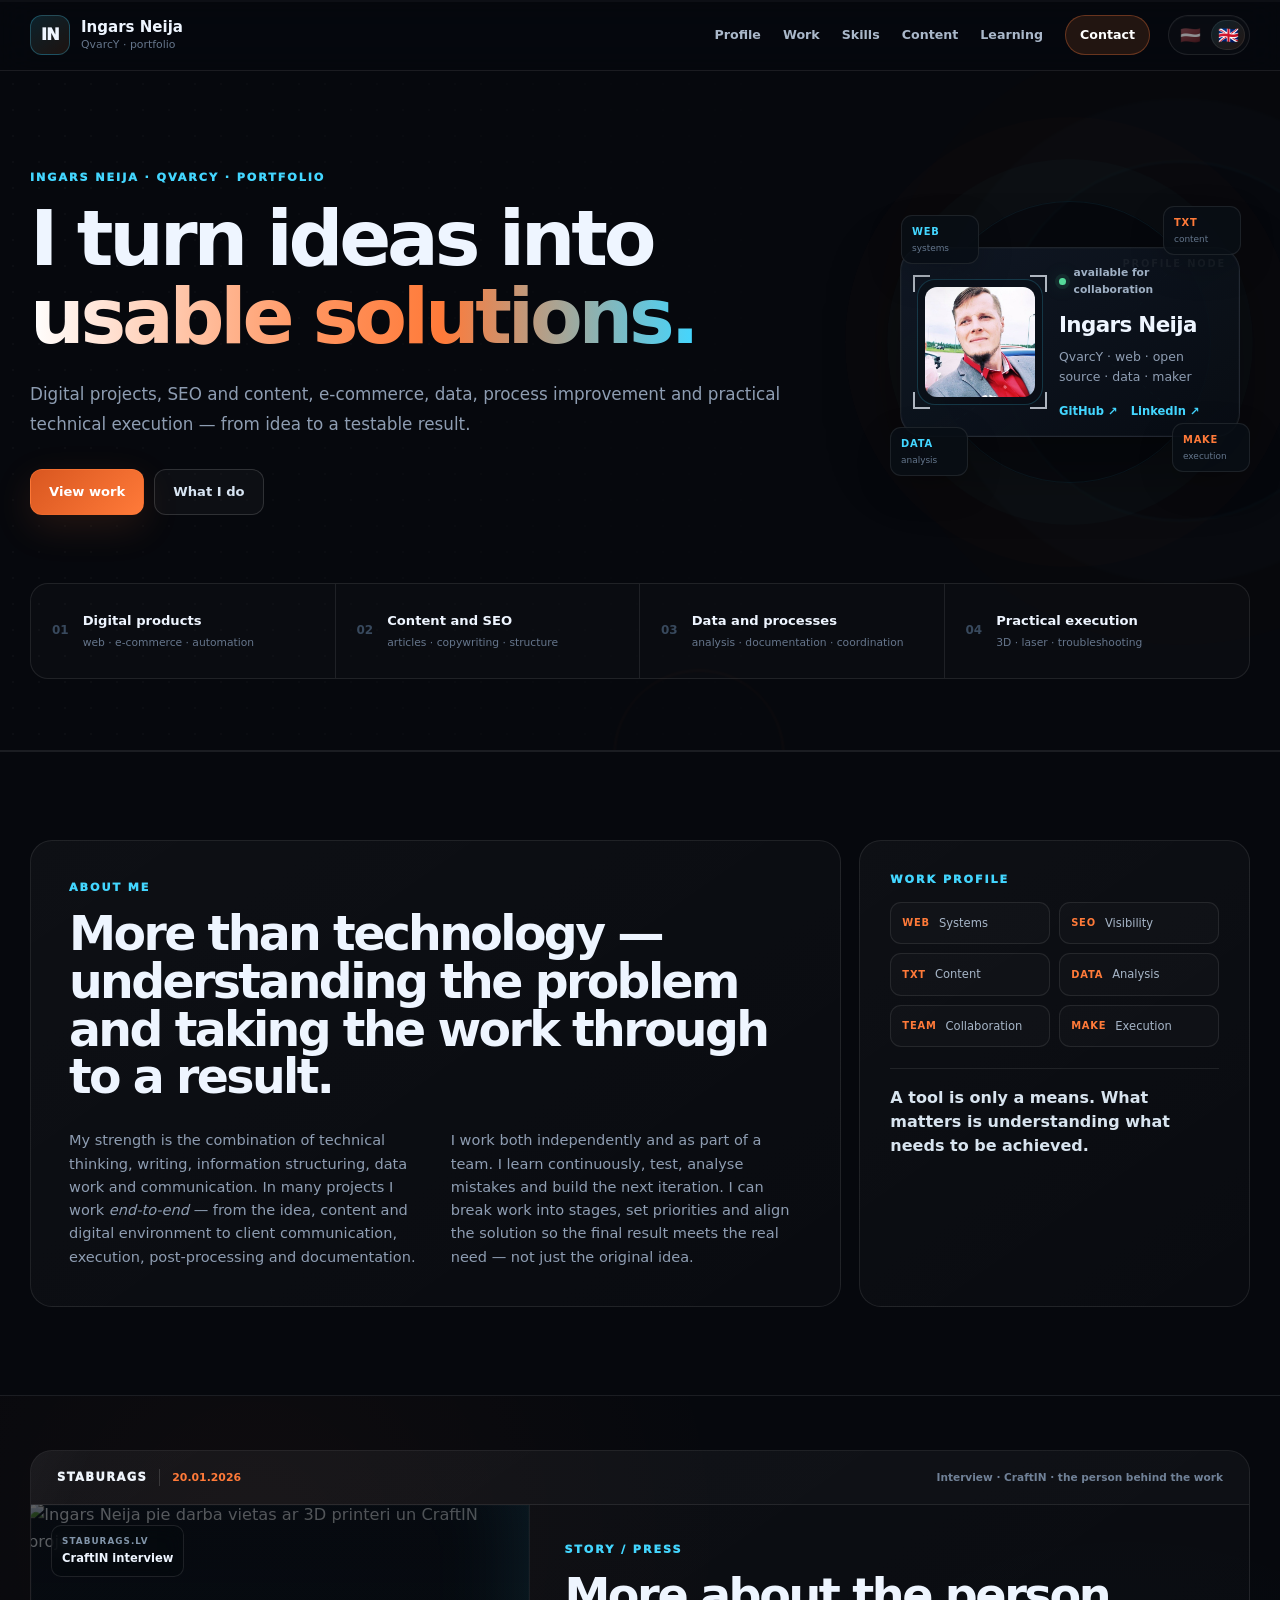
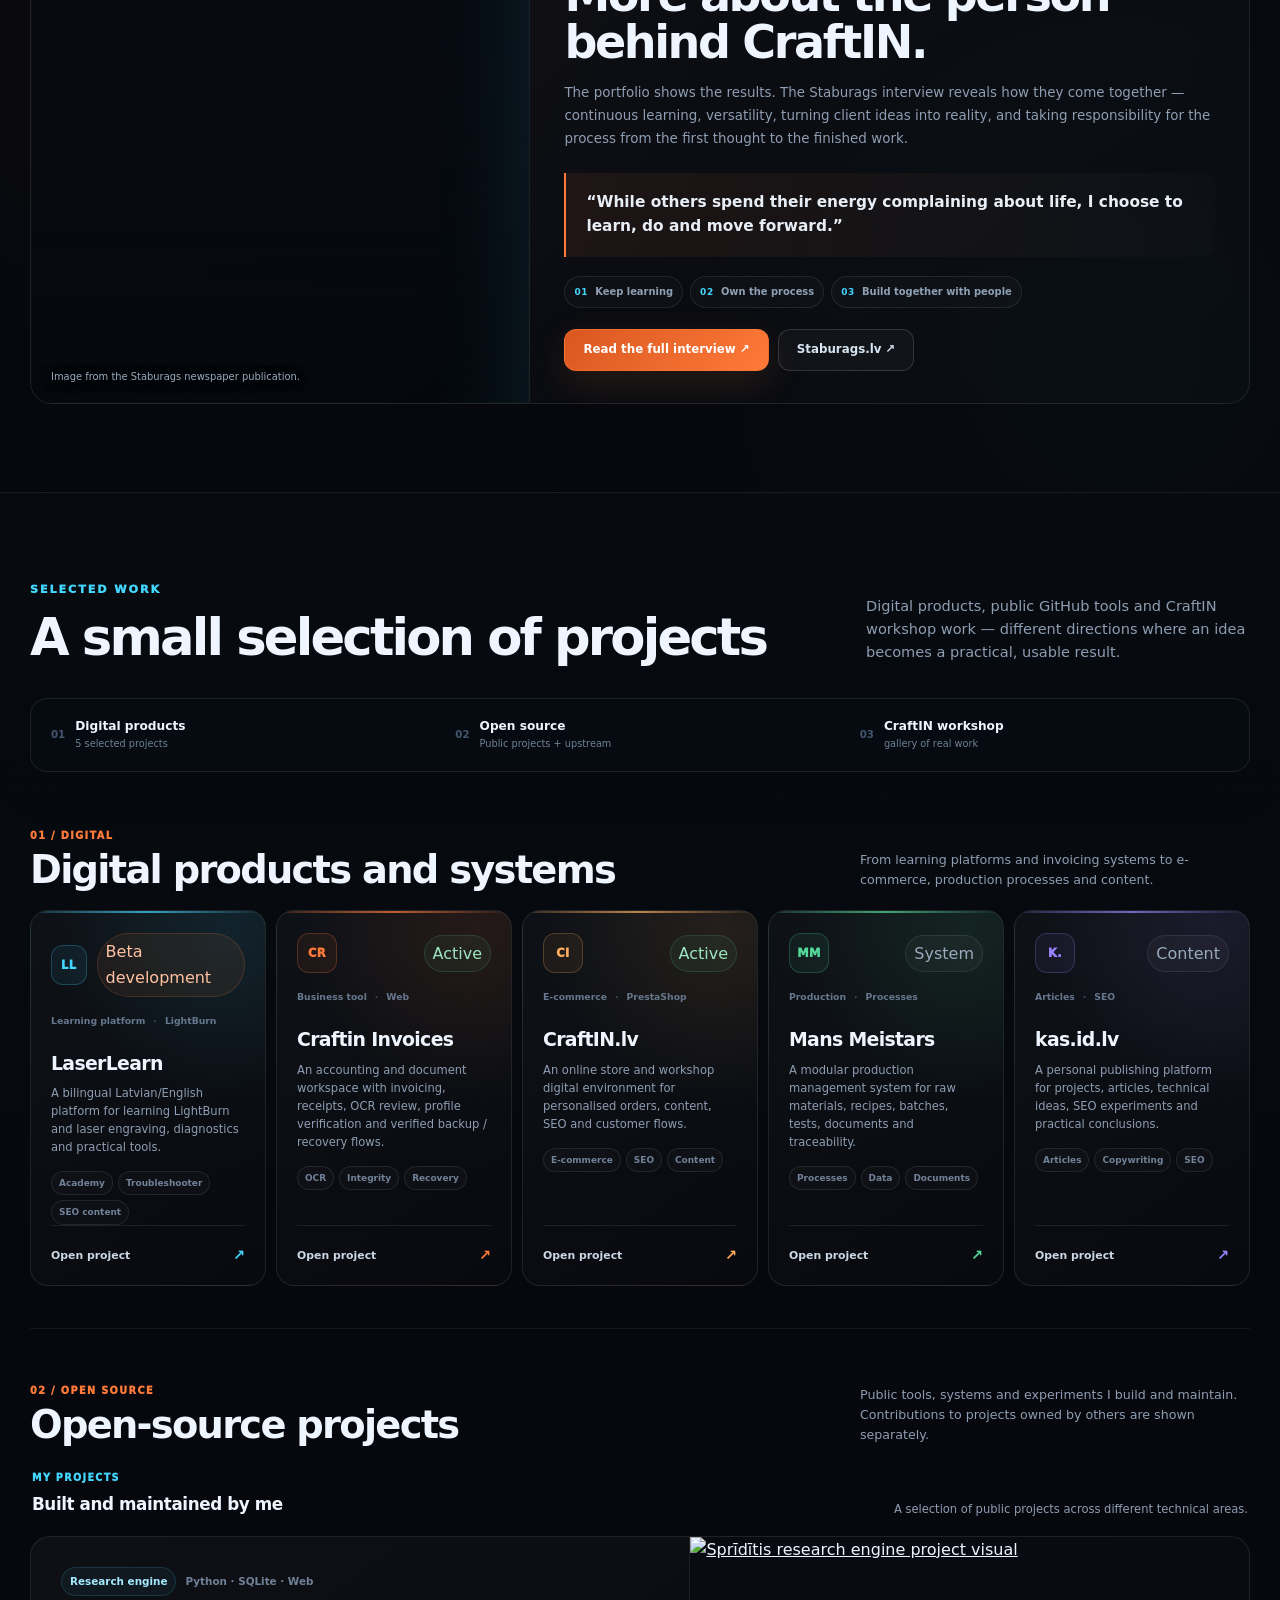
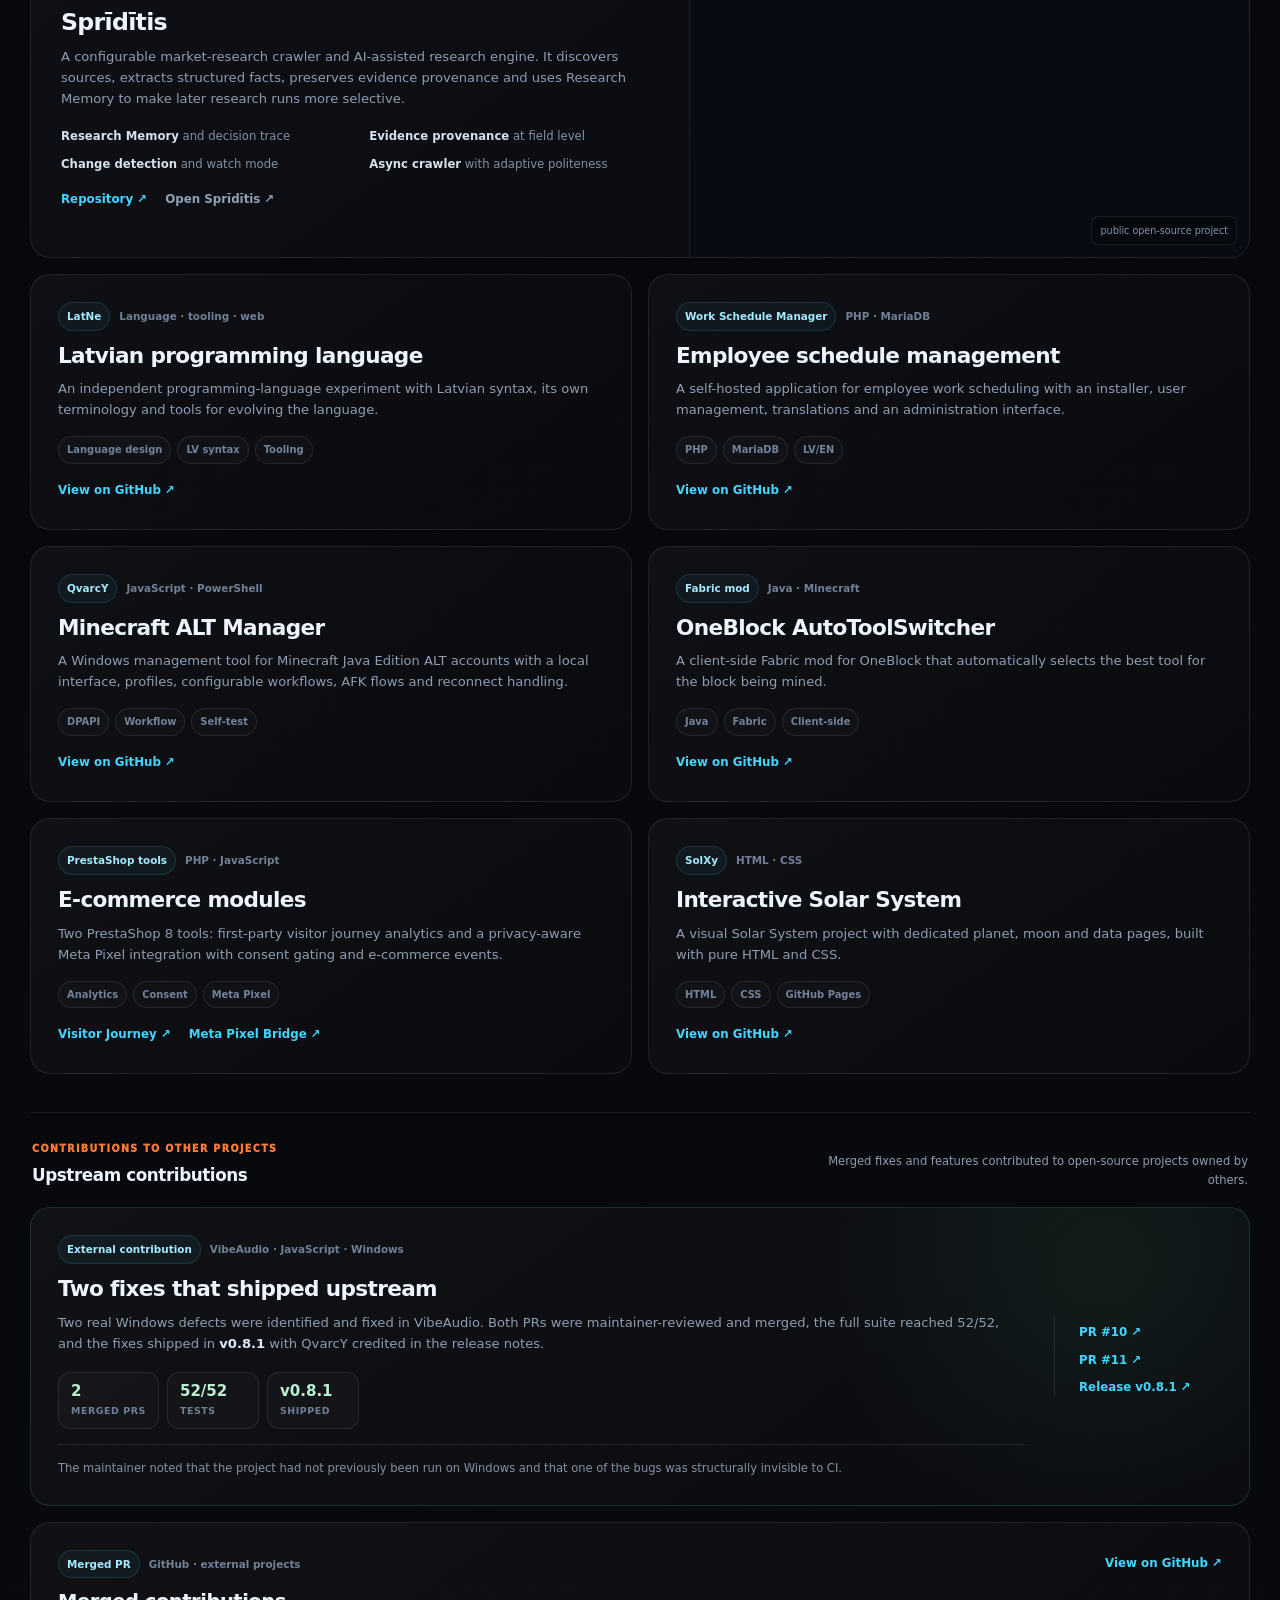
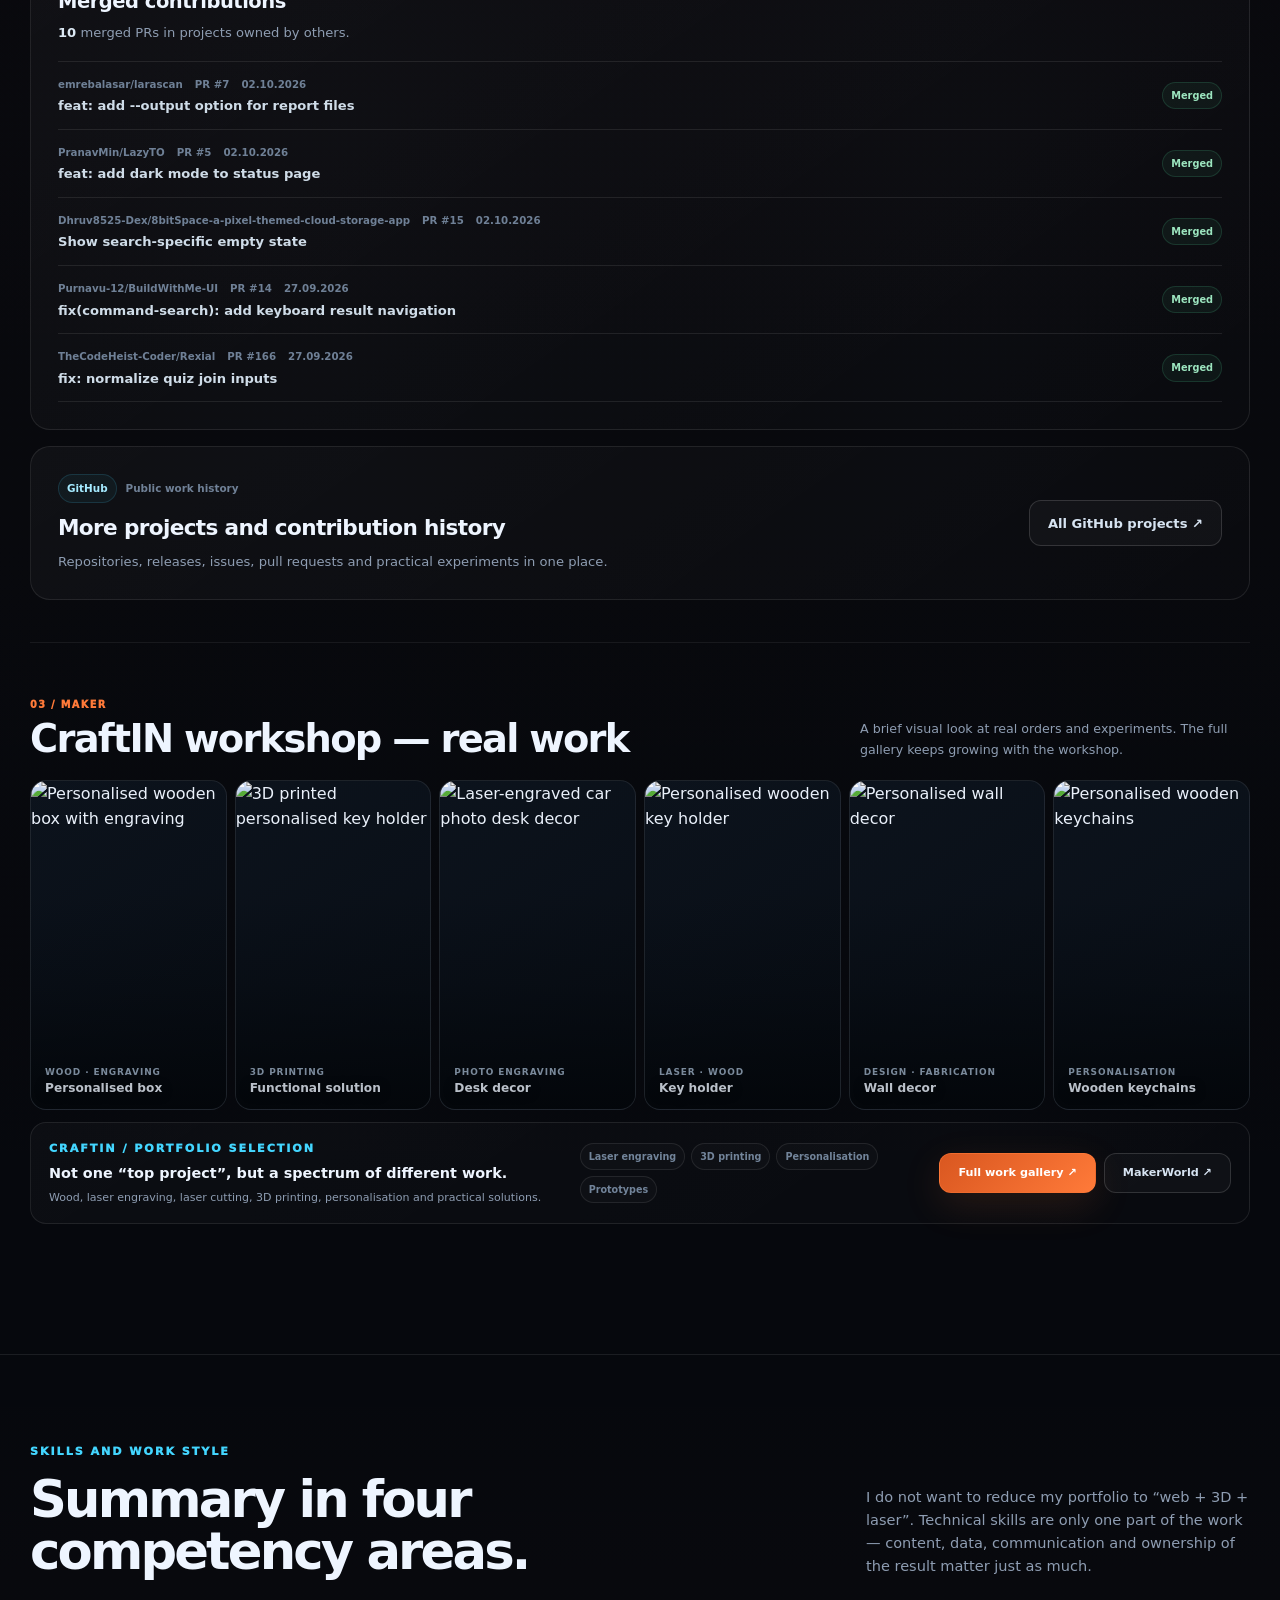
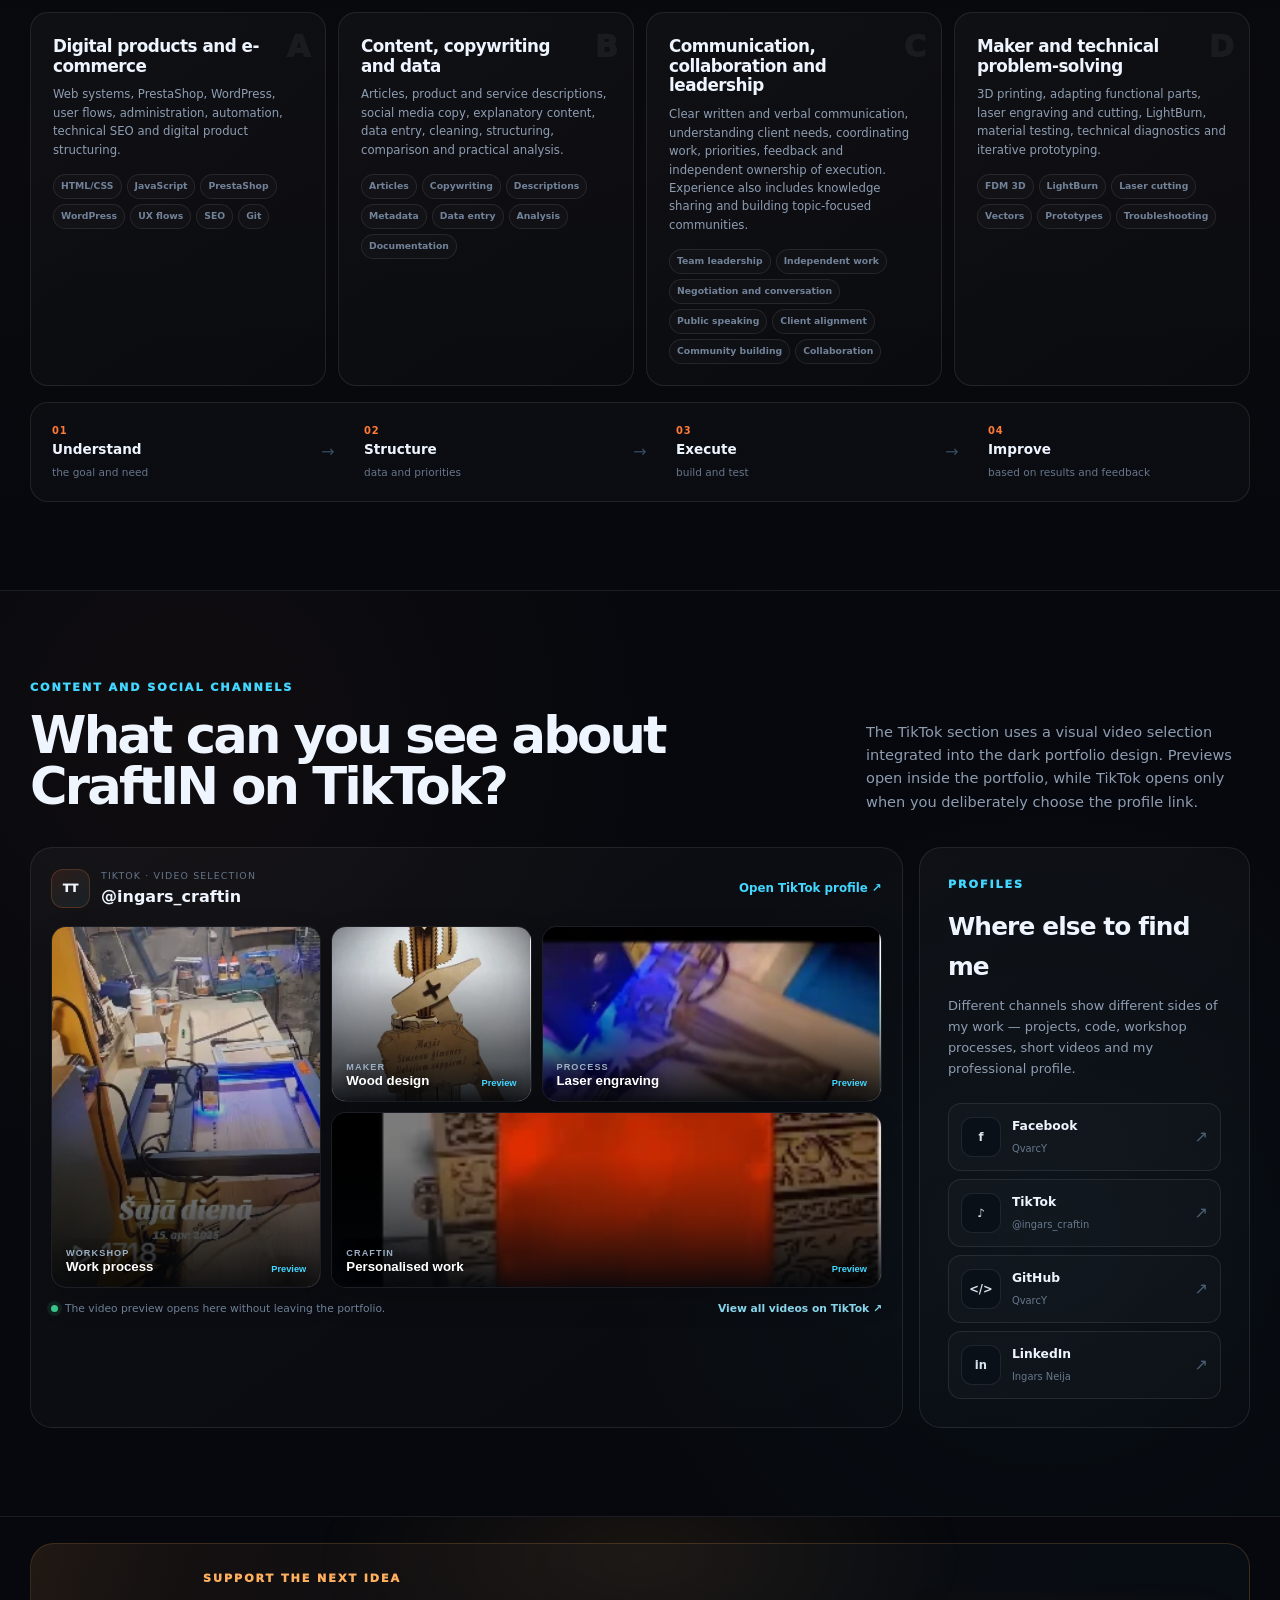
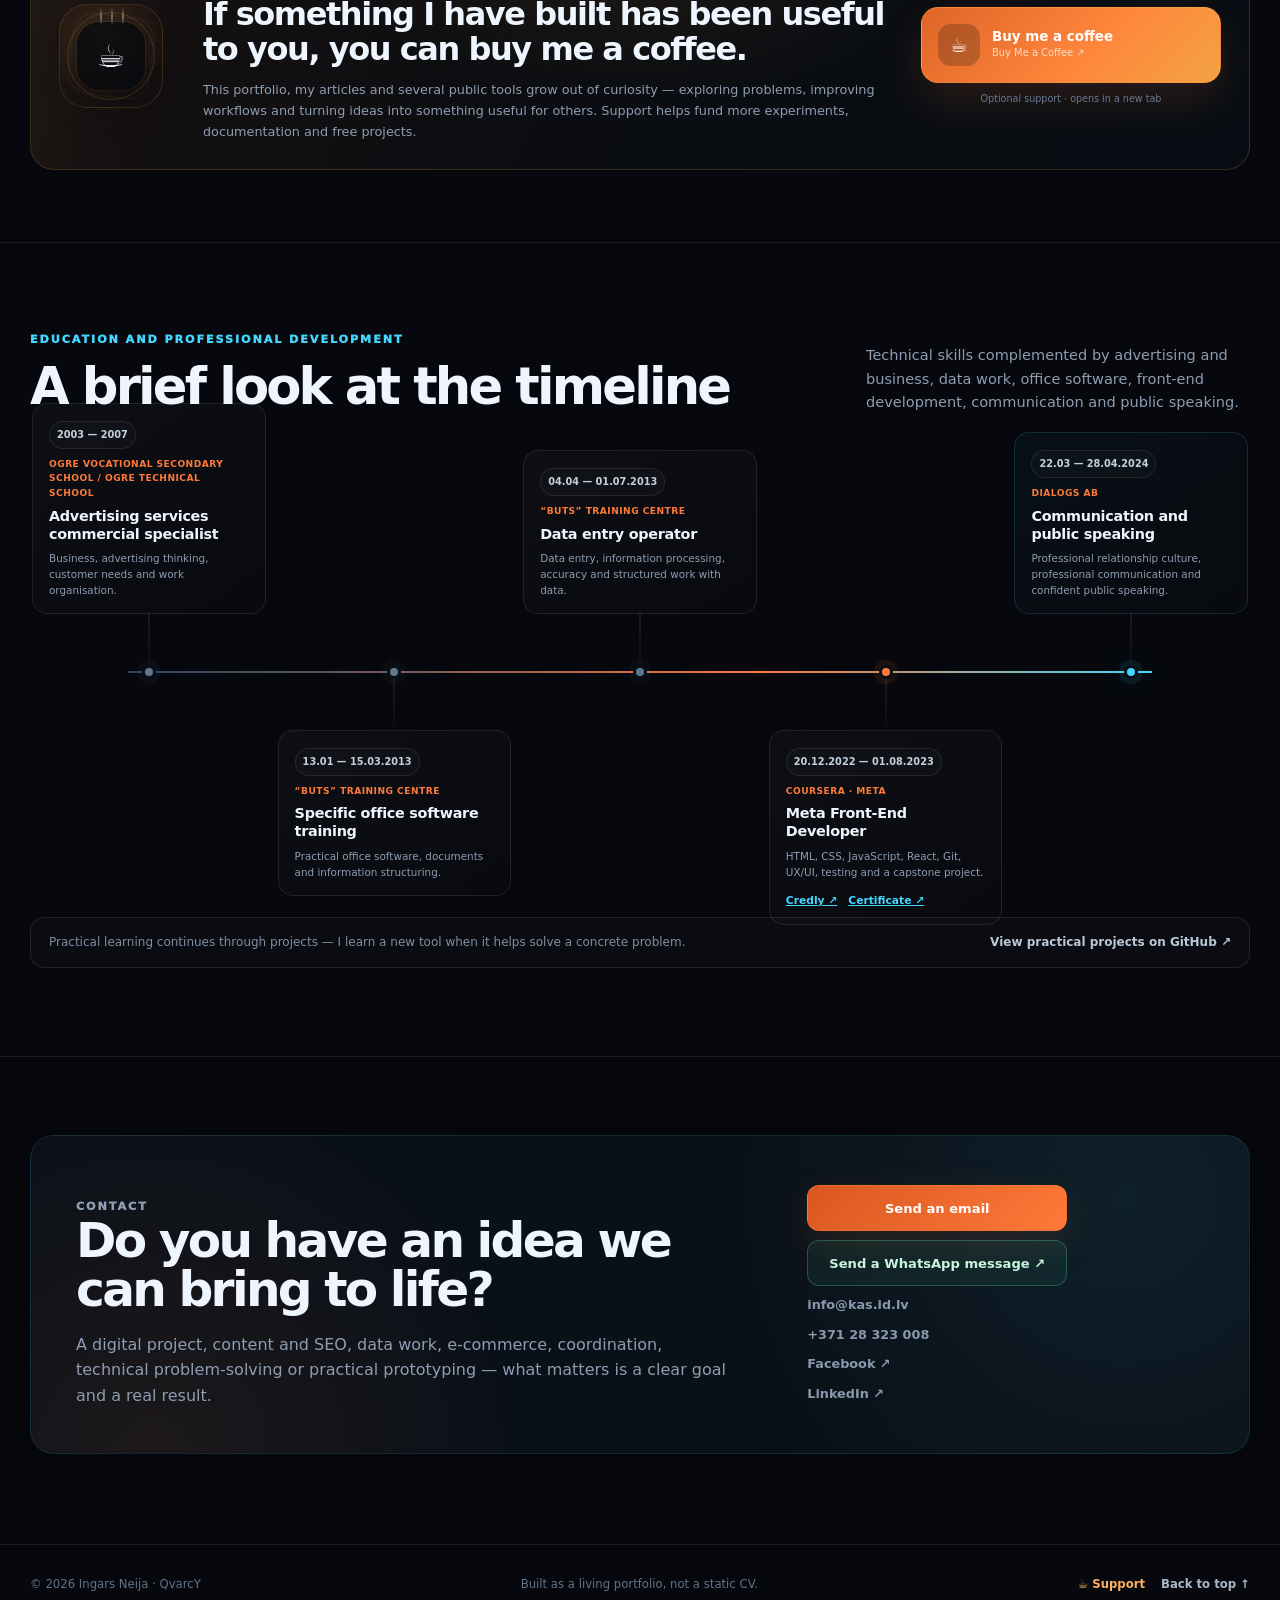
==== commit 40a06fbd: "feat: add open source contribution section" ====
--- a/en/index.html
+++ b/en/index.html
@@ -375,8 +375,8 @@
   ]
 }</script>
 <script>document.documentElement.classList.add('js');</script>
-<link href="../assets/css/portfolio.css?v=20260928-v13" rel="stylesheet"/>
-<script defer="" src="../assets/js/portfolio.js?v=20260928-v13"></script>
+<link href="../assets/css/portfolio.css?v=20261002-v15" rel="stylesheet"/>
+<script defer="" src="../assets/js/portfolio.js?v=20261002-v15"></script>
 </head>
 <body>
 <div aria-hidden="true" class="top-anchor" id="top"></div>
@@ -509,7 +509,7 @@
 </div>
 <nav aria-label="Work section index" class="work-index reveal">
 <a href="#digitalie-projekti"><span>01</span><strong>Digital products</strong><small>5 selected projects</small></a>
-<a href="#github-projekti"><span>02</span><strong>Open source</strong><small>5 projects + upstream contribution</small></a>
+<a href="#github-projekti"><span>02</span><strong>Open source</strong><small>Public projects + upstream</small></a>
 <a href="#darbnicas-darbi"><span>03</span><strong>CraftIN workshop</strong><small>gallery of real work</small></a>
 </nav>
 <section aria-labelledby="digitalie-title" class="work-chapter" id="digitalie-projekti">
@@ -558,20 +558,64 @@
 </div>
 </section>
 <section aria-labelledby="github-title" class="work-chapter" id="github-projekti">
-<header class="chapter-head reveal"><div><span>02 / OPEN SOURCE</span><h3 id="github-title">Public GitHub projects and external contributions</h3></div><p>Current public projects plus an upstream open-source contribution that went through maintainer review, merge and a real release.</p></header>
+<header class="chapter-head reveal"><div><span>02 / OPEN SOURCE</span><h3 id="github-title">Open-source projects</h3></div><p>Public tools, systems and experiments I build and maintain. Contributions to projects owned by others are shown separately.</p></header>
 <div class="repo-bento">
+<div class="repo-group-title reveal">
+<div>
+<span>MY PROJECTS</span>
+<h4>Built and maintained by me</h4>
+</div>
+<p>A selection of public projects across different technical areas.</p>
+</div>
 <article class="repo-card repo-featured glow-card reveal">
 <div class="repo-copy"><div class="project-kicker"><span class="repo-badge">Research engine</span><span>Python · SQLite · Web</span></div><h4>Sprīdītis</h4><p>A configurable market-research crawler and AI-assisted research engine. It discovers sources, extracts structured facts, preserves evidence provenance and uses Research Memory to make later research runs more selective.</p><ul class="repo-points"><li><b>Research Memory</b> and decision trace</li><li><b>Evidence provenance</b> at field level</li><li><b>Change detection</b> and watch mode</li><li><b>Async crawler</b> with adaptive politeness</li></ul><div class="repo-actions"><a class="text-link" href="https://github.com/QvarcY/spriditis" rel="external noopener noreferrer" target="_blank">Repository ↗</a><a class="subtle-link" href="https://spriditis.craftin.lv/" rel="external noopener noreferrer" target="_blank">Open Sprīdītis ↗</a></div></div>
 <a class="repo-image" href="https://github.com/QvarcY/spriditis" rel="external noopener noreferrer" target="_blank"><img alt="Sprīdītis research engine project visual" decoding="async" loading="lazy" src="https://raw.githubusercontent.com/QvarcY/spriditis/main/assets/spriditis-banner.png"/><span>public open-source project</span></a>
 </article>
-<article class="repo-card glow-card reveal"><div class="project-kicker"><span class="repo-badge">PrintGuardian</span><span>TypeScript · Tauri · Windows</span></div><h4>3MF pre-flight inspector</h4><p>A local-first Windows tool for inspecting Bambu Studio and OrcaSlicer 3MF projects before printing: key-setting analysis, attention points, profile comparison and export of a verified copy.</p><ul class="chip-list"><li>3MF</li><li>Local-first</li><li>LV/EN</li></ul><a class="text-link" href="https://github.com/QvarcY/PrintGuardian" rel="external noopener noreferrer" target="_blank">View on GitHub ↗</a></article>
-<article class="repo-card glow-card reveal"><div class="project-kicker"><span class="repo-badge">Two-Export Comparator</span><span>JavaScript · Vite</span></div><h4>Local CSV/TSV comparator</h4><p>A privacy-first browser tool for comparing two exports without uploading the files. Automatic column pairing, deterministic matching and a side-by-side Visual Diff.</p><ul class="chip-list"><li>CSV/TSV</li><li>Visual Diff</li><li>MIT</li></ul><a class="text-link" href="https://github.com/QvarcY/two-export-comparator" rel="external noopener noreferrer" target="_blank">View on GitHub ↗</a></article>
-<article class="repo-card glow-card reveal"><div class="project-kicker"><span class="repo-badge">QvarcY</span><span>JavaScript · PowerShell</span></div><h4>Minecraft ALT Manager</h4><p>A Windows management tool for Minecraft Java Edition ALT accounts with a local interface, profiles, configurable workflows, AFK flows and reconnect protection.</p><ul class="chip-list"><li>DPAPI</li><li>Workflow</li><li>Self-test</li></ul><a class="text-link" href="https://github.com/QvarcY/minecraft-alt-manager" rel="external noopener noreferrer" target="_blank">View on GitHub ↗</a></article>
-<article class="repo-card glow-card reveal"><div class="project-kicker"><span class="repo-badge">PrestaShop 8</span><span>PHP · JavaScript</span></div><h4>CraftIN Visitor Journey</h4><p>First-party visitor journey analytics: traffic source, landing page, session path, UTM, device and optional customer linkage.</p><ul class="chip-list"><li>Consent</li><li>DNT</li><li>Hashing</li></ul><a class="text-link" href="https://github.com/QvarcY/prestashop-8-visitor-journey-tracker" rel="external noopener noreferrer" target="_blank">View on GitHub ↗</a></article>
+<article class="repo-card glow-card reveal"><div class="project-kicker"><span class="repo-badge">LatNe</span><span>Language · tooling · web</span></div><h4>Latvian programming language</h4><p>An independent programming-language experiment with Latvian syntax, its own terminology and tools for evolving the language.</p><ul class="chip-list"><li>Language design</li><li>LV syntax</li><li>Tooling</li></ul><a class="text-link" href="https://github.com/QvarcY/LatNe" rel="external noopener noreferrer" target="_blank">View on GitHub ↗</a></article>
+
+<article class="repo-card glow-card reveal"><div class="project-kicker"><span class="repo-badge">Work Schedule Manager</span><span>PHP · MariaDB</span></div><h4>Employee schedule management</h4><p>A self-hosted application for employee work scheduling with an installer, user management, translations and an administration interface.</p><ul class="chip-list"><li>PHP</li><li>MariaDB</li><li>LV/EN</li></ul><a class="text-link" href="https://github.com/QvarcY/work-schedule-manager" rel="external noopener noreferrer" target="_blank">View on GitHub ↗</a></article>
+
+<article class="repo-card glow-card reveal"><div class="project-kicker"><span class="repo-badge">QvarcY</span><span>JavaScript · PowerShell</span></div><h4>Minecraft ALT Manager</h4><p>A Windows management tool for Minecraft Java Edition ALT accounts with a local interface, profiles, configurable workflows, AFK flows and reconnect handling.</p><ul class="chip-list"><li>DPAPI</li><li>Workflow</li><li>Self-test</li></ul><a class="text-link" href="https://github.com/QvarcY/minecraft-alt-manager" rel="external noopener noreferrer" target="_blank">View on GitHub ↗</a></article>
+
+<article class="repo-card glow-card reveal"><div class="project-kicker"><span class="repo-badge">Fabric mod</span><span>Java · Minecraft</span></div><h4>OneBlock AutoToolSwitcher</h4><p>A client-side Fabric mod for OneBlock that automatically selects the best tool for the block being mined.</p><ul class="chip-list"><li>Java</li><li>Fabric</li><li>Client-side</li></ul><a class="text-link" href="https://github.com/QvarcY/minecraft-oneblock-autotoolswitcher" rel="external noopener noreferrer" target="_blank">View on GitHub ↗</a></article>
+
+<article class="repo-card glow-card reveal"><div class="project-kicker"><span class="repo-badge">PrestaShop tools</span><span>PHP · JavaScript</span></div><h4>E-commerce modules</h4><p>Two PrestaShop 8 tools: first-party visitor journey analytics and a privacy-aware Meta Pixel integration with consent gating and e-commerce events.</p><ul class="chip-list"><li>Analytics</li><li>Consent</li><li>Meta Pixel</li></ul><div class="repo-actions"><a class="text-link" href="https://github.com/QvarcY/prestashop-8-visitor-journey-tracker" rel="external noopener noreferrer" target="_blank">Visitor Journey ↗</a><a class="text-link" href="https://github.com/QvarcY/prestashop-meta-pixel-bridge" rel="external noopener noreferrer" target="_blank">Meta Pixel Bridge ↗</a></div></article>
+
+<article class="repo-card glow-card reveal"><div class="project-kicker"><span class="repo-badge">SolXy</span><span>HTML · CSS</span></div><h4>Interactive Solar System</h4><p>A visual Solar System project with dedicated planet, moon and data pages, built with pure HTML and CSS.</p><ul class="chip-list"><li>HTML</li><li>CSS</li><li>GitHub Pages</li></ul><a class="text-link" href="https://github.com/QvarcY/SolXy" rel="external noopener noreferrer" target="_blank">View on GitHub ↗</a></article>
+<div class="repo-group-title repo-group-external reveal">
+<div>
+<span>CONTRIBUTIONS TO OTHER PROJECTS</span>
+<h4>Upstream contributions</h4>
+</div>
+<p>Merged fixes and features contributed to open-source projects owned by others.</p>
+</div>
 <article class="repo-card repo-impact glow-card reveal">
 <div class="impact-copy"><div class="project-kicker"><span class="repo-badge">External contribution</span><span>VibeAudio · JavaScript · Windows</span></div><h4>Two fixes that shipped upstream</h4><p>Two real Windows defects were identified and fixed in VibeAudio. Both PRs were maintainer-reviewed and merged, the full suite reached 52/52, and the fixes shipped in <strong>v0.8.1</strong> with QvarcY credited in the release notes.</p><div class="impact-stats"><span><b>2</b><small>merged PRs</small></span><span><b>52/52</b><small>tests</small></span><span><b>v0.8.1</b><small>shipped</small></span></div><p class="impact-note">The maintainer noted that the project had not previously been run on Windows and that one of the bugs was structurally invisible to CI.</p></div>
 <div class="impact-links"><a class="text-link" href="https://github.com/kiril6/vibeaudio/pull/10" rel="external noopener noreferrer" target="_blank">PR #10 ↗</a><a class="text-link" href="https://github.com/kiril6/vibeaudio/pull/11" rel="external noopener noreferrer" target="_blank">PR #11 ↗</a><a class="text-link" href="https://github.com/kiril6/vibeaudio/releases/tag/v0.8.1" rel="external noopener noreferrer" target="_blank">Release v0.8.1 ↗</a></div>
 </article>
+<article class="repo-card repo-contributions glow-card reveal">
+<div class="contribution-head">
+<div>
+<div class="project-kicker"><span class="repo-badge">Merged PR</span><span>GitHub · external projects</span></div>
+<h4>Merged contributions</h4>
+<p><strong class="contribution-count" data-contribution-count>—</strong> merged PRs in projects owned by others.</p>
+</div>
+<a class="text-link contribution-all-link" href="https://github.com/search?q=is%3Apr+author%3AQvarcY+is%3Amerged+-user%3AQvarcY&amp;type=pullrequests" rel="external noopener noreferrer" target="_blank">View on GitHub ↗</a>
+</div>
+
+<div
+  class="contribution-list"
+  data-contributions
+  data-source="../data/contributions.json"
+  data-locale="en-GB" data-limit="5"
+  data-pr-label="PR"
+  data-merged-label="Merged"
+  data-error-label="Could not load contribution history."
+>
+<p class="contribution-loading">Loading contributions…</p>
+</div>
+</article>
+
 <article class="repo-card repo-compact glow-card reveal"><div><div class="project-kicker"><span class="repo-badge">GitHub</span><span>Public work history</span></div><h4>More projects and contribution history</h4><p>Repositories, releases, issues, pull requests and practical experiments in one place.</p></div><a class="button button-secondary" href="https://github.com/QvarcY" rel="external me noopener noreferrer" target="_blank">All GitHub projects ↗</a></article>
 </div>
 </section>
--- a/assets/css/portfolio.css
+++ b/assets/css/portfolio.css
@@ -230,3 +230,165 @@
 .repo-impact strong{color:#dce9f4}.impact-copy{min-width:0}.impact-stats{display:flex;flex-wrap:wrap;gap:8px;margin-top:18px}.impact-stats span{min-width:92px;padding:10px 12px;border:1px solid var(--line);border-radius:12px;background:rgba(255,255,255,.022);display:grid}.impact-stats b{color:#b9f0d2;font-size:.94rem;line-height:1.1}.impact-stats small{margin-top:4px;color:#6f8096;font-size:.59rem;font-weight:760;text-transform:uppercase;letter-spacing:.06em}.impact-note{margin-top:15px!important;padding-top:14px;border-top:1px solid var(--line);color:#8191a6!important;font-size:.72rem!important}.impact-links{min-width:168px;display:grid;align-content:center;gap:2px;padding-left:24px;border-left:1px solid var(--line)}.impact-links .text-link{margin-top:7px}.repo-featured .repo-image img{object-fit:cover;object-position:center}
 @media(max-width:760px){.repo-impact{grid-template-columns:1fr}.impact-links{min-width:0;padding:14px 0 0;border-left:0;border-top:1px solid var(--line);grid-template-columns:repeat(3,1fr);gap:8px}.impact-links .text-link{margin-top:0;font-size:.68rem}.impact-stats span{flex:1 1 84px}}
 @media(max-width:480px){.impact-links{grid-template-columns:1fr}.impact-links .text-link{padding:4px 0}}
+
+.repo-contributions{
+  grid-column:span 12;
+}
+
+.contribution-head{
+  display:flex;
+  align-items:flex-start;
+  justify-content:space-between;
+  gap:24px;
+  margin-bottom:18px;
+}
+
+.contribution-head h4{
+  margin:0 0 8px;
+  font-size:1.22rem;
+  letter-spacing:-.025em;
+}
+
+.contribution-head p{
+  margin:0;
+}
+
+.contribution-count{
+  color:#dce9f4;
+}
+
+.contribution-all-link{
+  margin-top:4px;
+  white-space:nowrap;
+}
+
+.contribution-list{
+  border-top:1px solid var(--line);
+}
+
+.contribution-item{
+  display:grid;
+  grid-template-columns:minmax(0,1fr) auto;
+  gap:20px;
+  align-items:center;
+  padding:14px 0;
+  border-bottom:1px solid var(--line);
+  text-decoration:none;
+}
+
+.contribution-copy{
+  min-width:0;
+}
+
+.contribution-meta{
+  display:flex;
+  flex-wrap:wrap;
+  gap:7px 12px;
+  margin-bottom:5px;
+  color:#6f8096;
+  font-size:.64rem;
+  font-weight:760;
+}
+
+.contribution-title{
+  display:block;
+  color:#cfdce8;
+  font-size:.82rem;
+  line-height:1.35;
+  transition:color .2s;
+}
+
+.contribution-status{
+  padding:5px 8px;
+  border:1px solid rgba(85,217,154,.16);
+  border-radius:999px;
+  color:#9ce5bf;
+  background:rgba(85,217,154,.06);
+  font-size:.61rem;
+  font-weight:820;
+}
+
+.contribution-item:hover .contribution-title{
+  color:#fff;
+}
+
+.contribution-loading,
+.contribution-error{
+  padding:16px 0!important;
+  color:#708197!important;
+}
+
+@media(max-width:760px){
+  .contribution-head{
+    display:grid;
+    gap:8px;
+  }
+
+  .contribution-all-link{
+    margin-top:0;
+  }
+
+  .contribution-item{
+    grid-template-columns:1fr;
+    gap:8px;
+  }
+
+  .contribution-status{
+    justify-self:start;
+  }
+}
+.repo-group-title{
+  grid-column:span 12;
+  display:flex;
+  align-items:flex-end;
+  justify-content:space-between;
+  gap:28px;
+  padding:4px 2px 2px;
+}
+
+.repo-group-title span{
+  display:block;
+  margin-bottom:6px;
+  color:var(--cyan);
+  font-size:.60rem;
+  font-weight:920;
+  letter-spacing:.14em;
+}
+
+.repo-group-title h4{
+  margin:0;
+  font-size:1.05rem;
+  letter-spacing:-.025em;
+}
+
+.repo-group-title p{
+  max-width:430px;
+  margin:0;
+  color:var(--muted);
+  font-size:.72rem;
+  text-align:right;
+}
+
+.repo-group-external{
+  margin-top:22px;
+  padding-top:28px;
+  border-top:1px solid rgba(255,255,255,.07);
+}
+
+.repo-group-external span{
+  color:var(--orange);
+}
+
+@media(max-width:760px){
+  .repo-group-title{
+    grid-column:auto;
+    display:grid;
+    gap:7px;
+    align-items:start;
+  }
+
+  .repo-group-title p{
+    max-width:none;
+    text-align:left;
+  }
+}
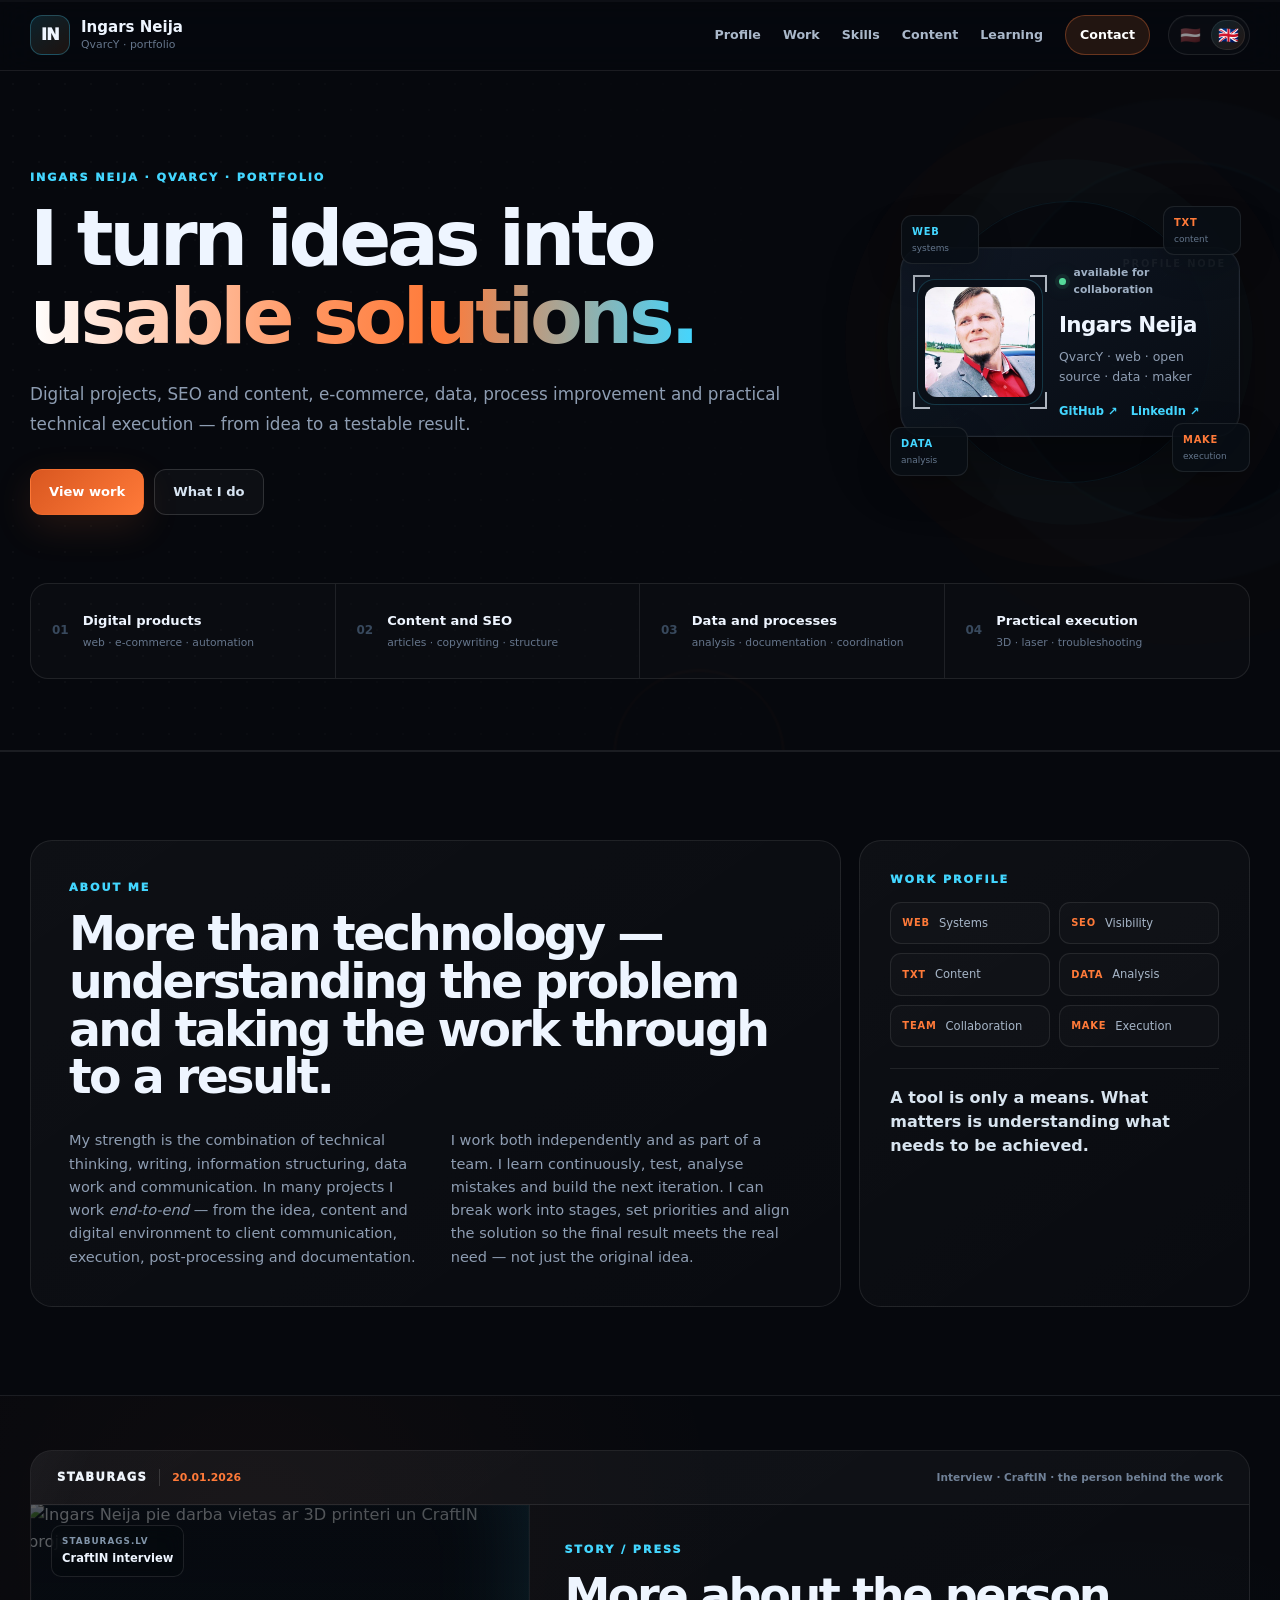
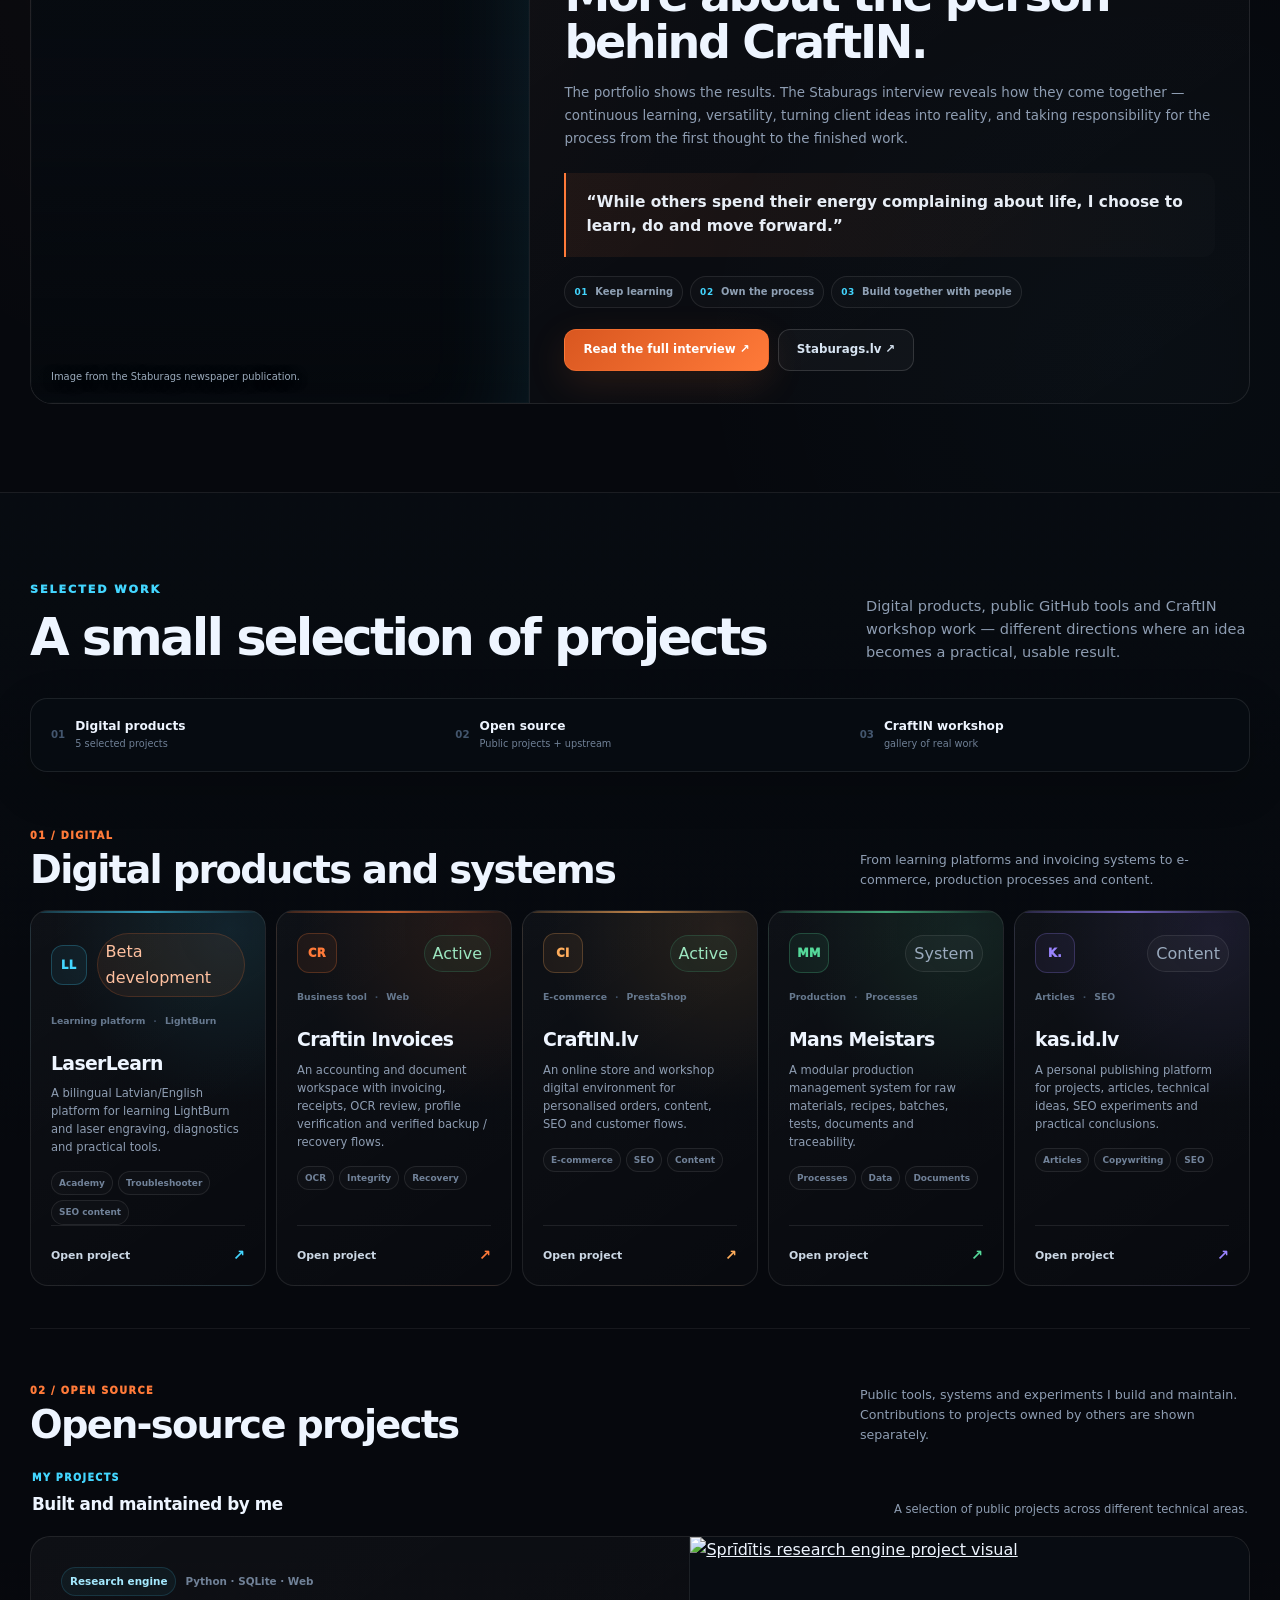
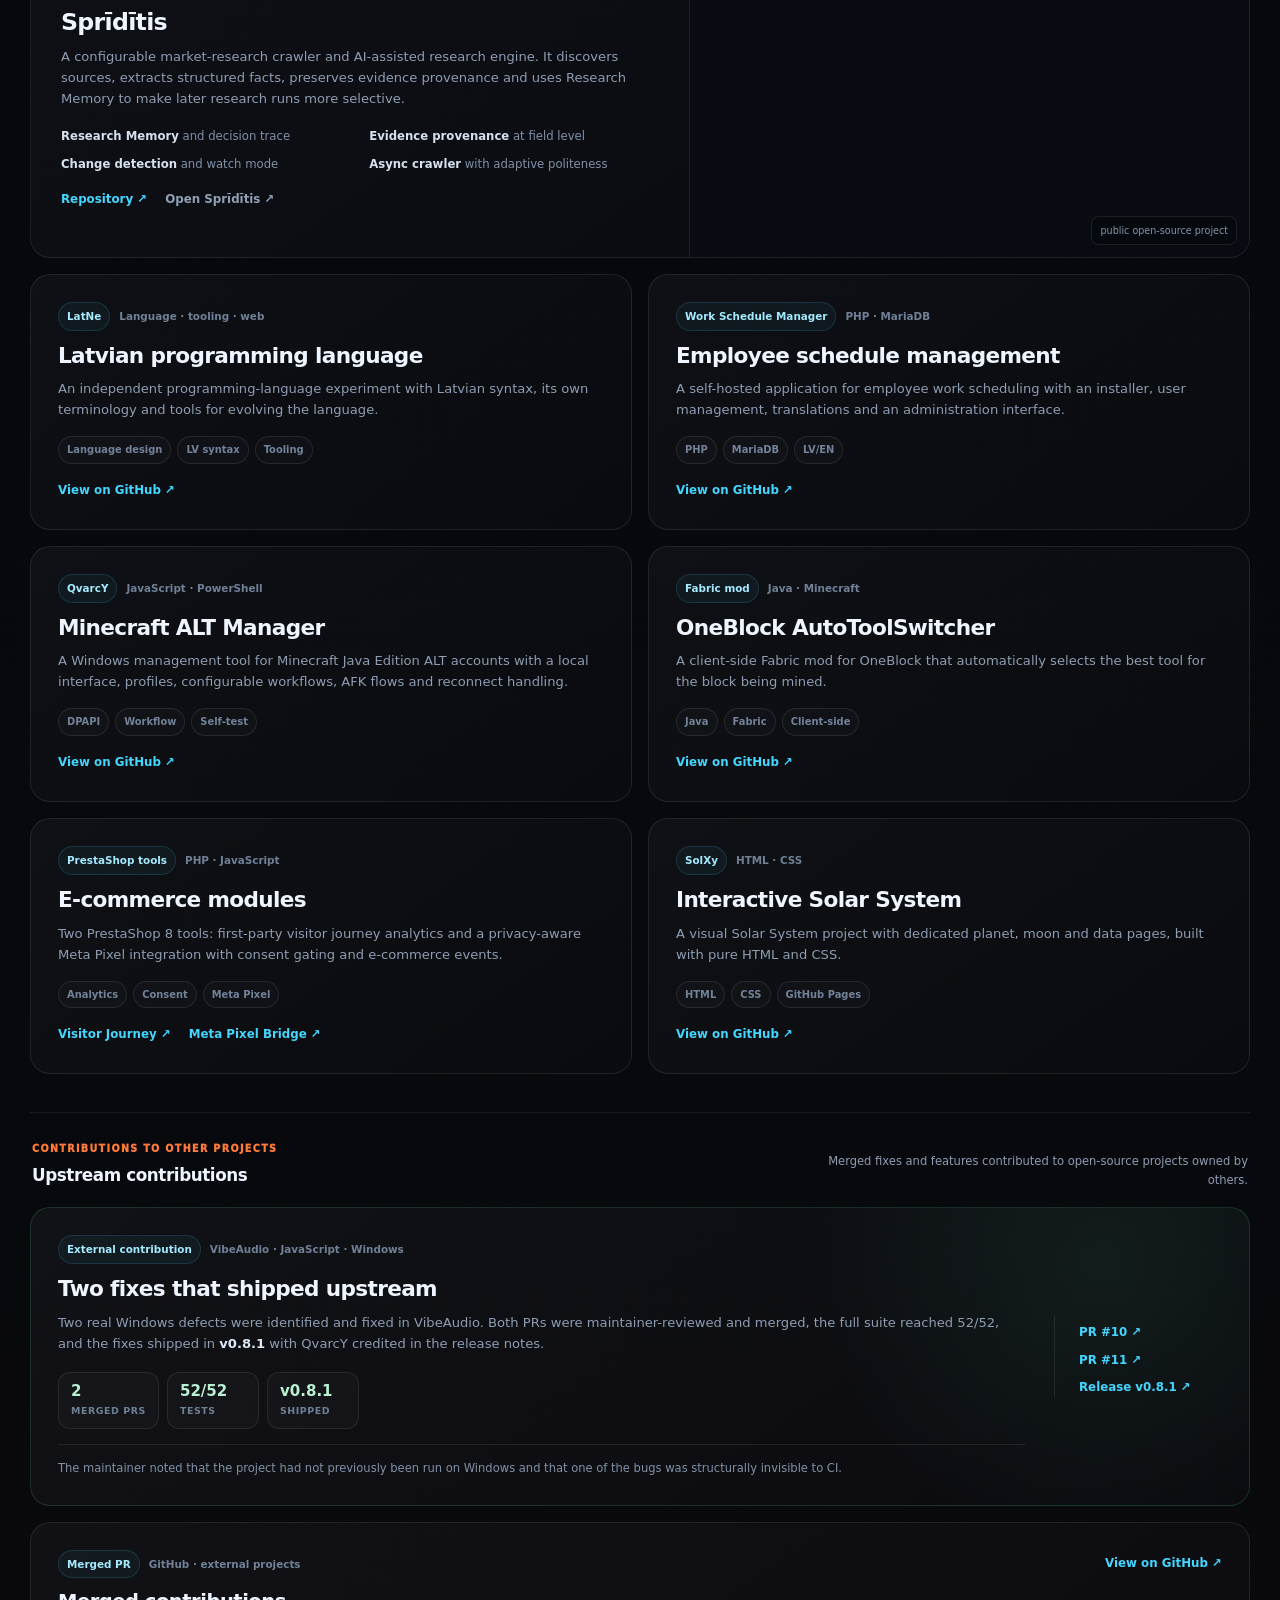
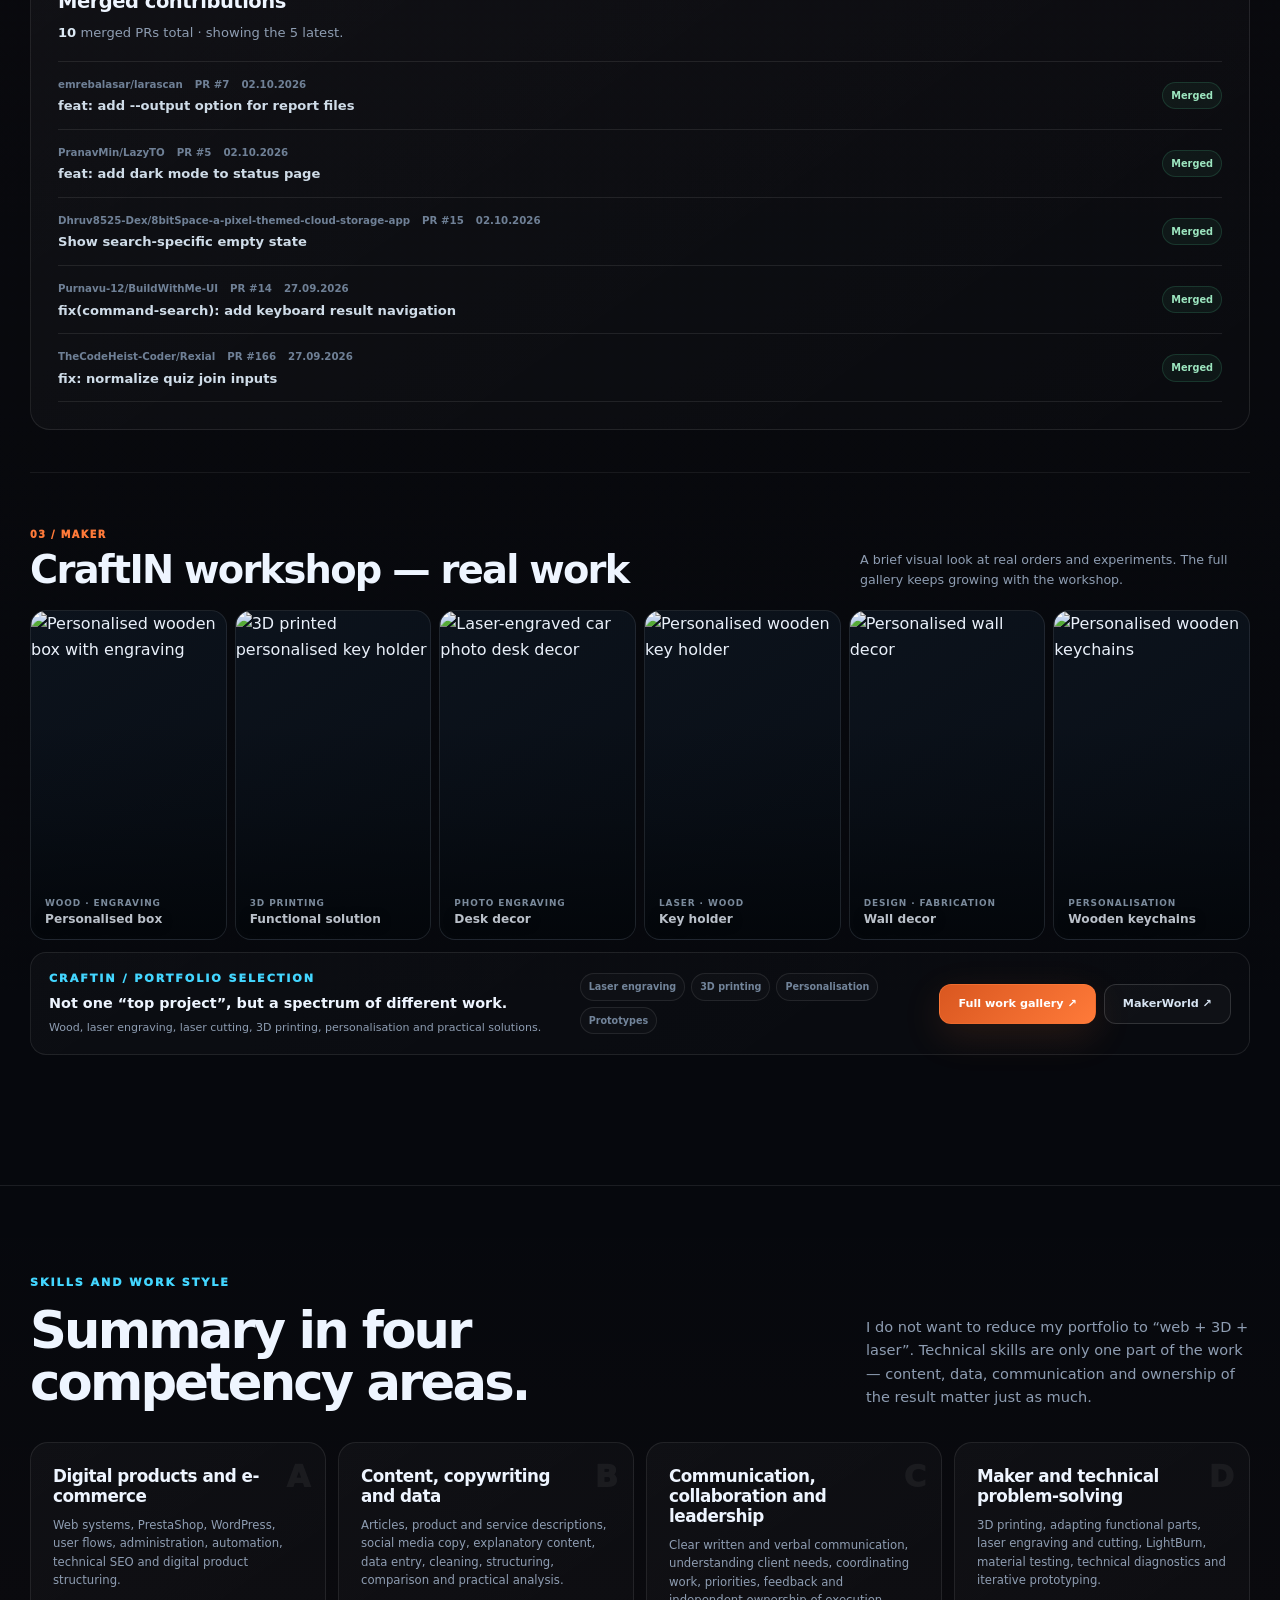
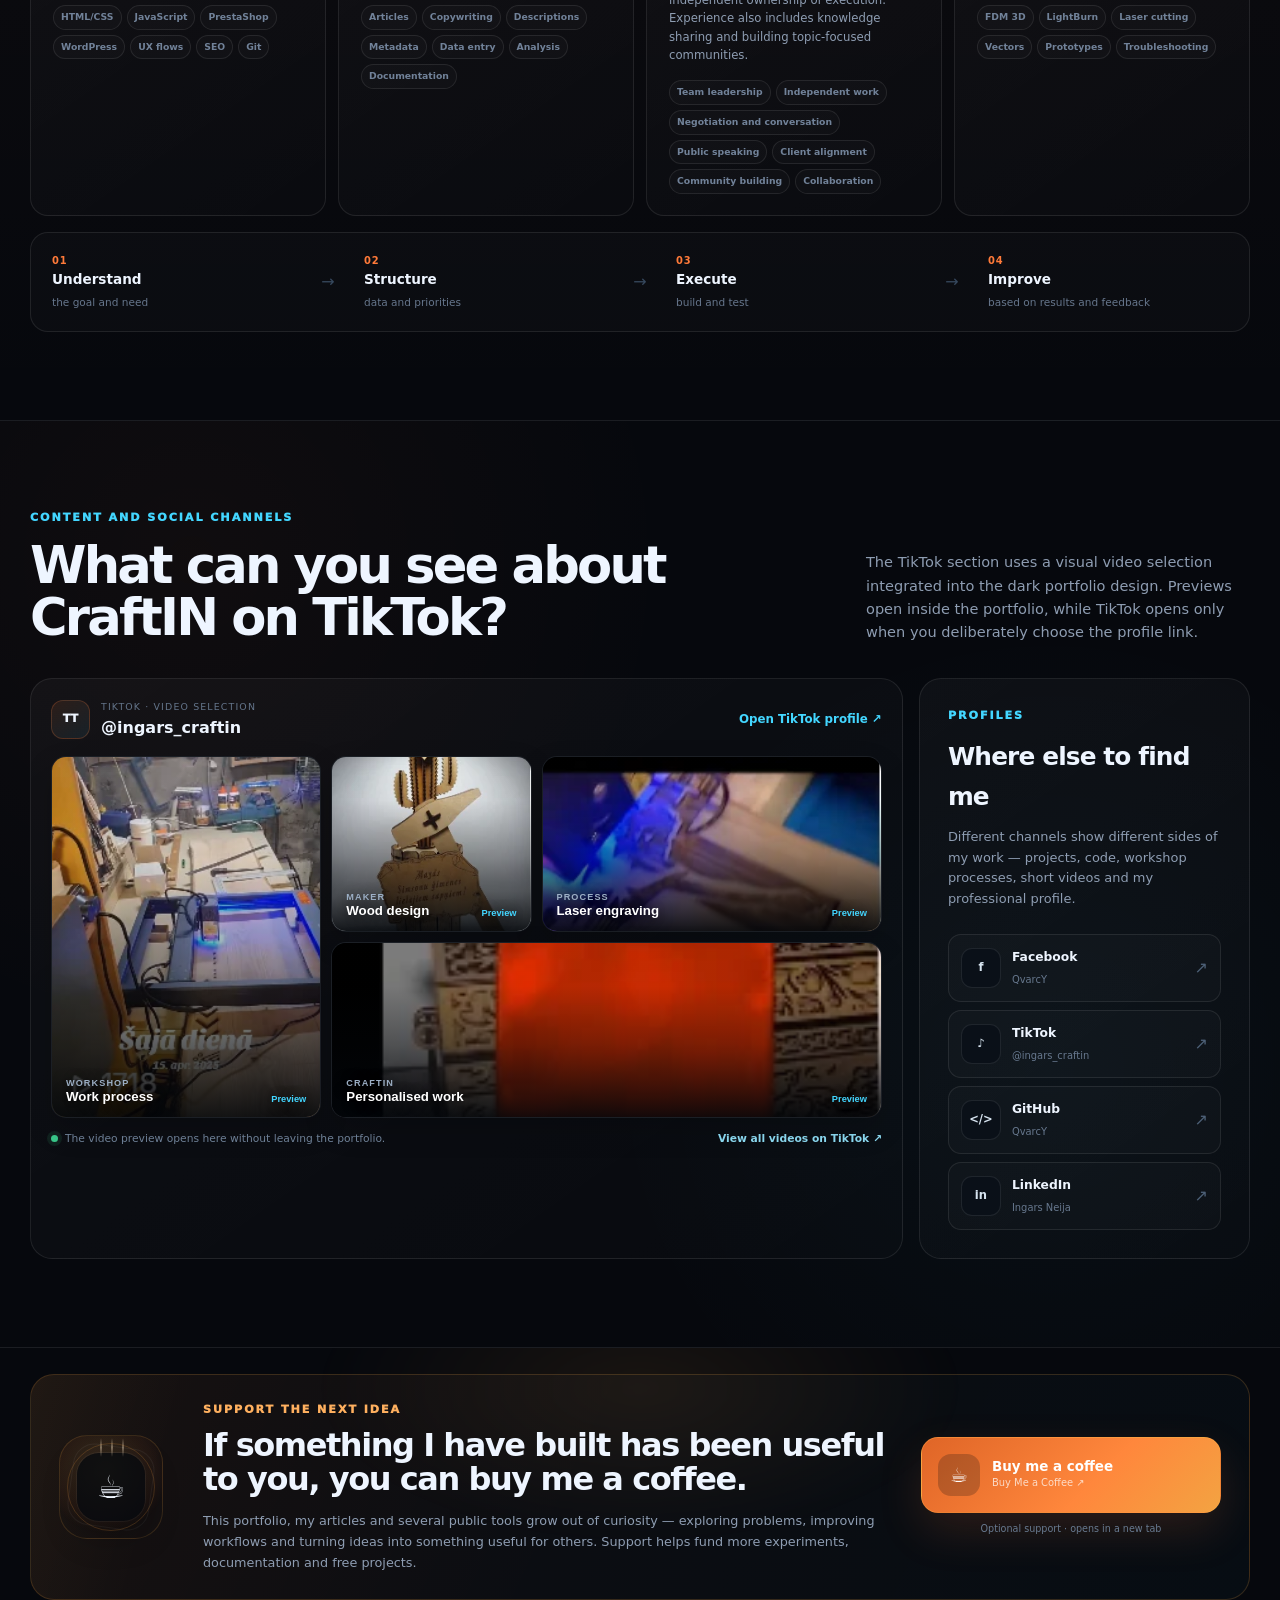
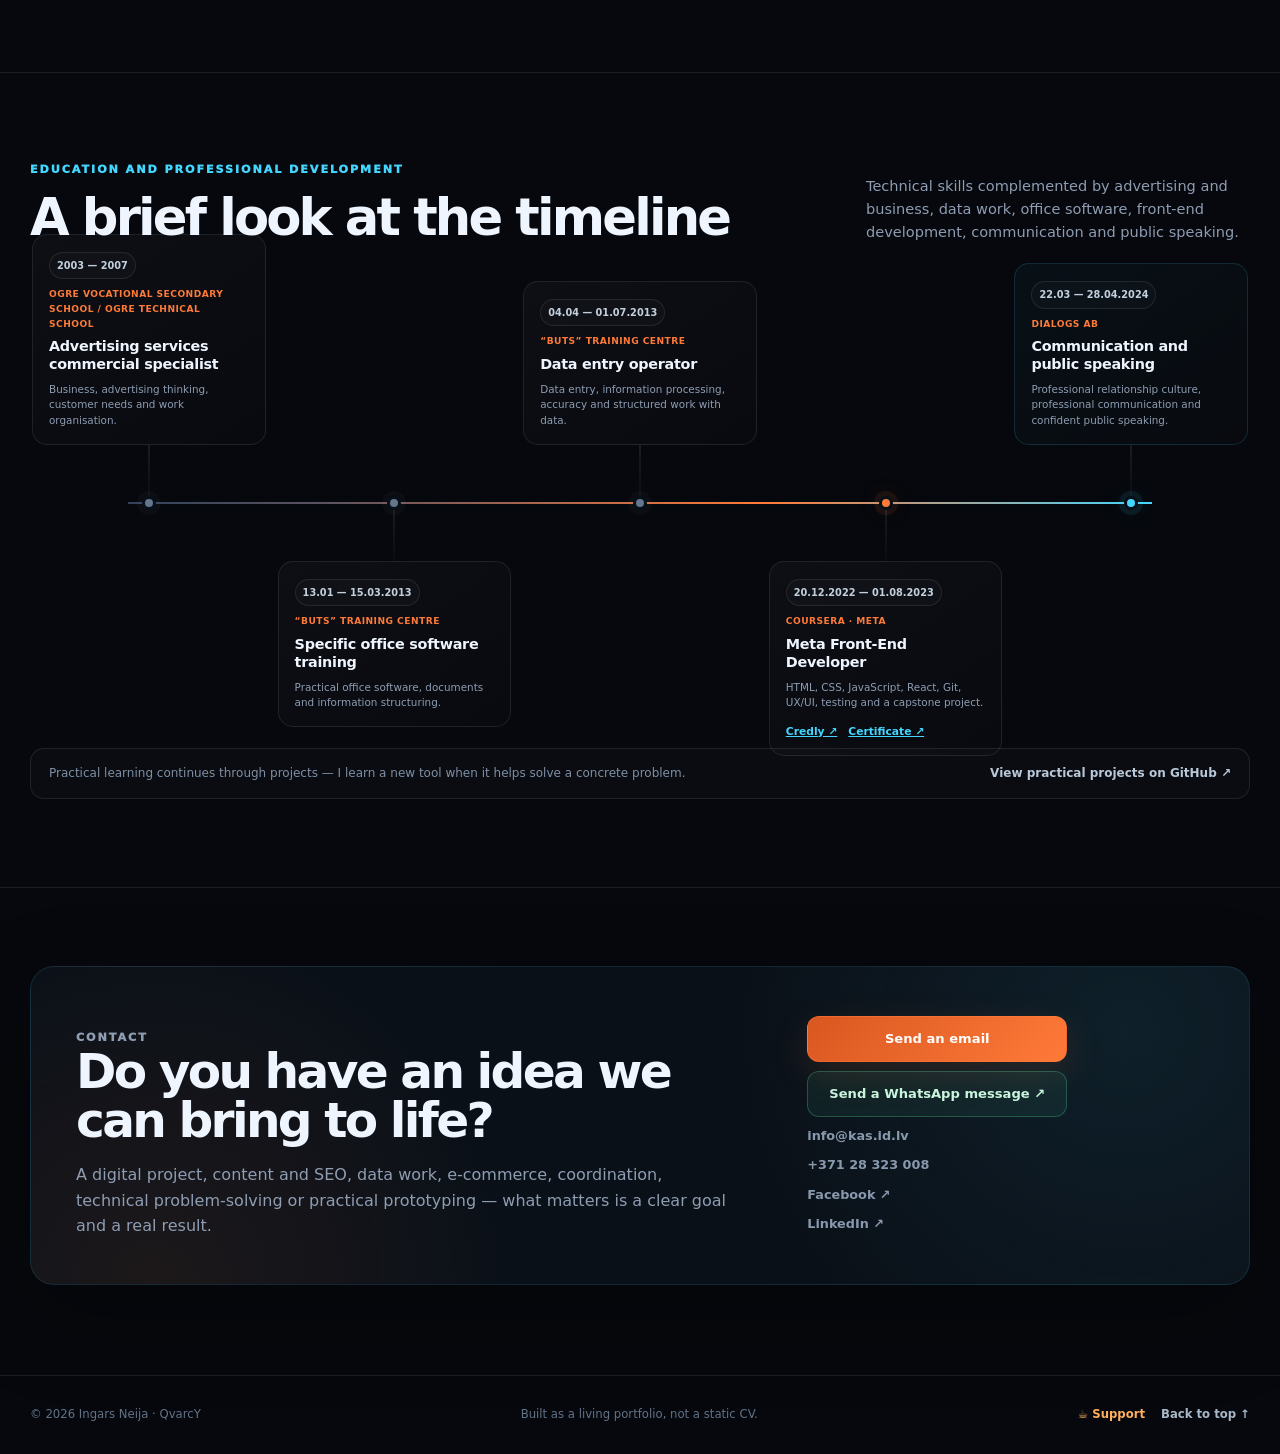
==== commit 0dc2ed4a: "feat: refine open source portfolio" ====
--- a/en/index.html
+++ b/en/index.html
@@ -43,340 +43,431 @@
 <link href="../assets/icons/apple-touch-icon.png" rel="apple-touch-icon" sizes="180x180"/>
 <link href="../favicon.ico" rel="shortcut icon"/>
 <link href="https://kas.id.lv/sitemap.xml" rel="sitemap" type="application/xml"/>
-<script type="application/ld+json">{
-  "@context": "https://schema.org",
-  "@graph": [
-    {
-      "@type": "WebSite",
-      "@id": "https://kas.id.lv/#website",
-      "url": "https://kas.id.lv/",
-      "name": "kas.id.lv",
-      "inLanguage": "en"
-    },
-    {
-      "@type": [
-        "WebPage",
-        "ProfilePage"
-      ],
-      "@id": "https://kas.id.lv/portfolio/en/#webpage",
-      "url": "https://kas.id.lv/portfolio/en/",
-      "name": "Ingars Neija | Digital projects, SEO, content and GitHub",
-      "description": "Ingars Neija portfolio with digital projects, SEO, content creation, e-commerce, public GitHub tools, data analysis, project coordination and practical digital fabrication.",
-      "inLanguage": "en",
-      "isPartOf": {
-        "@id": "https://kas.id.lv/#website"
-      },
-      "primaryImageOfPage": {
-        "@id": "https://kas.id.lv/portfolio/en/#portrait"
-      },
-      "mainEntity": {
-        "@id": "https://kas.id.lv/portfolio/en/#person"
-      },
-      "dateModified": "2026-09-28"
-    },
-    {
-      "@type": "ImageObject",
-      "@id": "https://kas.id.lv/portfolio/en/#portrait",
-      "url": "https://kas.id.lv/portfolio/en/assets/images/ingars-neija.jpg",
-      "contentUrl": "https://kas.id.lv/portfolio/assets/images/ingars-neija.jpg",
-      "caption": "Ingars Neija"
-    },
-    {
-      "@type": "Person",
-      "@id": "https://kas.id.lv/portfolio/en/#person",
-      "name": "Ingars Neija",
-      "alternateName": "QvarcY",
-      "url": "https://kas.id.lv/portfolio/en/",
-      "image": {
-        "@id": "https://kas.id.lv/portfolio/en/#portrait"
-      },
-      "description": "Creator of digital projects, content, SEO, e-commerce and practical solutions with experience in structuring data, processes and client needs.",
-      "jobTitle": "Digital project, content and practical solutions creator",
-      "email": "mailto:info@kas.id.lv",
-      "telephone": "+37128323008",
-      "contactPoint": {
-        "@type": "ContactPoint",
-        "contactType": "professional inquiries",
-        "telephone": "+37128323008",
-        "email": "info@kas.id.lv",
-        "availableLanguage": [
-          "lv",
-          "en"
-        ]
-      },
-      "address": {
-        "@type": "PostalAddress",
-        "addressLocality": "Skrīveri",
-        "addressRegion": "Aizkraukles novads",
-        "addressCountry": "LV"
-      },
-      "sameAs": [
-        "https://www.linkedin.com/in/ingars-neija/",
-        "https://github.com/QvarcY",
-        "https://www.facebook.com/QvarcY",
-        "https://www.tiktok.com/@ingars_craftin",
-        "https://qvarcy.github.io/minecraft-alt-manager/",
-        "https://www.credly.com/badges/28376ec0-ccb4-4216-82e0-293c276e9e8b/public_url",
-        "https://github.com/QvarcY/spriditis",
-        "https://github.com/QvarcY/PrintGuardian",
-        "https://github.com/QvarcY/two-export-comparator"
-      ],
-      "knowsAbout": [
-        "Digitālie projekti",
-        "Tīmekļa sistēmas",
-        "GitHub un publiski programmatūras projekti",
-        "JavaScript un PHP risinājumi",
-        "HTML un CSS",
-        "E-commerce",
-        "PrestaShop",
-        "WordPress",
-        "SEO",
-        "Satura arhitektūra",
-        "Rakstu veidošana",
-        "Copywriting",
-        "Produktu un pakalpojumu apraksti",
-        "Datu ievade un strukturēšana",
-        "Praktiska datu analīze",
-        "Projektu koordinēšana",
-        "Team leadership",
-        "Klientu komunikācija",
-        "Tehniskā problēmu risināšana",
-        "Procesu automatizācija",
-        "Pirmās puses analītika",
-        "3D printing",
-        "FDM prototipēšana",
-        "Laser engraving",
-        "Laser cutting",
-        "LightBurn",
-        "Community building",
-        "Zināšanu apmaiņa",
-        "Python",
-        "TypeScript",
-        "Open source",
-        "Research systems",
-        "Local-first tools",
-        "3MF analysis"
-      ],
-      "worksFor": {
-        "@type": "Organization",
-        "name": "CraftIN",
-        "url": "https://craftin.lv/"
-      },
-      "hasCredential": [
-        {
-          "@type": "EducationalOccupationalCredential",
-          "name": "Meta Front-End Developer Professional Certificate",
-          "credentialCategory": "Professional Certificate",
-          "url": "https://www.credly.com/badges/28376ec0-ccb4-4216-82e0-293c276e9e8b/public_url",
-          "recognizedBy": {
-            "@type": "Organization",
-            "name": "Meta"
-          }
-        },
-        {
-          "@type": "EducationalOccupationalCredential",
-          "name": "Lietišķo attiecību kultūra, sarunu vadīšana un publiskā runa/uzstāšanās",
-          "credentialCategory": "Professional development course",
-          "recognizedBy": {
-            "@type": "Organization",
-            "name": "Dialogs AB"
-          }
-        },
-        {
-          "@type": "EducationalOccupationalCredential",
-          "name": "Datorapmācība – informācijas ievadīšanas operators",
-          "credentialCategory": "Training course",
-          "recognizedBy": {
-            "@type": "Organization",
-            "name": "Mācību centrs Buts"
-          }
-        },
-        {
-          "@type": "EducationalOccupationalCredential",
-          "name": "Datorapmācība specifisku biroja programmu apguvē",
-          "credentialCategory": "Training course",
-          "recognizedBy": {
-            "@type": "Organization",
-            "name": "Mācību centrs Buts"
-          }
-        }
-      ],
-      "alumniOf": {
-        "@type": "EducationalOrganization",
-        "name": "Ogres profesionālā vidusskola"
-      },
-      "subjectOf": {
-        "@type": "NewsArticle",
-        "headline": "Ja vēlies redzēt cilvēku, kurš izmainīs tavu dzīvi uz labo pusi, paskaties spogulī! “CraftIN” — darbnīca, kur sapņi pārvēršas taustāmās lietās",
-        "datePublished": "2026-01-20",
-        "url": "https://staburags.lv/zinas/ja-velies-redzet-cilveku-kurs-izmainis-tavu-dzivi-uz-labo-pusi-paskaties-spoguli-craftin-darbnica-kur-sapni-parversas-taustamas-lietas/",
-        "author": {
-          "@type": "Person",
-          "name": "Ginta Grincēviča"
-        },
-        "publisher": {
-          "@type": "Organization",
-          "name": "Staburags"
-        },
-        "about": {
-          "@id": "https://kas.id.lv/portfolio/en/#person"
-        },
-        "image": "https://staburags.lv/wp-content/uploads/2026/01/bilde-1-24-1024x682.png"
-      }
-    },
-    {
-      "@type": "ItemList",
-      "@id": "https://kas.id.lv/portfolio/en/#digital-projects",
-      "name": "Ingara Neijas atlasītie digitālie projekti",
-      "itemListElement": [
-        {
-          "@type": "ListItem",
-          "position": 1,
-          "item": {
-            "@type": "SoftwareSourceCode",
-            "name": "Sprīdītis",
-            "url": "https://github.com/QvarcY/spriditis",
-            "description": "A configurable market-research crawler and AI-assisted research engine with Research Memory, evidence provenance, change detection and adaptive crawling.",
-            "creator": {
-              "@id": "https://kas.id.lv/portfolio/en/#person"
-            },
-            "codeRepository": "https://github.com/QvarcY/spriditis",
-            "programmingLanguage": [
-              "Python"
-            ]
-          }
-        },
-        {
-          "@type": "ListItem",
-          "position": 2,
-          "item": {
-            "@type": "SoftwareSourceCode",
-            "name": "PrintGuardian",
-            "url": "https://github.com/QvarcY/PrintGuardian",
-            "description": "A local-first Windows 3MF pre-flight inspector for Bambu Studio and OrcaSlicer projects with attention-point analysis, profile comparison and verified export.",
-            "creator": {
-              "@id": "https://kas.id.lv/portfolio/en/#person"
-            },
-            "codeRepository": "https://github.com/QvarcY/PrintGuardian",
-            "programmingLanguage": [
-              "TypeScript"
-            ]
-          }
-        },
-        {
-          "@type": "ListItem",
-          "position": 3,
-          "item": {
-            "@type": "SoftwareSourceCode",
-            "name": "Two-Export Comparator",
-            "url": "https://github.com/QvarcY/two-export-comparator",
-            "description": "A privacy-first browser tool for locally comparing two CSV/TSV exports with automatic mapping and a Visual Diff.",
-            "creator": {
-              "@id": "https://kas.id.lv/portfolio/en/#person"
-            },
-            "codeRepository": "https://github.com/QvarcY/two-export-comparator",
-            "programmingLanguage": [
-              "JavaScript"
-            ]
-          }
-        },
-        {
-          "@type": "ListItem",
-          "position": 4,
-          "item": {
-            "@type": "CreativeWork",
-            "name": "LaserLearn",
-            "url": "https://laserlearn.craftin.lv/",
-            "description": "LightBurn un lāzergravēšanas mācību, uzziņu, diagnostikas un praktisko rīku platforma.",
-            "creator": {
-              "@id": "https://kas.id.lv/portfolio/en/#person"
-            }
-          }
-        },
-        {
-          "@type": "ListItem",
-          "position": 5,
-          "item": {
-            "@type": "WebSite",
-            "name": "CraftIN.lv",
-            "url": "https://craftin.lv/",
-            "description": "Personalizētu izstrādājumu internetveikals un mājas darbnīcas digitālā vide.",
-            "creator": {
-              "@id": "https://kas.id.lv/portfolio/en/#person"
-            }
-          }
-        },
-        {
-          "@type": "ListItem",
-          "position": 6,
-          "item": {
-            "@type": "SoftwareApplication",
-            "name": "Mans Meistars",
-            "url": "https://re.id.lv/",
-            "applicationCategory": "BusinessApplication",
-            "operatingSystem": "Web",
-            "description": "Modulāra ražošanas vadības sistēma izejvielām, receptēm, testiem, partijām, dokumentiem, etiķetēm un izsekojamībai.",
-            "creator": {
-              "@id": "https://kas.id.lv/portfolio/en/#person"
-            }
-          }
-        },
-        {
-          "@type": "ListItem",
-          "position": 7,
-          "item": {
-            "@type": "WebSite",
-            "name": "kas.id.lv",
-            "url": "https://kas.id.lv/",
-            "description": "Personīgā projektu, rakstu, SEO eksperimentu un tehnisko ideju publicēšanas platforma.",
-            "creator": {
-              "@id": "https://kas.id.lv/portfolio/en/#person"
-            }
-          }
-        },
-        {
-          "@type": "ListItem",
-          "position": 8,
-          "item": {
-            "@type": "SoftwareSourceCode",
-            "name": "Minecraft ALT Manager",
-            "url": "https://github.com/QvarcY/minecraft-alt-manager",
-            "codeRepository": "https://github.com/QvarcY/minecraft-alt-manager",
-            "programmingLanguage": [
-              "JavaScript",
-              "PowerShell"
-            ],
-            "description": "Windows rīks Minecraft Java Edition ALT kontu profiliem, konfigurējamiem automatizācijas workflow, AFK un reconnect plūsmām.",
-            "creator": {
-              "@id": "https://kas.id.lv/portfolio/en/#person"
-            }
-          }
-        },
-        {
-          "@type": "ListItem",
-          "position": 9,
-          "item": {
-            "@type": "SoftwareSourceCode",
-            "name": "CraftIN Visitor Journey",
-            "url": "https://github.com/QvarcY/prestashop-8-visitor-journey-tracker",
-            "codeRepository": "https://github.com/QvarcY/prestashop-8-visitor-journey-tracker",
-            "programmingLanguage": [
-              "PHP",
-              "JavaScript"
-            ],
-            "description": "Pirmās puses apmeklētāju ceļa analītikas modulis PrestaShop 8 ar avotu, landing page, sesijas ceļa un izvēles klienta sasaistes analīzi.",
-            "creator": {
-              "@id": "https://kas.id.lv/portfolio/en/#person"
-            }
-          }
-        }
-      ]
-    }
-  ]
-}</script>
+<script type="application/ld+json">
+{
+    "@context":  "https://schema.org",
+    "@graph":  [
+                   {
+                       "@type":  "WebSite",
+                       "@id":  "https://kas.id.lv/#website",
+                       "url":  "https://kas.id.lv/",
+                       "name":  "kas.id.lv",
+                       "inLanguage":  "en"
+                   },
+                   {
+                       "@type":  [
+                                     "WebPage",
+                                     "ProfilePage"
+                                 ],
+                       "@id":  "https://kas.id.lv/portfolio/en/#webpage",
+                       "url":  "https://kas.id.lv/portfolio/en/",
+                       "name":  "Ingars Neija | Digital projects, SEO, content and GitHub",
+                       "description":  "Ingars Neija portfolio with digital projects, SEO, content creation, e-commerce, public GitHub tools, data analysis, project coordination and practical digital fabrication.",
+                       "inLanguage":  "en",
+                       "isPartOf":  {
+                                        "@id":  "https://kas.id.lv/#website"
+                                    },
+                       "primaryImageOfPage":  {
+                                                  "@id":  "https://kas.id.lv/portfolio/en/#portrait"
+                                              },
+                       "mainEntity":  {
+                                          "@id":  "https://kas.id.lv/portfolio/en/#person"
+                                      },
+                       "dateModified":  "2026-10-02"
+                   },
+                   {
+                       "@type":  "ImageObject",
+                       "@id":  "https://kas.id.lv/portfolio/en/#portrait",
+                       "url":  "https://kas.id.lv/portfolio/en/assets/images/ingars-neija.jpg",
+                       "contentUrl":  "https://kas.id.lv/portfolio/assets/images/ingars-neija.jpg",
+                       "caption":  "Ingars Neija"
+                   },
+                   {
+                       "@type":  "Person",
+                       "@id":  "https://kas.id.lv/portfolio/en/#person",
+                       "name":  "Ingars Neija",
+                       "alternateName":  "QvarcY",
+                       "url":  "https://kas.id.lv/portfolio/en/",
+                       "image":  {
+                                     "@id":  "https://kas.id.lv/portfolio/en/#portrait"
+                                 },
+                       "description":  "Creator of digital projects, content, SEO, e-commerce and practical solutions with experience in structuring data, processes and client needs.",
+                       "jobTitle":  "Digital project, content and practical solutions creator",
+                       "email":  "mailto:info@kas.id.lv",
+                       "telephone":  "+37128323008",
+                       "contactPoint":  {
+                                            "@type":  "ContactPoint",
+                                            "contactType":  "professional inquiries",
+                                            "telephone":  "+37128323008",
+                                            "email":  "info@kas.id.lv",
+                                            "availableLanguage":  [
+                                                                      "lv",
+                                                                      "en"
+                                                                  ]
+                                        },
+                       "address":  {
+                                       "@type":  "PostalAddress",
+                                       "addressLocality":  "Skrīveri",
+                                       "addressRegion":  "Aizkraukles novads",
+                                       "addressCountry":  "LV"
+                                   },
+                       "sameAs":  [
+                                      "https://www.linkedin.com/in/ingars-neija/",
+                                      "https://github.com/QvarcY",
+                                      "https://www.facebook.com/QvarcY",
+                                      "https://www.tiktok.com/@ingars_craftin",
+                                      "https://qvarcy.github.io/minecraft-alt-manager/",
+                                      "https://www.credly.com/badges/28376ec0-ccb4-4216-82e0-293c276e9e8b/public_url",
+                                      "https://github.com/QvarcY/spriditis",
+                                      "https://github.com/QvarcY/PrintGuardian",
+                                      "https://github.com/QvarcY/two-export-comparator"
+                                  ],
+                       "knowsAbout":  [
+                                          "Digitālie projekti",
+                                          "Tīmekļa sistēmas",
+                                          "GitHub un publiski programmatūras projekti",
+                                          "JavaScript un PHP risinājumi",
+                                          "HTML un CSS",
+                                          "E-commerce",
+                                          "PrestaShop",
+                                          "WordPress",
+                                          "SEO",
+                                          "Satura arhitektūra",
+                                          "Rakstu veidošana",
+                                          "Copywriting",
+                                          "Produktu un pakalpojumu apraksti",
+                                          "Datu ievade un strukturēšana",
+                                          "Praktiska datu analīze",
+                                          "Projektu koordinēšana",
+                                          "Team leadership",
+                                          "Klientu komunikācija",
+                                          "Tehniskā problēmu risināšana",
+                                          "Procesu automatizācija",
+                                          "Pirmās puses analītika",
+                                          "3D printing",
+                                          "FDM prototipēšana",
+                                          "Laser engraving",
+                                          "Laser cutting",
+                                          "LightBurn",
+                                          "Community building",
+                                          "Zināšanu apmaiņa",
+                                          "Python",
+                                          "TypeScript",
+                                          "Open source",
+                                          "Research systems",
+                                          "Local-first tools",
+                                          "3MF analysis"
+                                      ],
+                       "worksFor":  {
+                                        "@type":  "Organization",
+                                        "name":  "CraftIN",
+                                        "url":  "https://craftin.lv/"
+                                    },
+                       "hasCredential":  [
+                                             {
+                                                 "@type":  "EducationalOccupationalCredential",
+                                                 "name":  "Meta Front-End Developer Professional Certificate",
+                                                 "credentialCategory":  "Professional Certificate",
+                                                 "url":  "https://www.credly.com/badges/28376ec0-ccb4-4216-82e0-293c276e9e8b/public_url",
+                                                 "recognizedBy":  {
+                                                                      "@type":  "Organization",
+                                                                      "name":  "Meta"
+                                                                  }
+                                             },
+                                             {
+                                                 "@type":  "EducationalOccupationalCredential",
+                                                 "name":  "Lietišķo attiecību kultūra, sarunu vadīšana un publiskā runa/uzstāšanās",
+                                                 "credentialCategory":  "Professional development course",
+                                                 "recognizedBy":  {
+                                                                      "@type":  "Organization",
+                                                                      "name":  "Dialogs AB"
+                                                                  }
+                                             },
+                                             {
+                                                 "@type":  "EducationalOccupationalCredential",
+                                                 "name":  "Datorapmācība – informācijas ievadīšanas operators",
+                                                 "credentialCategory":  "Training course",
+                                                 "recognizedBy":  {
+                                                                      "@type":  "Organization",
+                                                                      "name":  "Mācību centrs Buts"
+                                                                  }
+                                             },
+                                             {
+                                                 "@type":  "EducationalOccupationalCredential",
+                                                 "name":  "Datorapmācība specifisku biroja programmu apguvē",
+                                                 "credentialCategory":  "Training course",
+                                                 "recognizedBy":  {
+                                                                      "@type":  "Organization",
+                                                                      "name":  "Mācību centrs Buts"
+                                                                  }
+                                             }
+                                         ],
+                       "alumniOf":  {
+                                        "@type":  "EducationalOrganization",
+                                        "name":  "Ogres profesionālā vidusskola"
+                                    },
+                       "subjectOf":  {
+                                         "@type":  "NewsArticle",
+                                         "headline":  "Ja vēlies redzēt cilvēku, kurš izmainīs tavu dzīvi uz labo pusi, paskaties spogulī! “CraftIN” — darbnīca, kur sapņi pārvēršas taustāmās lietās",
+                                         "datePublished":  "2026-01-20",
+                                         "url":  "https://staburags.lv/zinas/ja-velies-redzet-cilveku-kurs-izmainis-tavu-dzivi-uz-labo-pusi-paskaties-spoguli-craftin-darbnica-kur-sapni-parversas-taustamas-lietas/",
+                                         "author":  {
+                                                        "@type":  "Person",
+                                                        "name":  "Ginta Grincēviča"
+                                                    },
+                                         "publisher":  {
+                                                           "@type":  "Organization",
+                                                           "name":  "Staburags"
+                                                       },
+                                         "about":  {
+                                                       "@id":  "https://kas.id.lv/portfolio/en/#person"
+                                                   },
+                                         "image":  "https://staburags.lv/wp-content/uploads/2026/01/bilde-1-24-1024x682.png"
+                                     }
+                   },
+                   {
+                       "@type":  "ItemList",
+                       "@id":  "https://kas.id.lv/portfolio/en/#digital-projects",
+                       "name":  "Selected digital projects by Ingars Neija",
+                       "itemListElement":  [
+                                               {
+                                                   "@type":  "ListItem",
+                                                   "position":  1,
+                                                   "item":  {
+                                                                "@type":  "SoftwareSourceCode",
+                                                                "name":  "Sprīdītis",
+                                                                "url":  "https://github.com/QvarcY/spriditis",
+                                                                "description":  "A configurable market-research crawler and AI-assisted research engine with Research Memory, evidence provenance, change detection and adaptive crawling.",
+                                                                "creator":  {
+                                                                                "@id":  "https://kas.id.lv/portfolio/en/#person"
+                                                                            },
+                                                                "codeRepository":  "https://github.com/QvarcY/spriditis",
+                                                                "programmingLanguage":  [
+                                                                                            "Python"
+                                                                                        ]
+                                                            }
+                                               },
+                                               {
+                                                   "@type":  "ListItem",
+                                                   "position":  2,
+                                                   "item":  {
+                                                                "@type":  "SoftwareSourceCode",
+                                                                "name":  "PrintGuardian",
+                                                                "url":  "https://github.com/QvarcY/PrintGuardian",
+                                                                "description":  "A local-first Windows 3MF pre-flight inspector for Bambu Studio and OrcaSlicer projects with attention-point analysis, profile comparison and verified export.",
+                                                                "creator":  {
+                                                                                "@id":  "https://kas.id.lv/portfolio/en/#person"
+                                                                            },
+                                                                "codeRepository":  "https://github.com/QvarcY/PrintGuardian",
+                                                                "programmingLanguage":  [
+                                                                                            "TypeScript"
+                                                                                        ]
+                                                            }
+                                               },
+                                               {
+                                                   "@type":  "ListItem",
+                                                   "position":  3,
+                                                   "item":  {
+                                                                "@type":  "SoftwareSourceCode",
+                                                                "name":  "Two-Export Comparator",
+                                                                "url":  "https://github.com/QvarcY/two-export-comparator",
+                                                                "description":  "A privacy-first browser tool for locally comparing two CSV/TSV exports with automatic mapping and a Visual Diff.",
+                                                                "creator":  {
+                                                                                "@id":  "https://kas.id.lv/portfolio/en/#person"
+                                                                            },
+                                                                "codeRepository":  "https://github.com/QvarcY/two-export-comparator",
+                                                                "programmingLanguage":  [
+                                                                                            "JavaScript"
+                                                                                        ]
+                                                            }
+                                               },
+                                               {
+                                                   "@type":  "ListItem",
+                                                   "position":  4,
+                                                   "item":  {
+                                                                "@type":  "CreativeWork",
+                                                                "name":  "LaserLearn",
+                                                                "url":  "https://laserlearn.craftin.lv/",
+                                                                "description":  "LightBurn un lāzergravēšanas mācību, uzziņu, diagnostikas un praktisko rīku platforma.",
+                                                                "creator":  {
+                                                                                "@id":  "https://kas.id.lv/portfolio/en/#person"
+                                                                            }
+                                                            }
+                                               },
+                                               {
+                                                   "@type":  "ListItem",
+                                                   "position":  5,
+                                                   "item":  {
+                                                                "@type":  "WebSite",
+                                                                "name":  "CraftIN.lv",
+                                                                "url":  "https://craftin.lv/",
+                                                                "description":  "Personalizētu izstrādājumu internetveikals un mājas darbnīcas digitālā vide.",
+                                                                "creator":  {
+                                                                                "@id":  "https://kas.id.lv/portfolio/en/#person"
+                                                                            }
+                                                            }
+                                               },
+                                               {
+                                                   "@type":  "ListItem",
+                                                   "position":  6,
+                                                   "item":  {
+                                                                "@type":  "SoftwareApplication",
+                                                                "name":  "Mans Meistars",
+                                                                "url":  "https://re.id.lv/",
+                                                                "applicationCategory":  "BusinessApplication",
+                                                                "operatingSystem":  "Web",
+                                                                "description":  "Modulāra ražošanas vadības sistēma izejvielām, receptēm, testiem, partijām, dokumentiem, etiķetēm un izsekojamībai.",
+                                                                "creator":  {
+                                                                                "@id":  "https://kas.id.lv/portfolio/en/#person"
+                                                                            }
+                                                            }
+                                               },
+                                               {
+                                                   "@type":  "ListItem",
+                                                   "position":  7,
+                                                   "item":  {
+                                                                "@type":  "WebSite",
+                                                                "name":  "kas.id.lv",
+                                                                "url":  "https://kas.id.lv/",
+                                                                "description":  "Personīgā projektu, rakstu, SEO eksperimentu un tehnisko ideju publicēšanas platforma.",
+                                                                "creator":  {
+                                                                                "@id":  "https://kas.id.lv/portfolio/en/#person"
+                                                                            }
+                                                            }
+                                               },
+                                               {
+                                                   "@type":  "ListItem",
+                                                   "position":  8,
+                                                   "item":  {
+                                                                "@type":  "SoftwareSourceCode",
+                                                                "name":  "Minecraft ALT Manager",
+                                                                "url":  "https://github.com/QvarcY/minecraft-alt-manager",
+                                                                "codeRepository":  "https://github.com/QvarcY/minecraft-alt-manager",
+                                                                "programmingLanguage":  [
+                                                                                            "JavaScript",
+                                                                                            "PowerShell"
+                                                                                        ],
+                                                                "description":  "Windows rīks Minecraft Java Edition ALT kontu profiliem, konfigurējamiem automatizācijas workflow, AFK un reconnect plūsmām.",
+                                                                "creator":  {
+                                                                                "@id":  "https://kas.id.lv/portfolio/en/#person"
+                                                                            }
+                                                            }
+                                               },
+                                               {
+                                                   "@type":  "ListItem",
+                                                   "position":  9,
+                                                   "item":  {
+                                                                "@type":  "SoftwareSourceCode",
+                                                                "name":  "CraftIN Visitor Journey",
+                                                                "url":  "https://github.com/QvarcY/prestashop-8-visitor-journey-tracker",
+                                                                "codeRepository":  "https://github.com/QvarcY/prestashop-8-visitor-journey-tracker",
+                                                                "programmingLanguage":  [
+                                                                                            "PHP",
+                                                                                            "JavaScript"
+                                                                                        ],
+                                                                "description":  "Pirmās puses apmeklētāju ceļa analītikas modulis PrestaShop 8 ar avotu, landing page, sesijas ceļa un izvēles klienta sasaistes analīzi.",
+                                                                "creator":  {
+                                                                                "@id":  "https://kas.id.lv/portfolio/en/#person"
+                                                                            }
+                                                            }
+                                               },
+                                               {
+                                                   "@type":  "ListItem",
+                                                   "position":  10,
+                                                   "item":  {
+                                                                "@type":  "SoftwareSourceCode",
+                                                                "name":  "LatNe",
+                                                                "url":  "https://github.com/QvarcY/LatNe",
+                                                                "codeRepository":  "https://github.com/QvarcY/LatNe",
+                                                                "programmingLanguage":  [
+                                                                                            "HTML",
+                                                                                            "TypeScript"
+                                                                                        ],
+                                                                "description":  "An independent programming language designed around Latvian syntax, terminology and supporting language-development tools.",
+                                                                "creator":  {
+                                                                                "@id":  "https://kas.id.lv/portfolio/en/#person"
+                                                                            }
+                                                            }
+                                               },
+                                               {
+                                                   "@type":  "ListItem",
+                                                   "position":  11,
+                                                   "item":  {
+                                                                "@type":  "SoftwareSourceCode",
+                                                                "name":  "Work Schedule Manager",
+                                                                "url":  "https://github.com/QvarcY/work-schedule-manager",
+                                                                "codeRepository":  "https://github.com/QvarcY/work-schedule-manager",
+                                                                "programmingLanguage":  [
+                                                                                            "PHP",
+                                                                                            "JavaScript"
+                                                                                        ],
+                                                                "description":  "A self-hosted employee scheduling application with an installer, user management, LV/EN translations and MariaDB storage.",
+                                                                "creator":  {
+                                                                                "@id":  "https://kas.id.lv/portfolio/en/#person"
+                                                                            }
+                                                            }
+                                               },
+                                               {
+                                                   "@type":  "ListItem",
+                                                   "position":  12,
+                                                   "item":  {
+                                                                "@type":  "SoftwareSourceCode",
+                                                                "name":  "Minecraft OneBlock AutoToolSwitcher",
+                                                                "url":  "https://github.com/QvarcY/minecraft-oneblock-autotoolswitcher",
+                                                                "codeRepository":  "https://github.com/QvarcY/minecraft-oneblock-autotoolswitcher",
+                                                                "programmingLanguage":  [
+                                                                                            "Java"
+                                                                                        ],
+                                                                "description":  "A client-side Fabric mod for Minecraft OneBlock that automatically selects the best tool for the block being mined.",
+                                                                "creator":  {
+                                                                                "@id":  "https://kas.id.lv/portfolio/en/#person"
+                                                                            }
+                                                            }
+                                               },
+                                               {
+                                                   "@type":  "ListItem",
+                                                   "position":  13,
+                                                   "item":  {
+                                                                "@type":  "SoftwareSourceCode",
+                                                                "name":  "PrestaShop Meta Pixel Bridge",
+                                                                "url":  "https://github.com/QvarcY/prestashop-meta-pixel-bridge",
+                                                                "codeRepository":  "https://github.com/QvarcY/prestashop-meta-pixel-bridge",
+                                                                "programmingLanguage":  [
+                                                                                            "PHP",
+                                                                                            "JavaScript"
+                                                                                        ],
+                                                                "description":  "A privacy-aware Meta Pixel integration for PrestaShop 8 with consent gating and e-commerce events without a SaaS subscription.",
+                                                                "creator":  {
+                                                                                "@id":  "https://kas.id.lv/portfolio/en/#person"
+                                                                            }
+                                                            }
+                                               },
+                                               {
+                                                   "@type":  "ListItem",
+                                                   "position":  14,
+                                                   "item":  {
+                                                                "@type":  "SoftwareSourceCode",
+                                                                "name":  "SolXy",
+                                                                "url":  "https://github.com/QvarcY/SolXy",
+                                                                "codeRepository":  "https://github.com/QvarcY/SolXy",
+                                                                "programmingLanguage":  [
+                                                                                            "HTML",
+                                                                                            "CSS"
+                                                                                        ],
+                                                                "description":  "An interactive Solar System project with dedicated planet, moon and data pages built with pure HTML and CSS.",
+                                                                "creator":  {
+                                                                                "@id":  "https://kas.id.lv/portfolio/en/#person"
+                                                                            }
+                                                            }
+                                               }
+                                           ]
+                   }
+               ]
+}
+</script>
 <script>document.documentElement.classList.add('js');</script>
-<link href="../assets/css/portfolio.css?v=20261002-v15" rel="stylesheet"/>
-<script defer="" src="../assets/js/portfolio.js?v=20261002-v15"></script>
+<link href="../assets/css/portfolio.css?v=20261002-v16" rel="stylesheet"/>
+<script defer="" src="../assets/js/portfolio.js?v=20261002-v16"></script>
 </head>
 <body>
 <div aria-hidden="true" class="top-anchor" id="top"></div>
@@ -598,7 +689,7 @@
 <div>
 <div class="project-kicker"><span class="repo-badge">Merged PR</span><span>GitHub · external projects</span></div>
 <h4>Merged contributions</h4>
-<p><strong class="contribution-count" data-contribution-count>—</strong> merged PRs in projects owned by others.</p>
+<p><strong class="contribution-count" data-contribution-count>—</strong> merged PRs total · showing the 5 latest.</p>
 </div>
 <a class="text-link contribution-all-link" href="https://github.com/search?q=is%3Apr+author%3AQvarcY+is%3Amerged+-user%3AQvarcY&amp;type=pullrequests" rel="external noopener noreferrer" target="_blank">View on GitHub ↗</a>
 </div>
@@ -616,7 +707,7 @@
 </div>
 </article>
 
-<article class="repo-card repo-compact glow-card reveal"><div><div class="project-kicker"><span class="repo-badge">GitHub</span><span>Public work history</span></div><h4>More projects and contribution history</h4><p>Repositories, releases, issues, pull requests and practical experiments in one place.</p></div><a class="button button-secondary" href="https://github.com/QvarcY" rel="external me noopener noreferrer" target="_blank">All GitHub projects ↗</a></article>
+
 </div>
 </section>
 <section aria-labelledby="workshop-title" class="work-chapter" id="darbnicas-darbi">
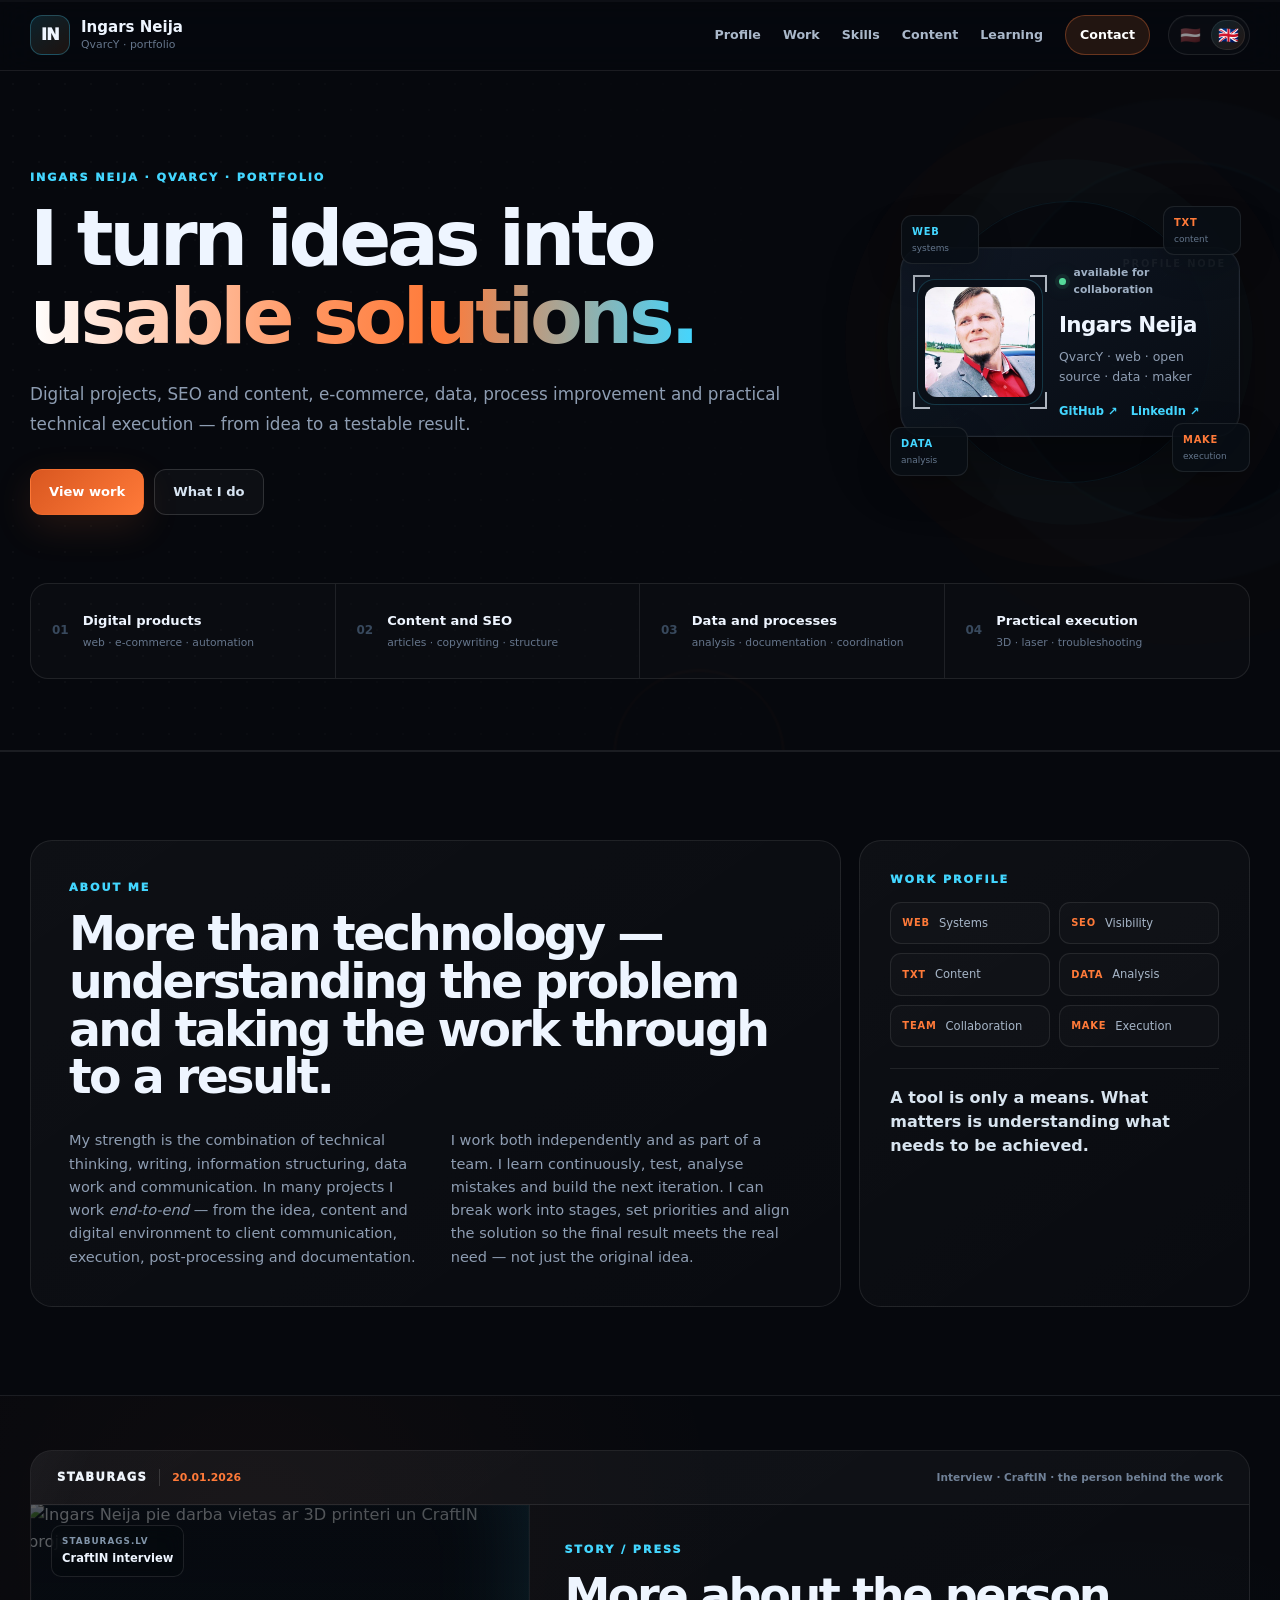
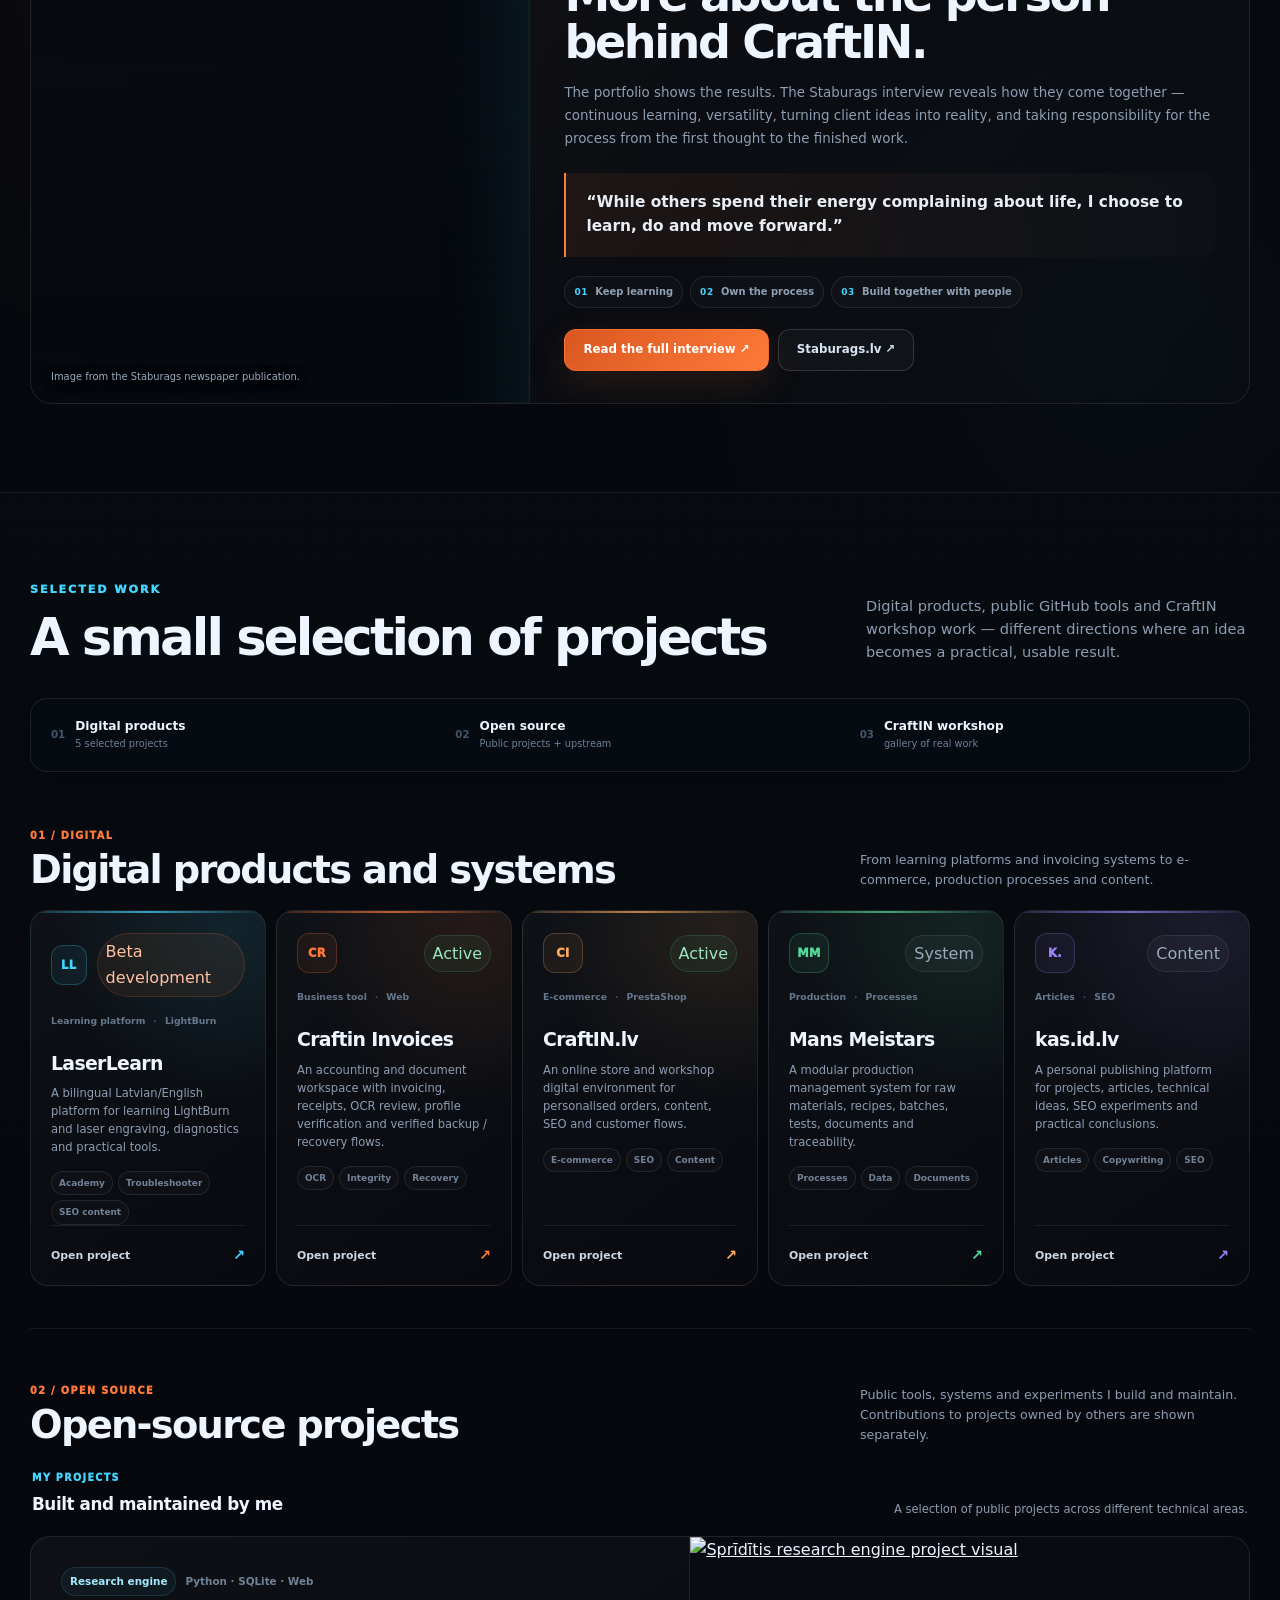
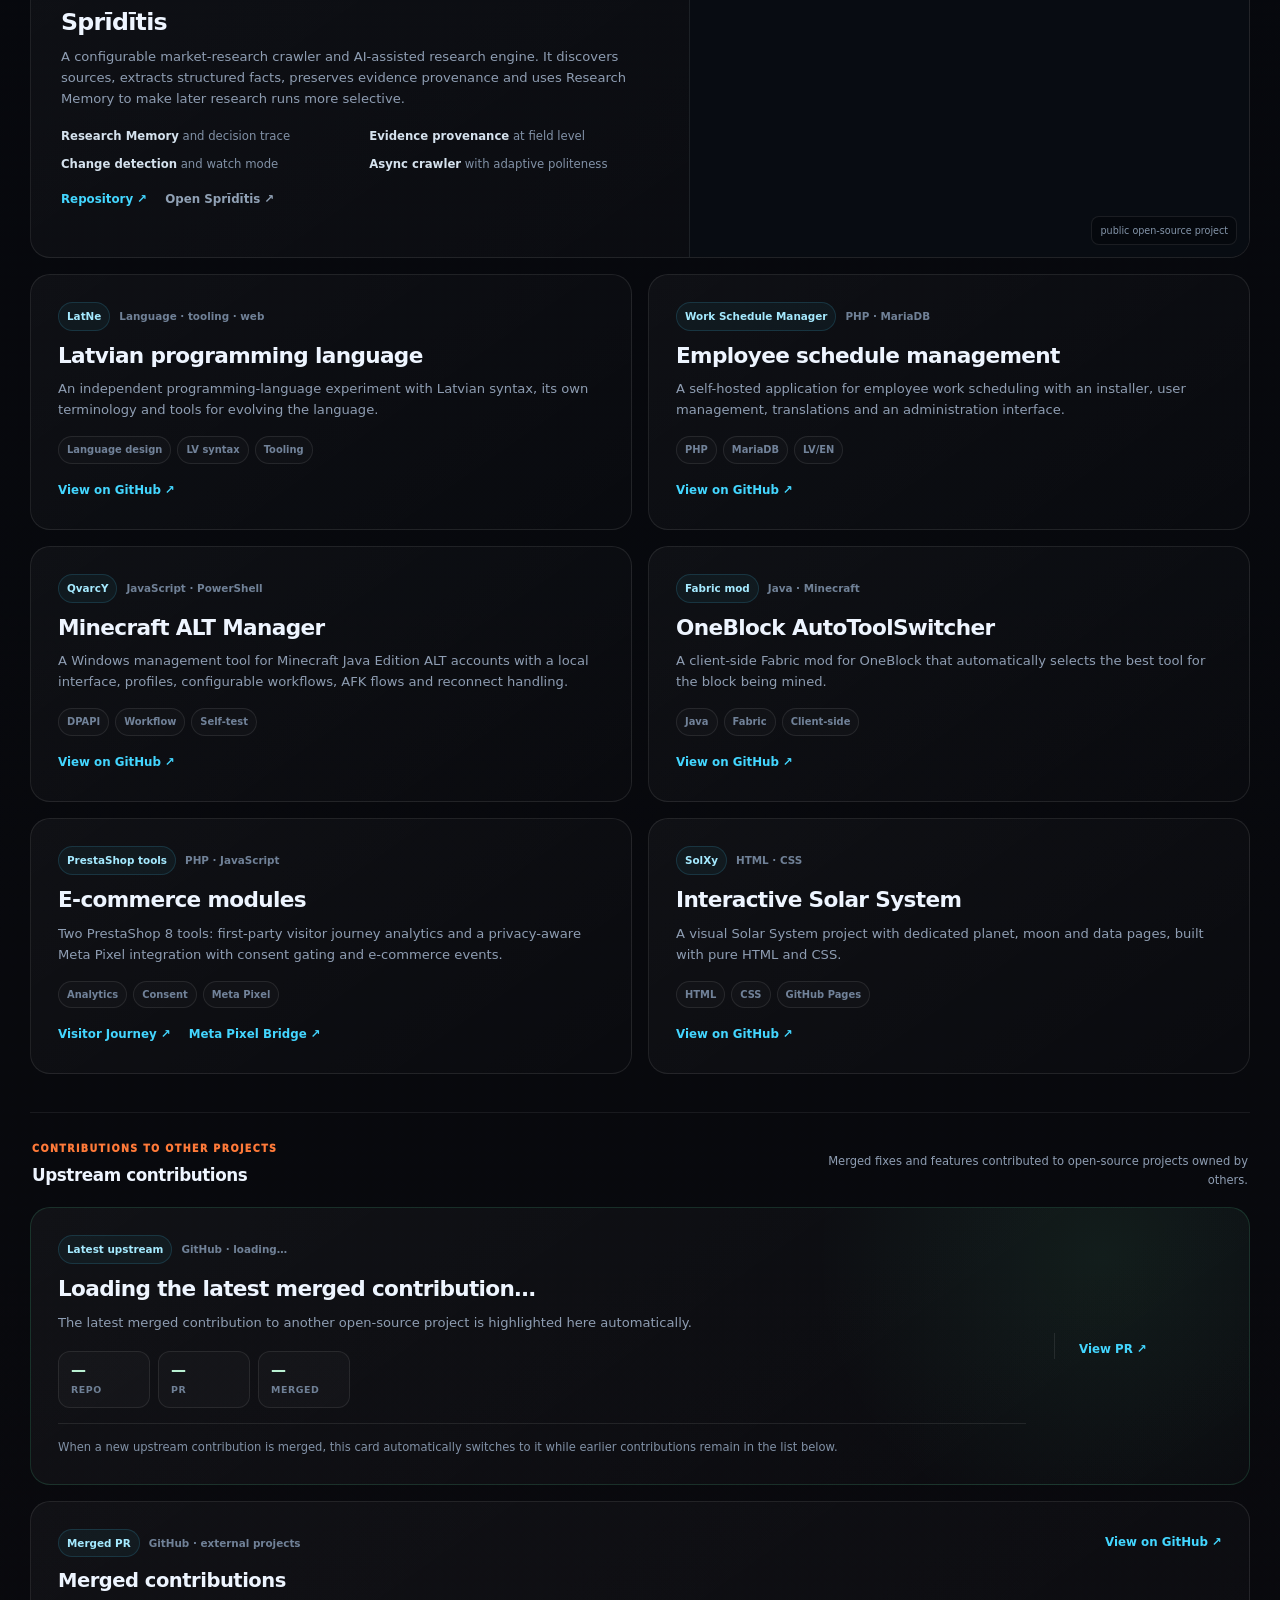
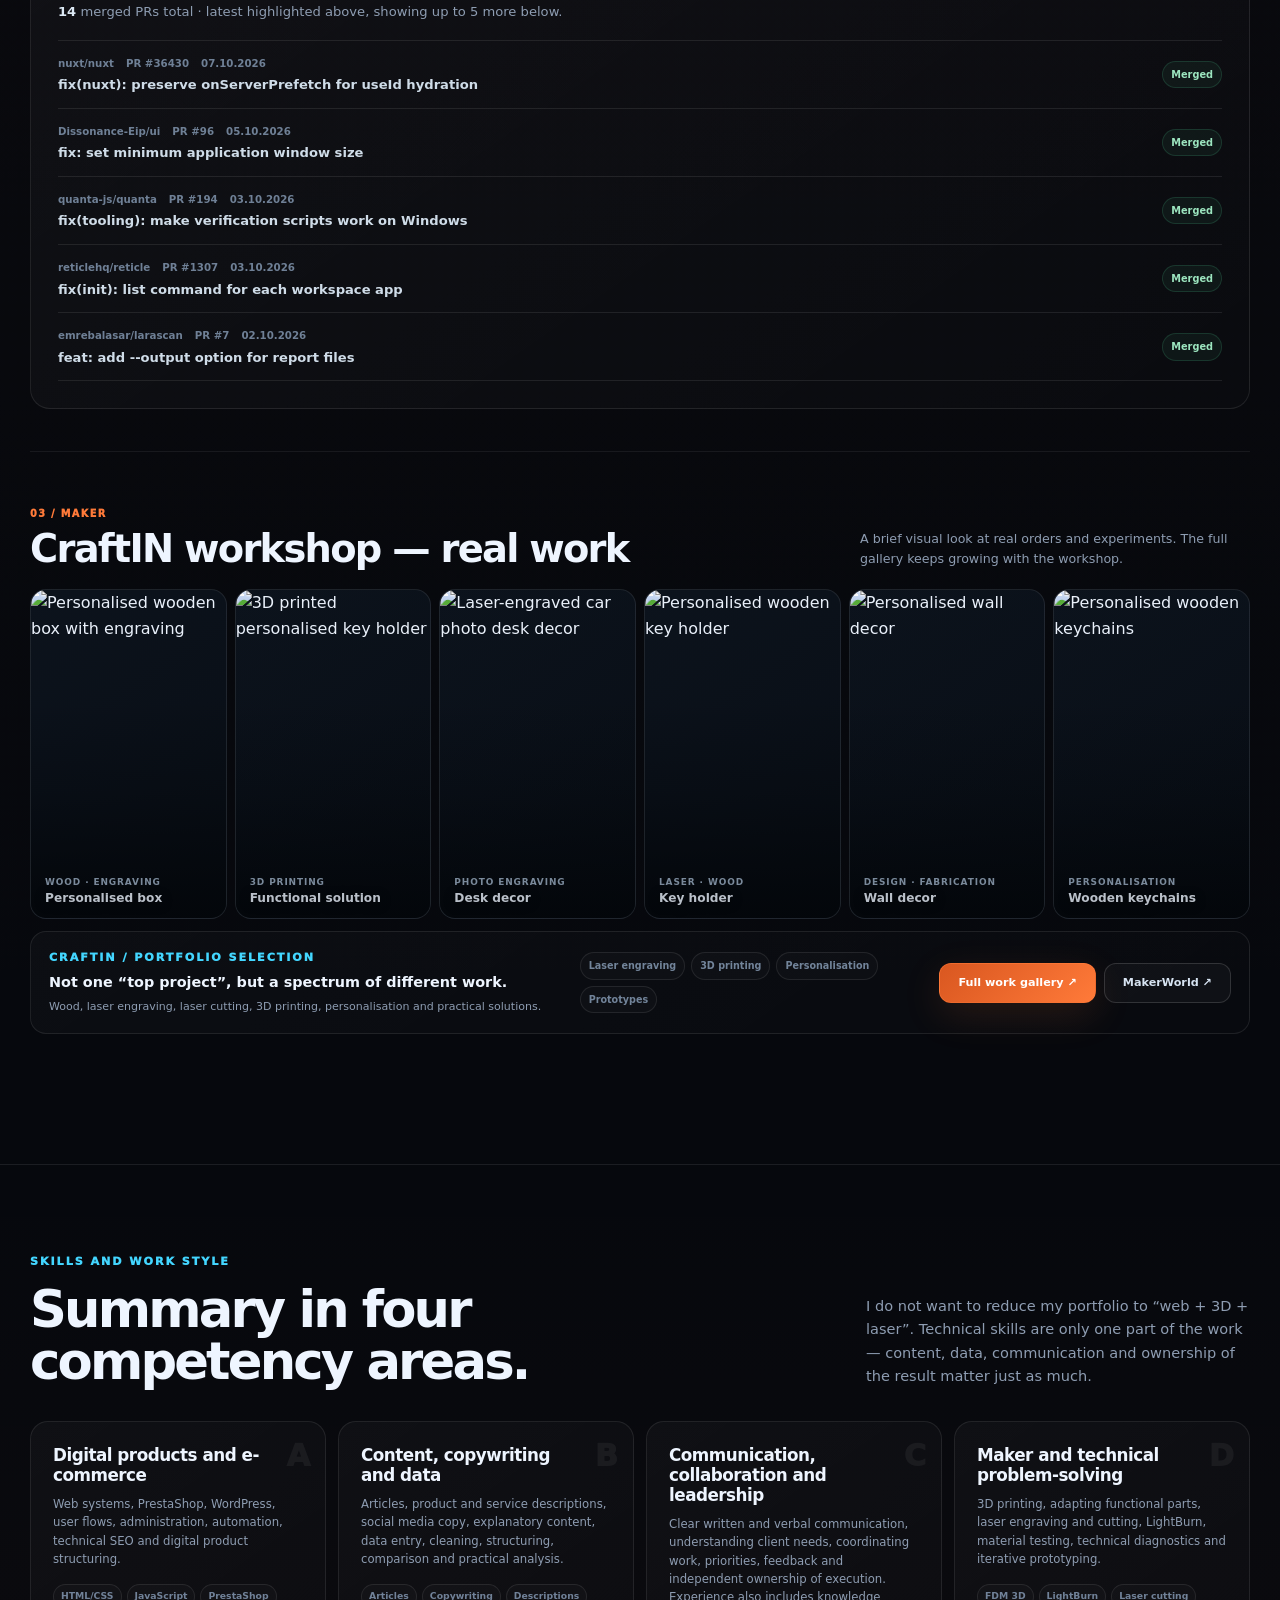
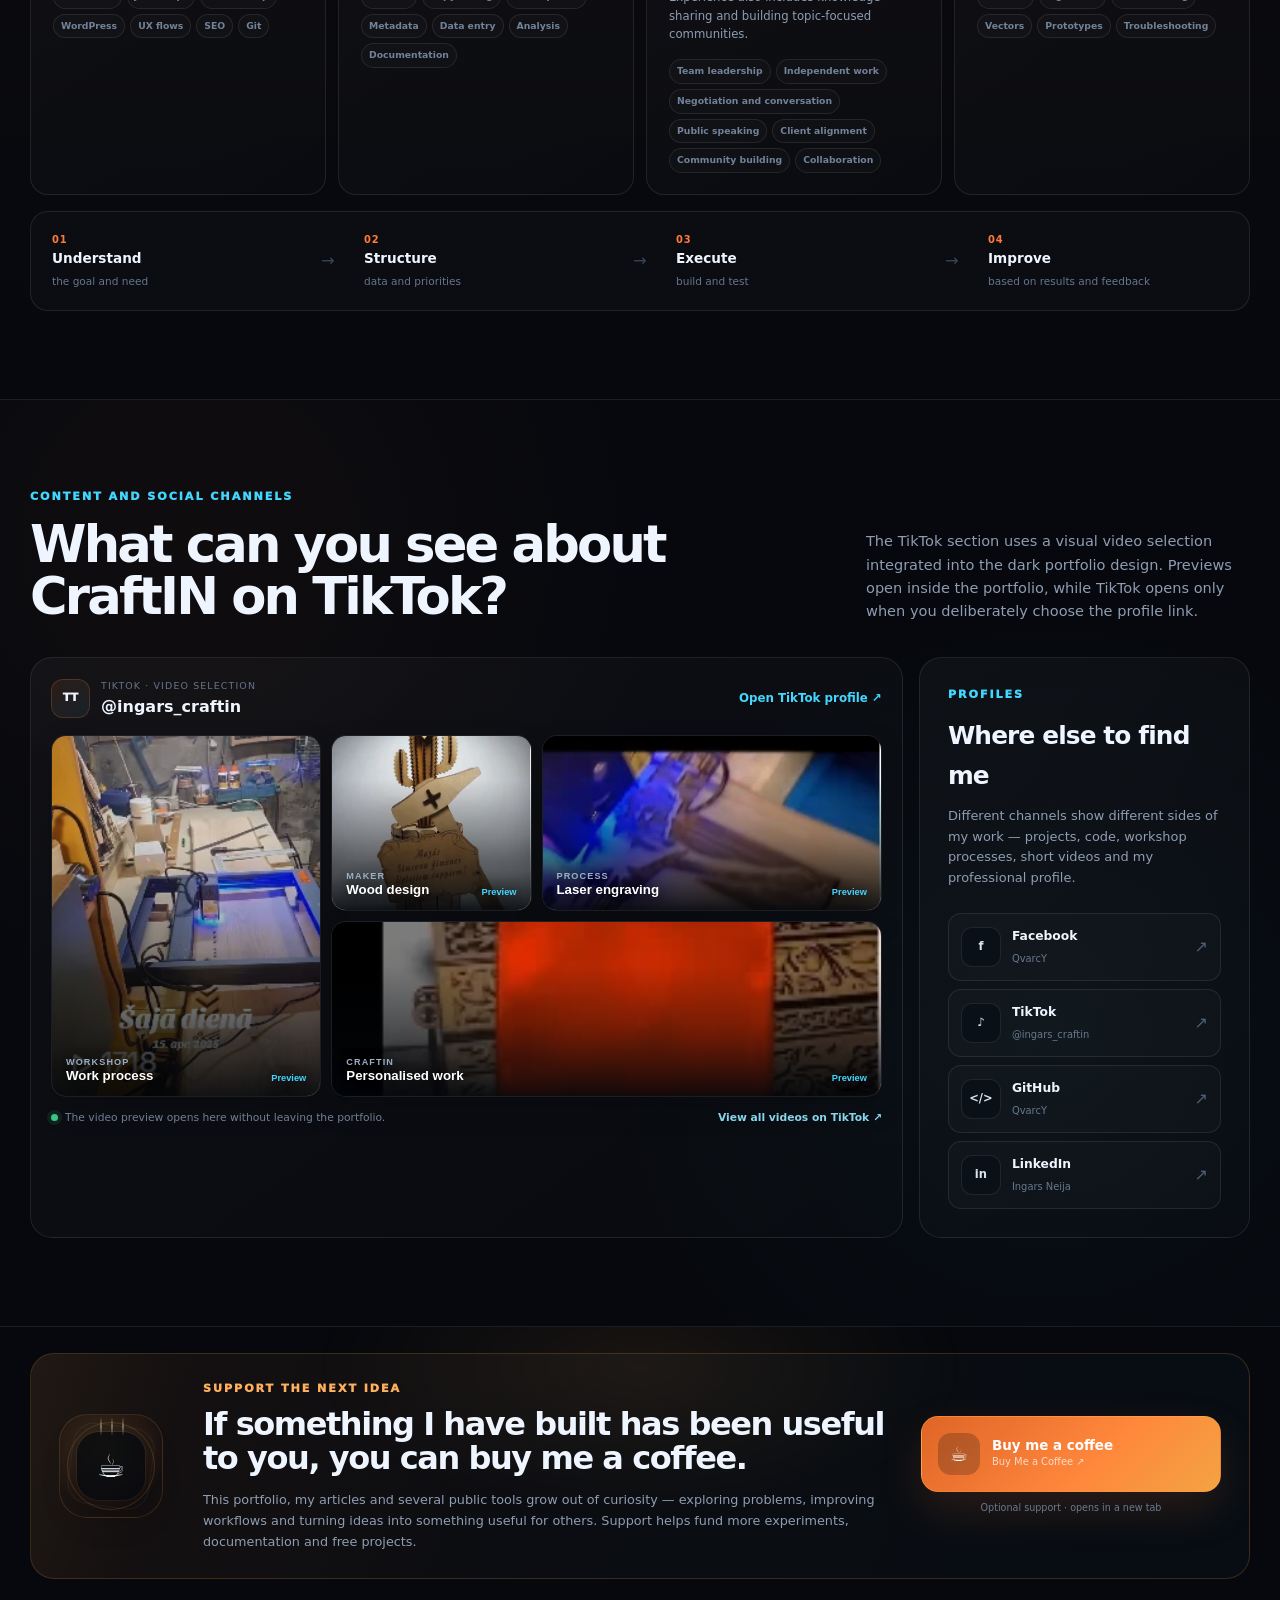
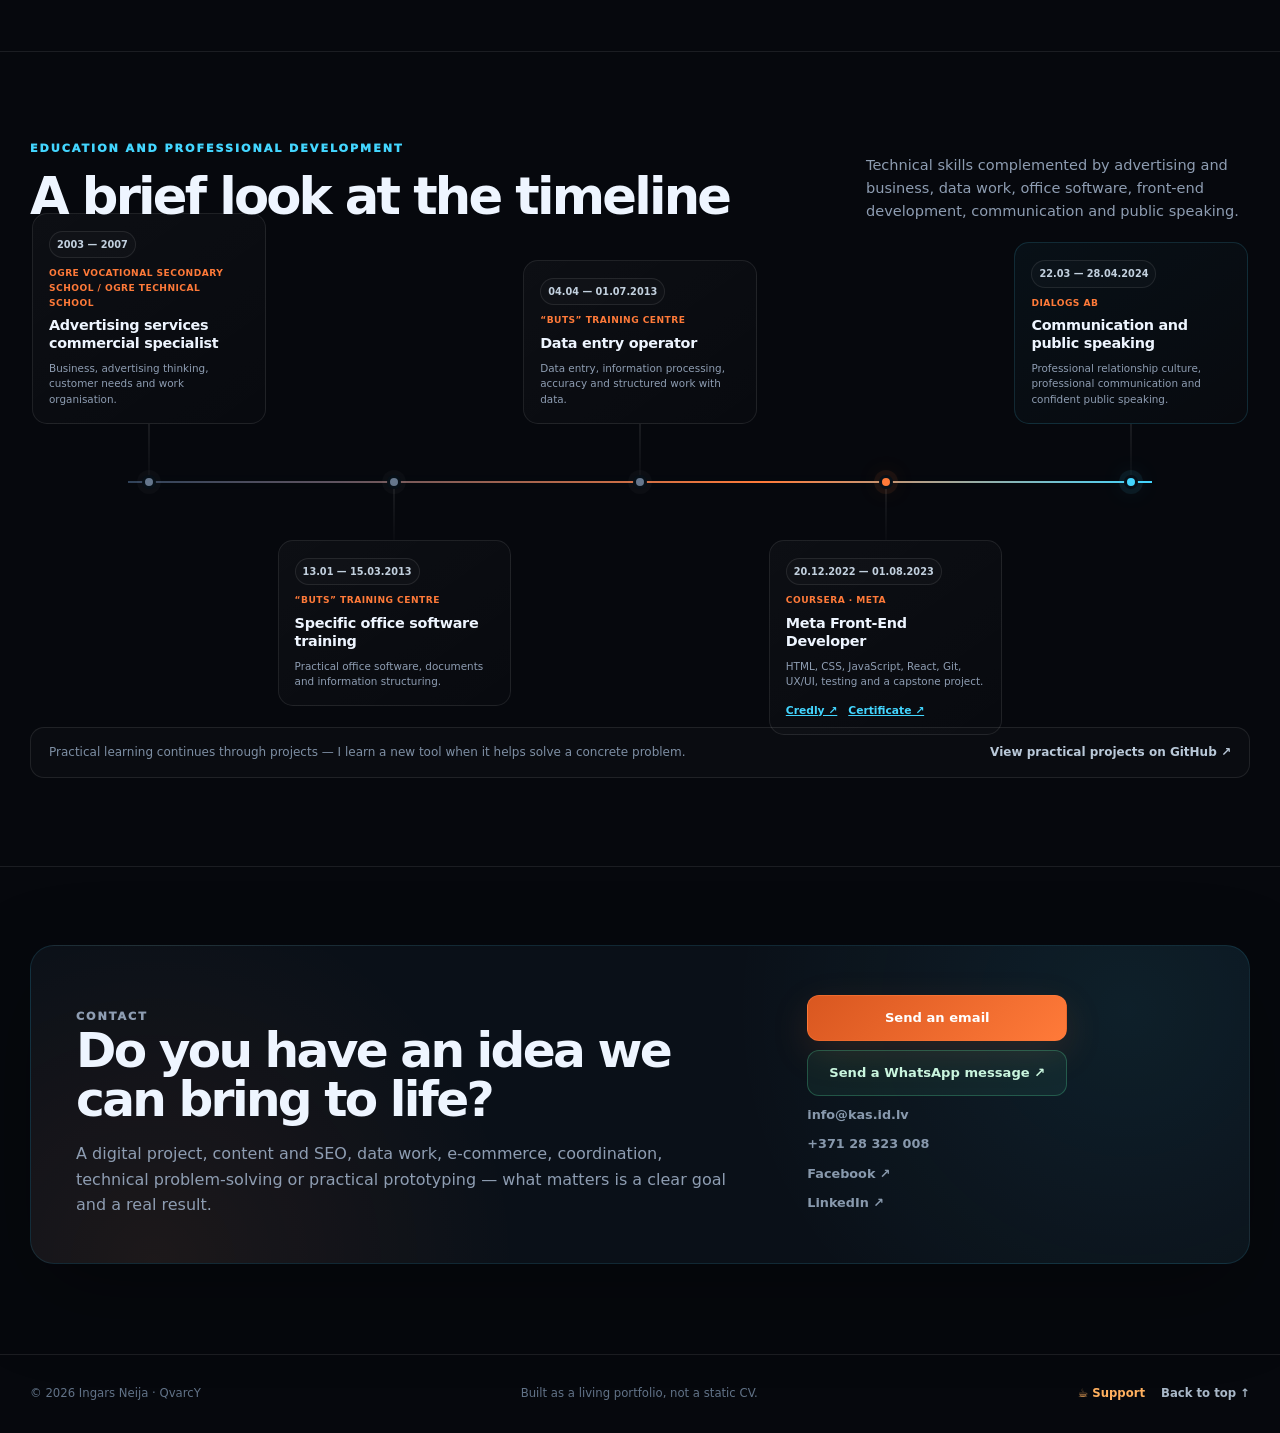
==== commit 0d5db9e9: "feat: highlight latest upstream contribution" ====
--- a/en/index.html
+++ b/en/index.html
@@ -467,7 +467,7 @@
 </script>
 <script>document.documentElement.classList.add('js');</script>
 <link href="../assets/css/portfolio.css?v=20261002-v16" rel="stylesheet"/>
-<script defer="" src="../assets/js/portfolio.js?v=20261002-v16"></script>
+<script defer="" src="../assets/js/portfolio.js?v=20261007-v17"></script>
 </head>
 <body>
 <div aria-hidden="true" class="top-anchor" id="top"></div>
@@ -680,16 +680,22 @@
 </div>
 <p>Merged fixes and features contributed to open-source projects owned by others.</p>
 </div>
-<article class="repo-card repo-impact glow-card reveal">
-<div class="impact-copy"><div class="project-kicker"><span class="repo-badge">External contribution</span><span>VibeAudio · JavaScript · Windows</span></div><h4>Two fixes that shipped upstream</h4><p>Two real Windows defects were identified and fixed in VibeAudio. Both PRs were maintainer-reviewed and merged, the full suite reached 52/52, and the fixes shipped in <strong>v0.8.1</strong> with QvarcY credited in the release notes.</p><div class="impact-stats"><span><b>2</b><small>merged PRs</small></span><span><b>52/52</b><small>tests</small></span><span><b>v0.8.1</b><small>shipped</small></span></div><p class="impact-note">The maintainer noted that the project had not previously been run on Windows and that one of the bugs was structurally invisible to CI.</p></div>
-<div class="impact-links"><a class="text-link" href="https://github.com/kiril6/vibeaudio/pull/10" rel="external noopener noreferrer" target="_blank">PR #10 ↗</a><a class="text-link" href="https://github.com/kiril6/vibeaudio/pull/11" rel="external noopener noreferrer" target="_blank">PR #11 ↗</a><a class="text-link" href="https://github.com/kiril6/vibeaudio/releases/tag/v0.8.1" rel="external noopener noreferrer" target="_blank">Release v0.8.1 ↗</a></div>
+<article class="repo-card repo-impact glow-card reveal" data-latest-contribution>
+<div class="impact-copy">
+<div class="project-kicker"><span class="repo-badge">Latest upstream</span><span data-latest-meta>GitHub · loading…</span></div>
+<h4 data-latest-title>Loading the latest merged contribution…</h4>
+<p>The latest merged contribution to another open-source project is highlighted here automatically.</p>
+<div class="impact-stats"><span><b data-latest-repo>—</b><small>repo</small></span><span><b data-latest-pr>—</b><small>PR</small></span><span><b data-latest-date>—</b><small>merged</small></span></div>
+<p class="impact-note">When a new upstream contribution is merged, this card automatically switches to it while earlier contributions remain in the list below.</p>
+</div>
+<div class="impact-links"><a class="text-link" data-latest-link href="#" rel="external noopener noreferrer" target="_blank" hidden>View PR ↗</a></div>
 </article>
 <article class="repo-card repo-contributions glow-card reveal">
 <div class="contribution-head">
 <div>
 <div class="project-kicker"><span class="repo-badge">Merged PR</span><span>GitHub · external projects</span></div>
 <h4>Merged contributions</h4>
-<p><strong class="contribution-count" data-contribution-count>—</strong> merged PRs total · showing the 5 latest.</p>
+<p><strong class="contribution-count" data-contribution-count>—</strong> merged PRs total · latest highlighted above, showing up to 5 more below.</p>
 </div>
 <a class="text-link contribution-all-link" href="https://github.com/search?q=is%3Apr+author%3AQvarcY+is%3Amerged+-user%3AQvarcY&amp;type=pullrequests" rel="external noopener noreferrer" target="_blank">View on GitHub ↗</a>
 </div>
@@ -702,6 +708,9 @@
   data-pr-label="PR"
   data-merged-label="Merged"
   data-error-label="Could not load contribution history."
+  data-empty-label="No other merged contributions yet."
+  data-latest-empty-label="No merged upstream contributions yet."
+  data-latest-error-label="Could not load the latest contribution."
 >
 <p class="contribution-loading">Loading contributions…</p>
 </div>
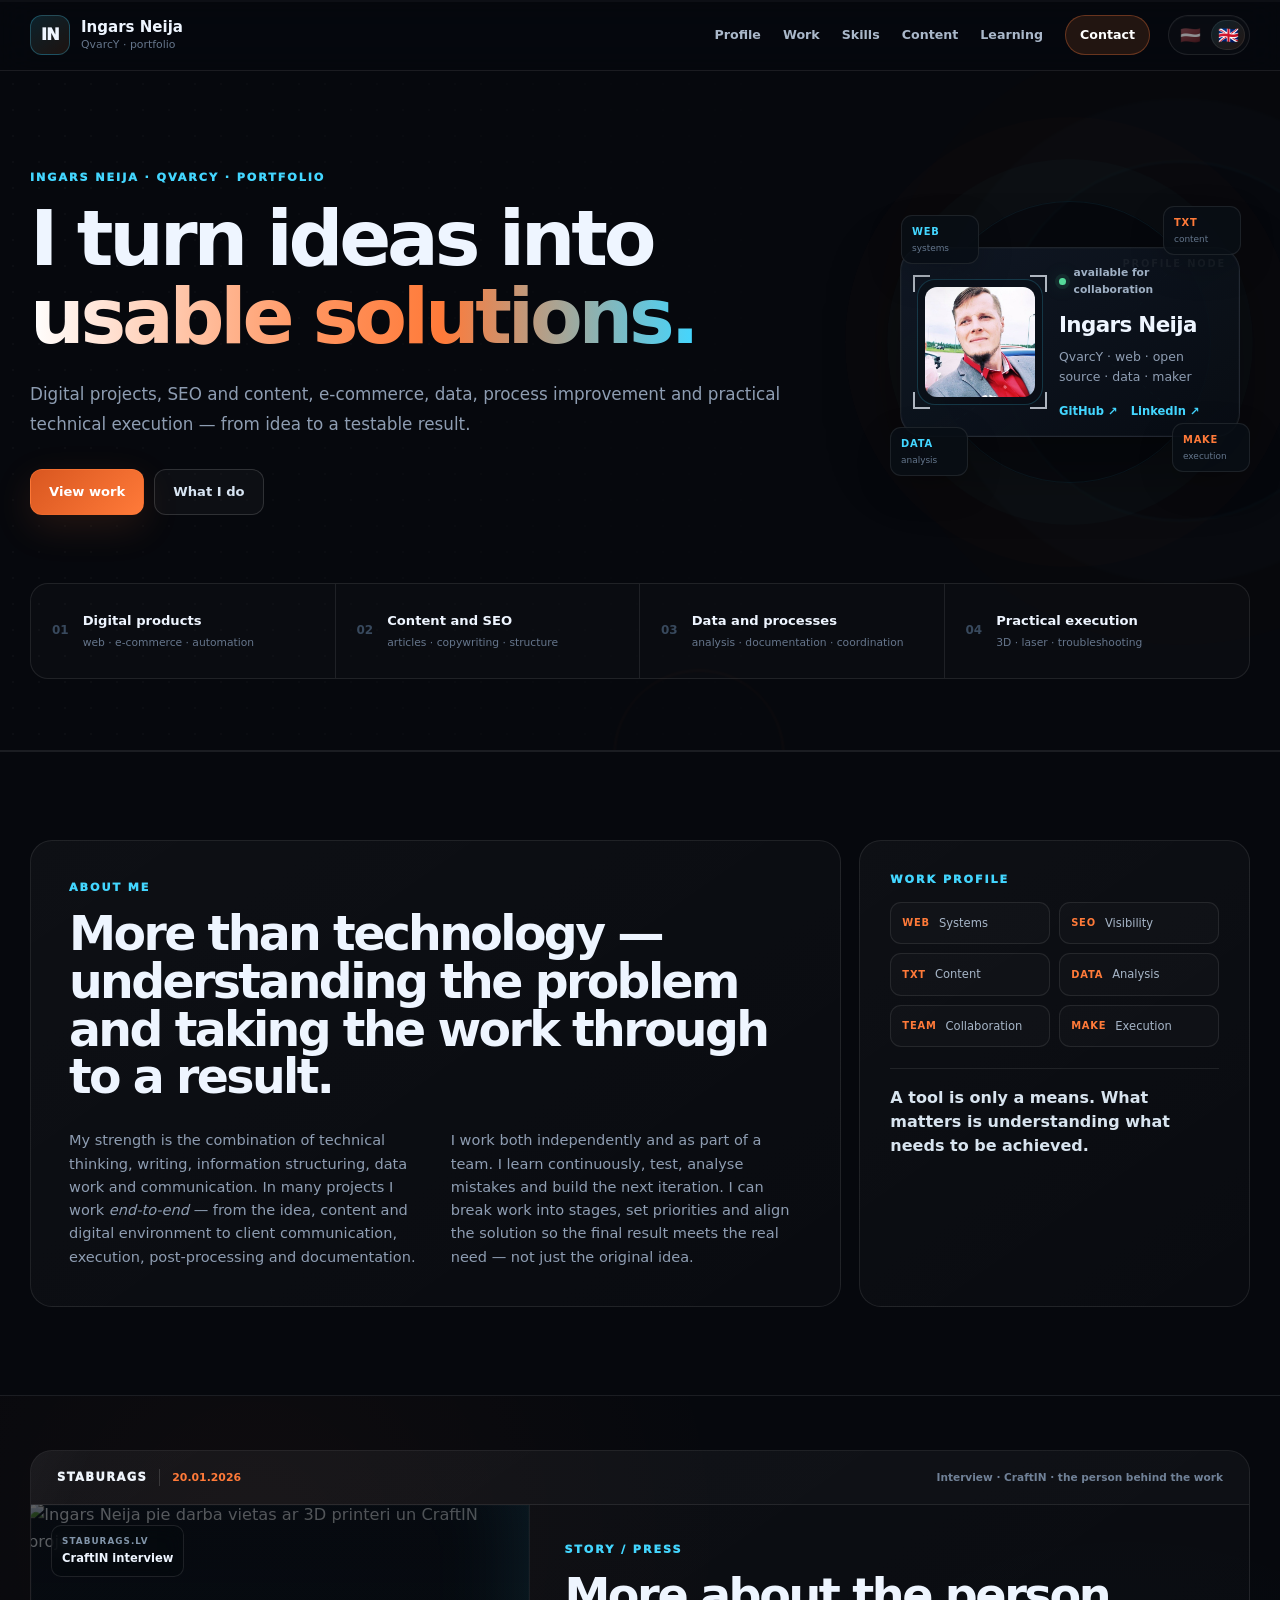
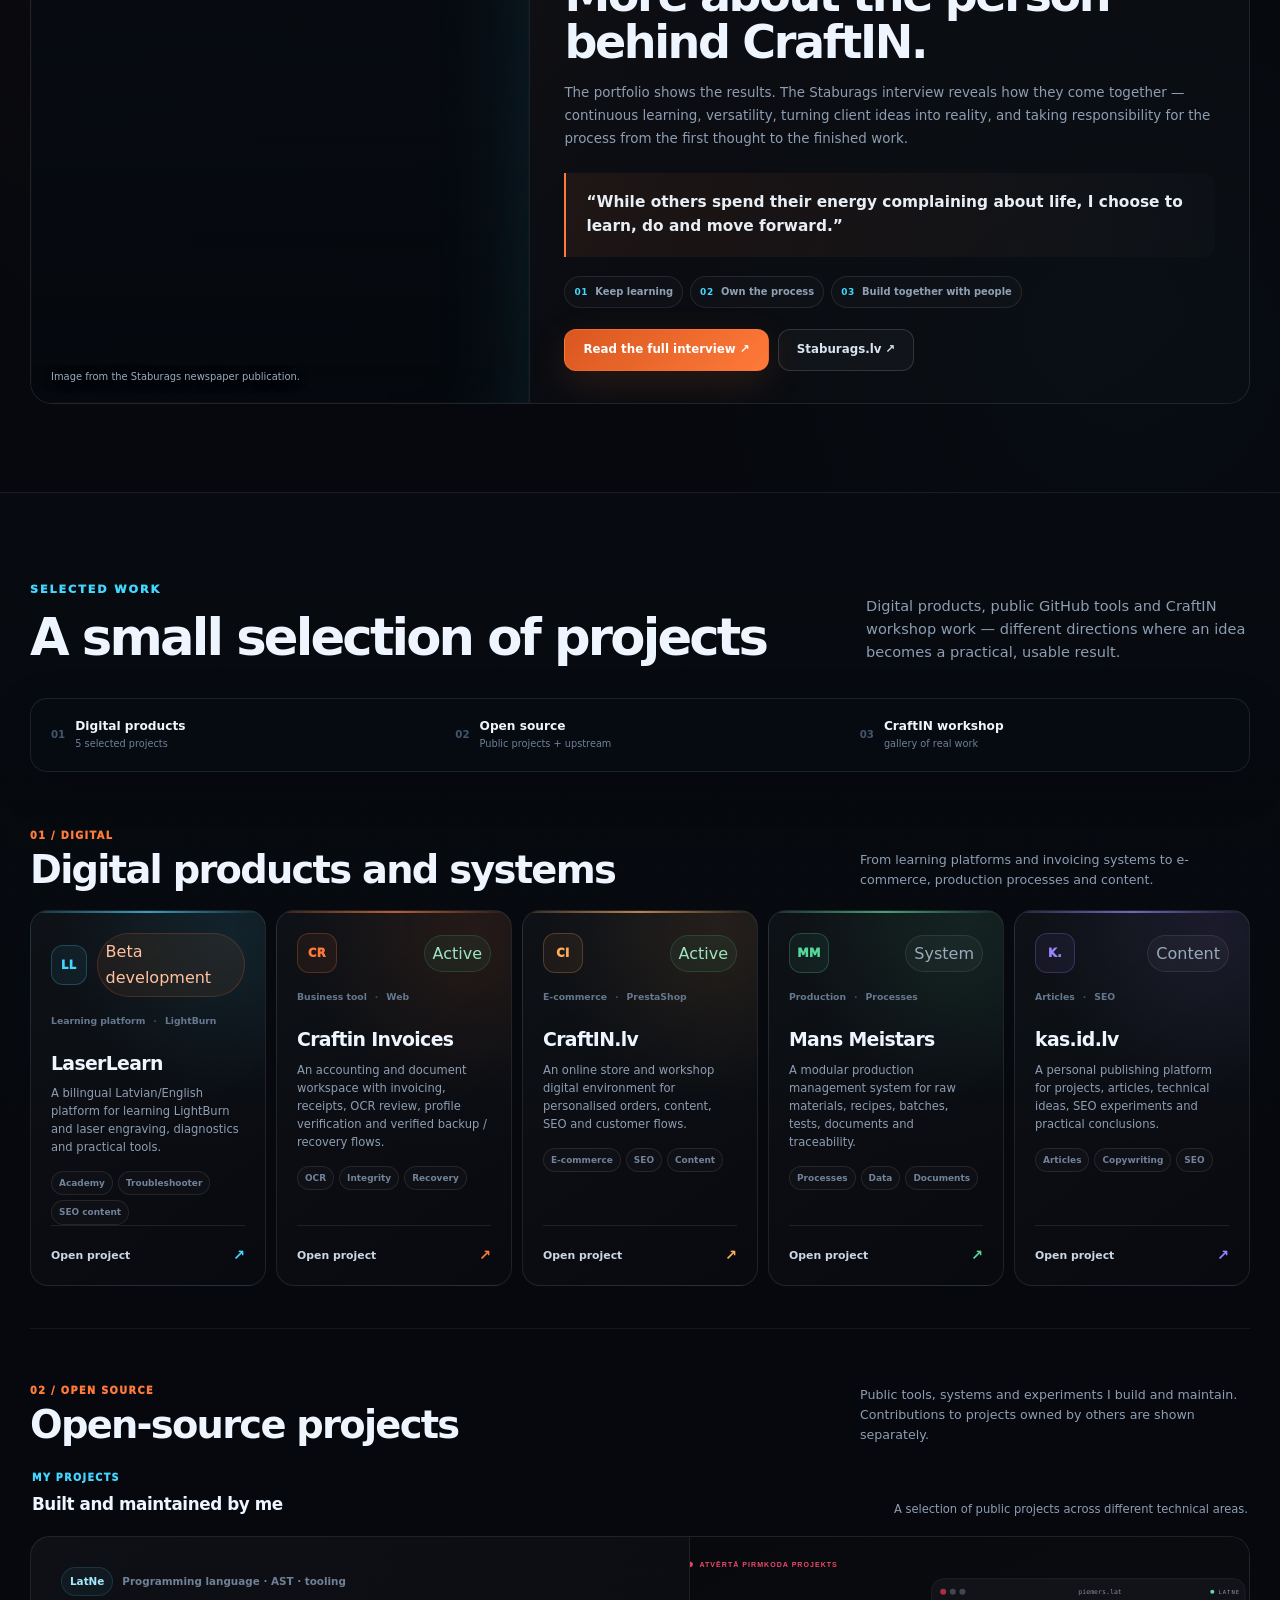
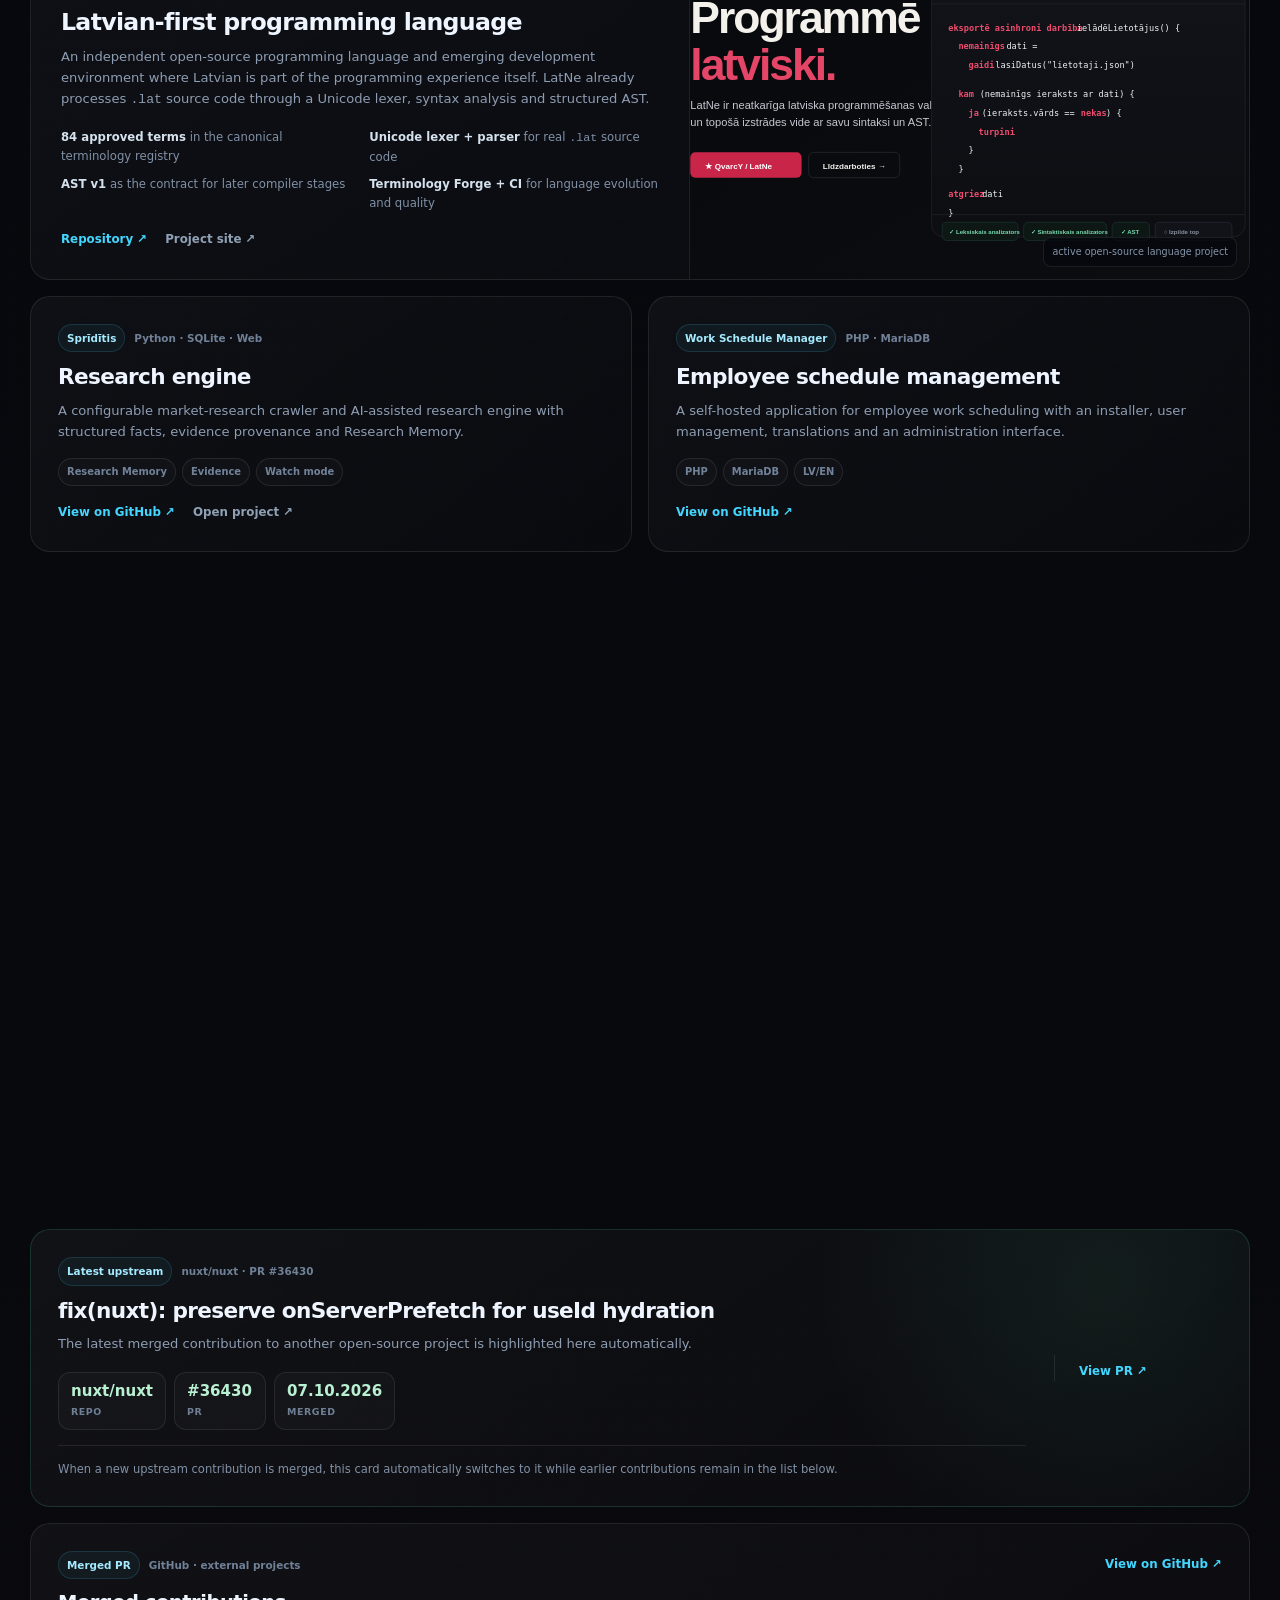
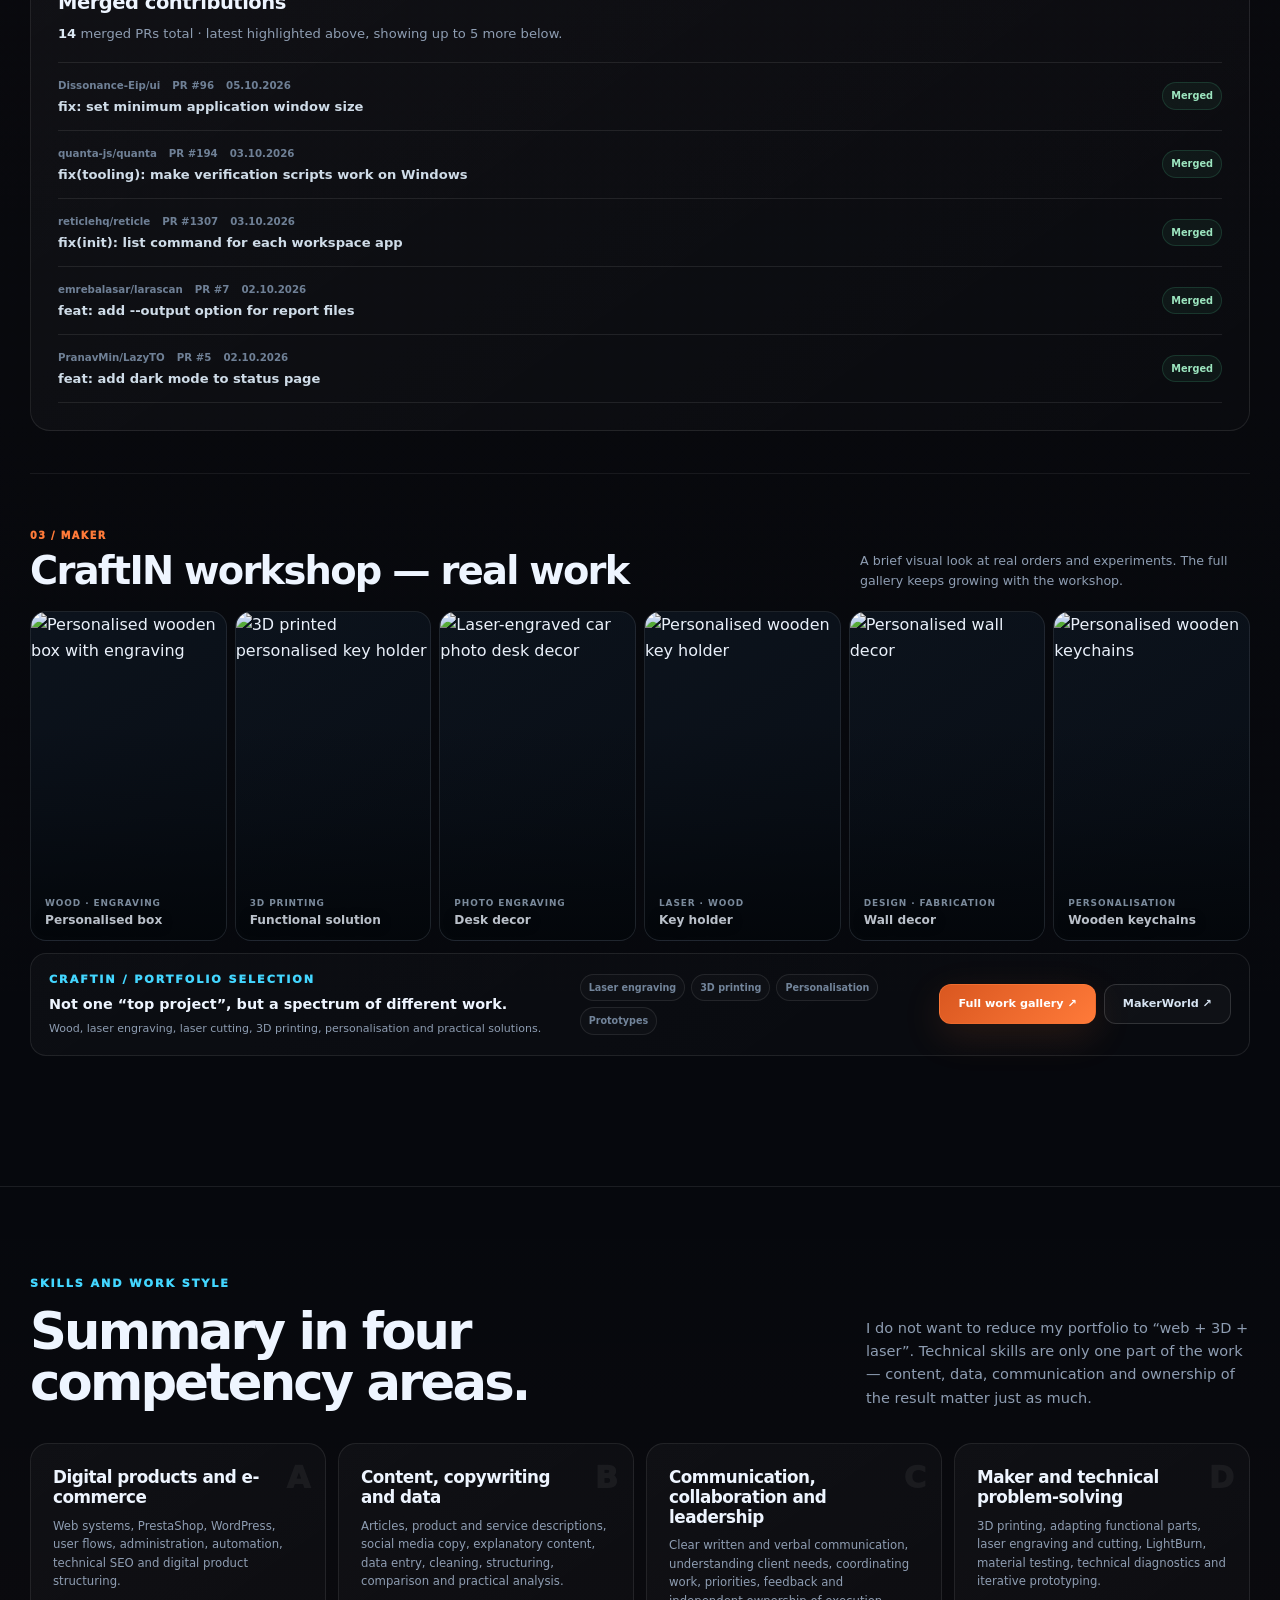
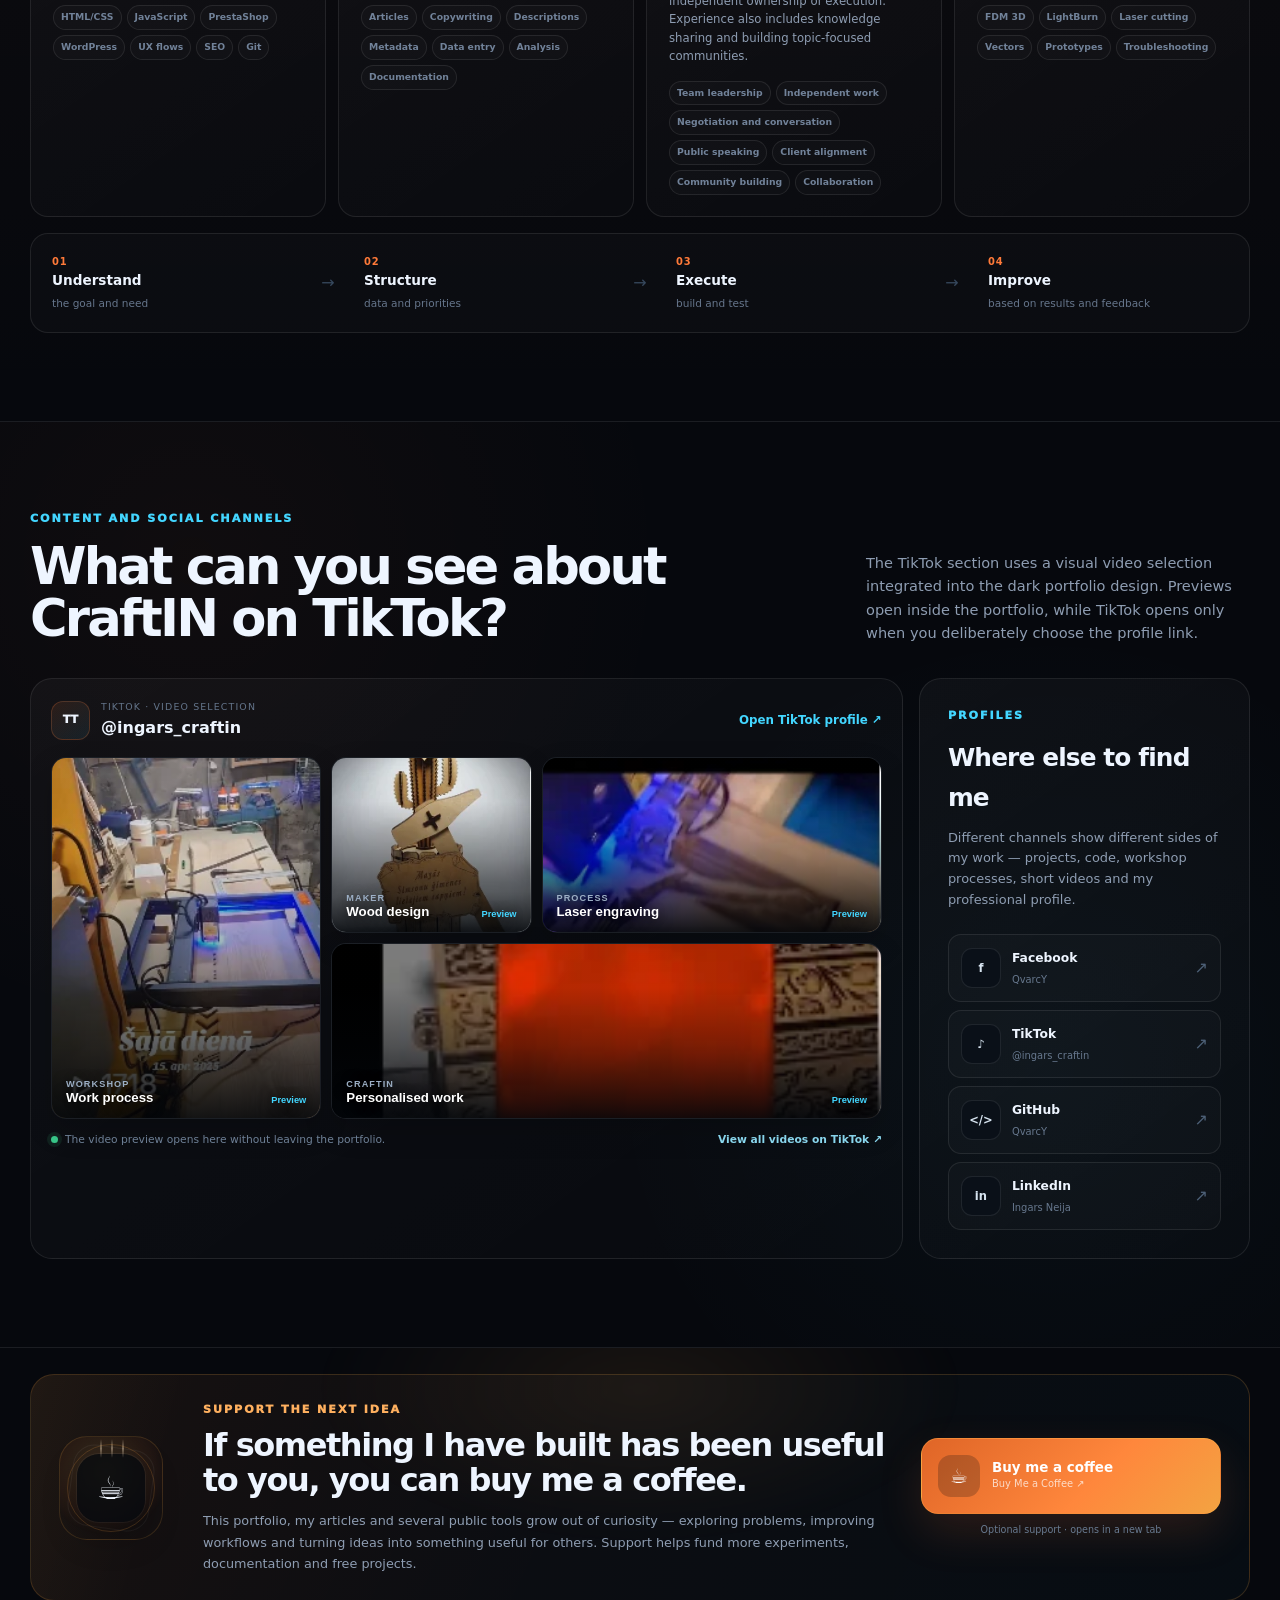
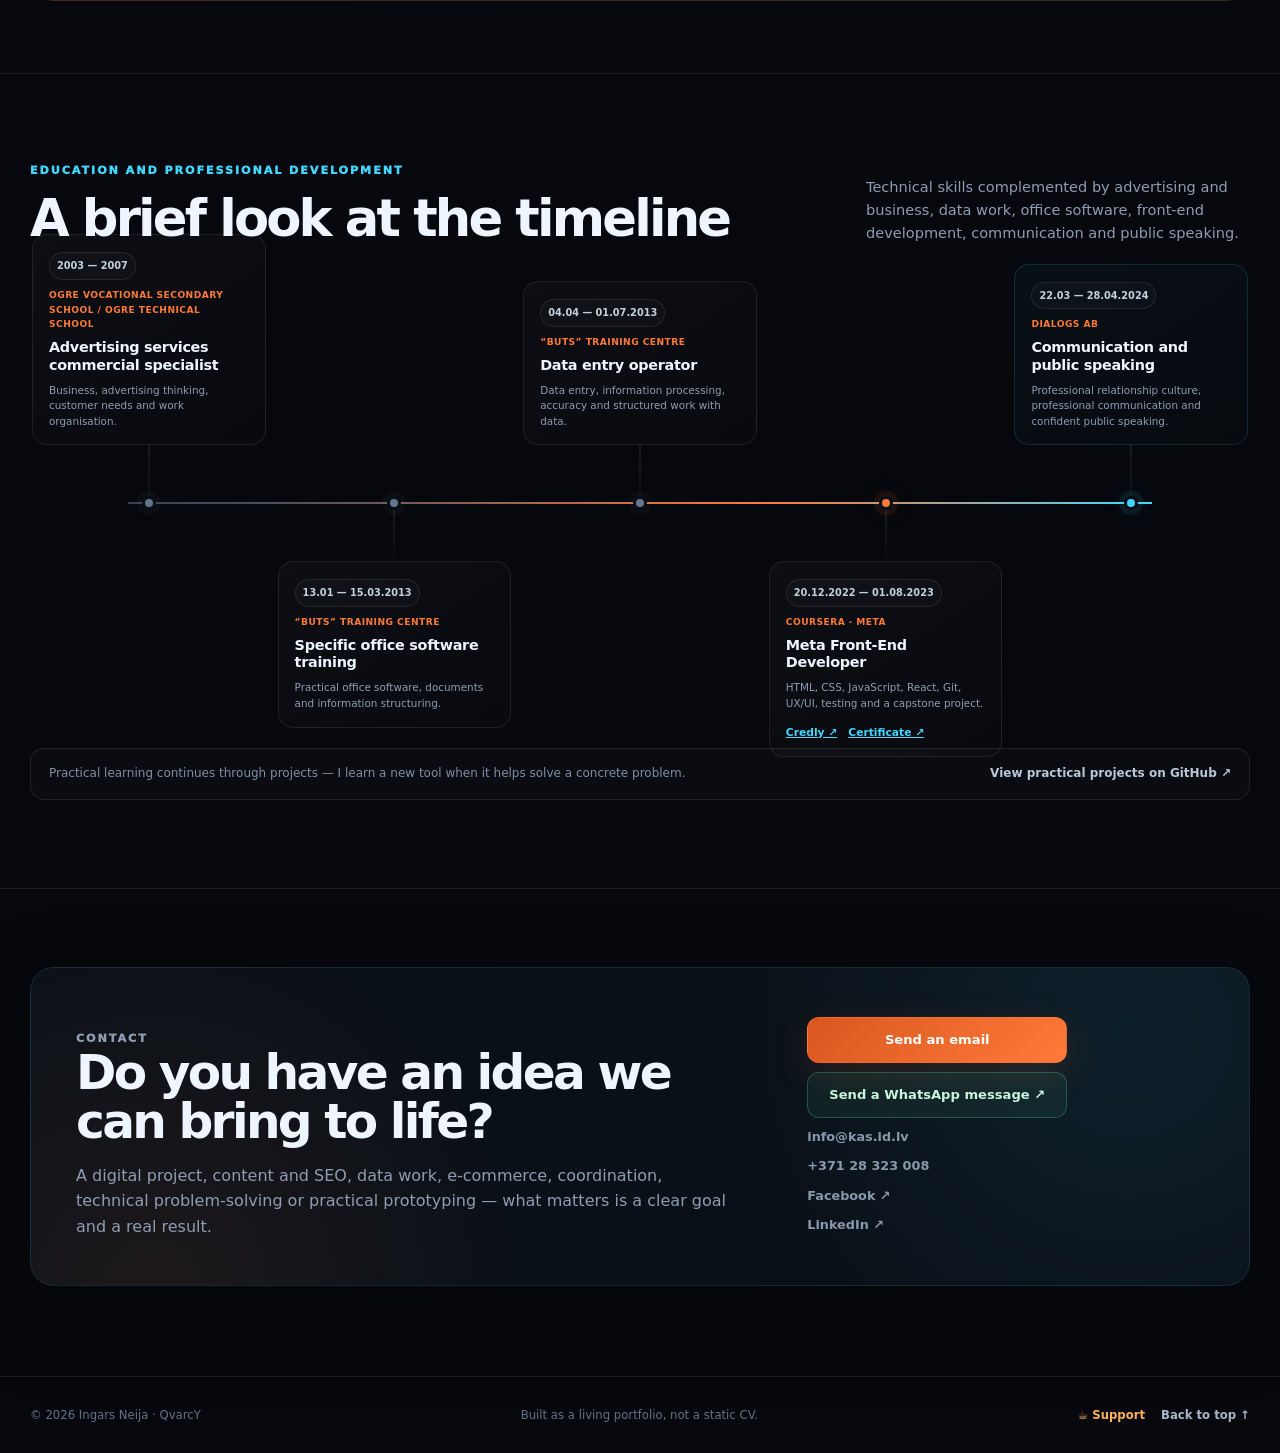
==== commit bce45c14: "feat: feature LatNe in portfolio" ====
--- a/en/index.html
+++ b/en/index.html
@@ -659,10 +659,10 @@
 <p>A selection of public projects across different technical areas.</p>
 </div>
 <article class="repo-card repo-featured glow-card reveal">
-<div class="repo-copy"><div class="project-kicker"><span class="repo-badge">Research engine</span><span>Python · SQLite · Web</span></div><h4>Sprīdītis</h4><p>A configurable market-research crawler and AI-assisted research engine. It discovers sources, extracts structured facts, preserves evidence provenance and uses Research Memory to make later research runs more selective.</p><ul class="repo-points"><li><b>Research Memory</b> and decision trace</li><li><b>Evidence provenance</b> at field level</li><li><b>Change detection</b> and watch mode</li><li><b>Async crawler</b> with adaptive politeness</li></ul><div class="repo-actions"><a class="text-link" href="https://github.com/QvarcY/spriditis" rel="external noopener noreferrer" target="_blank">Repository ↗</a><a class="subtle-link" href="https://spriditis.craftin.lv/" rel="external noopener noreferrer" target="_blank">Open Sprīdītis ↗</a></div></div>
-<a class="repo-image" href="https://github.com/QvarcY/spriditis" rel="external noopener noreferrer" target="_blank"><img alt="Sprīdītis research engine project visual" decoding="async" loading="lazy" src="https://raw.githubusercontent.com/QvarcY/spriditis/main/assets/spriditis-banner.png"/><span>public open-source project</span></a>
-</article>
-<article class="repo-card glow-card reveal"><div class="project-kicker"><span class="repo-badge">LatNe</span><span>Language · tooling · web</span></div><h4>Latvian programming language</h4><p>An independent programming-language experiment with Latvian syntax, its own terminology and tools for evolving the language.</p><ul class="chip-list"><li>Language design</li><li>LV syntax</li><li>Tooling</li></ul><a class="text-link" href="https://github.com/QvarcY/LatNe" rel="external noopener noreferrer" target="_blank">View on GitHub ↗</a></article>
+<div class="repo-copy"><div class="project-kicker"><span class="repo-badge">LatNe</span><span>Programming language · AST · tooling</span></div><h4>Latvian-first programming language</h4><p>An independent open-source programming language and emerging development environment where Latvian is part of the programming experience itself. LatNe already processes <code>.lat</code> source code through a Unicode lexer, syntax analysis and structured AST.</p><ul class="repo-points"><li><b>84 approved terms</b> in the canonical terminology registry</li><li><b>Unicode lexer + parser</b> for real <code>.lat</code> source code</li><li><b>AST v1</b> as the contract for later compiler stages</li><li><b>Terminology Forge + CI</b> for language evolution and quality</li></ul><div class="repo-actions"><a class="text-link" href="https://github.com/QvarcY/LatNe" rel="external noopener noreferrer" target="_blank">Repository ↗</a><a class="subtle-link" href="https://qvarcy.github.io/LatNe/" rel="external noopener noreferrer" target="_blank">Project site ↗</a></div></div>
+<a class="repo-image" href="https://qvarcy.github.io/LatNe/" rel="external noopener noreferrer" target="_blank"><img alt="LatNe Latvian-first programming language project visual" decoding="async" loading="lazy" src="../assets/images/latne-featured.svg"/><span>active open-source language project</span></a>
+</article>
+<article class="repo-card glow-card reveal"><div class="project-kicker"><span class="repo-badge">Sprīdītis</span><span>Python · SQLite · Web</span></div><h4>Research engine</h4><p>A configurable market-research crawler and AI-assisted research engine with structured facts, evidence provenance and Research Memory.</p><ul class="chip-list"><li>Research Memory</li><li>Evidence</li><li>Watch mode</li></ul><div class="repo-actions"><a class="text-link" href="https://github.com/QvarcY/spriditis" rel="external noopener noreferrer" target="_blank">View on GitHub ↗</a><a class="subtle-link" href="https://spriditis.craftin.lv/" rel="external noopener noreferrer" target="_blank">Open project ↗</a></div></article>
 
 <article class="repo-card glow-card reveal"><div class="project-kicker"><span class="repo-badge">Work Schedule Manager</span><span>PHP · MariaDB</span></div><h4>Employee schedule management</h4><p>A self-hosted application for employee work scheduling with an installer, user management, translations and an administration interface.</p><ul class="chip-list"><li>PHP</li><li>MariaDB</li><li>LV/EN</li></ul><a class="text-link" href="https://github.com/QvarcY/work-schedule-manager" rel="external noopener noreferrer" target="_blank">View on GitHub ↗</a></article>
 
